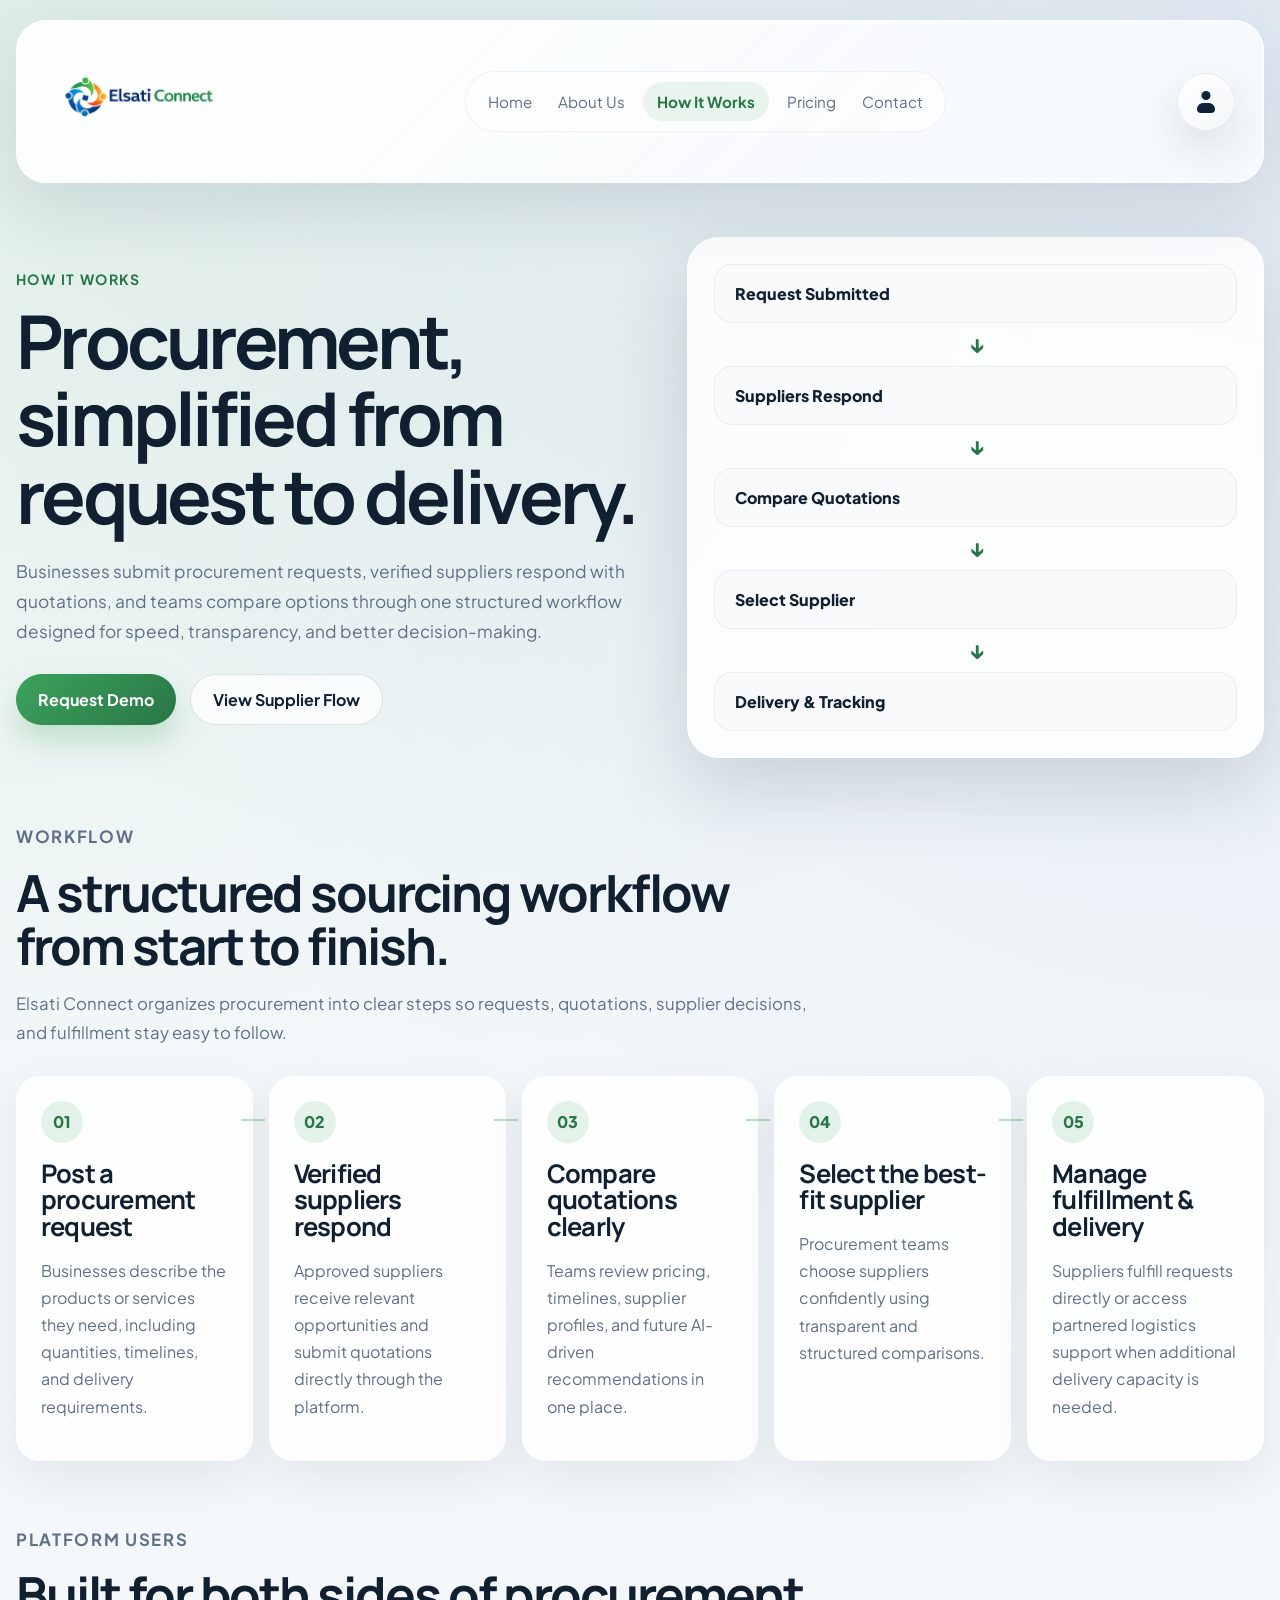
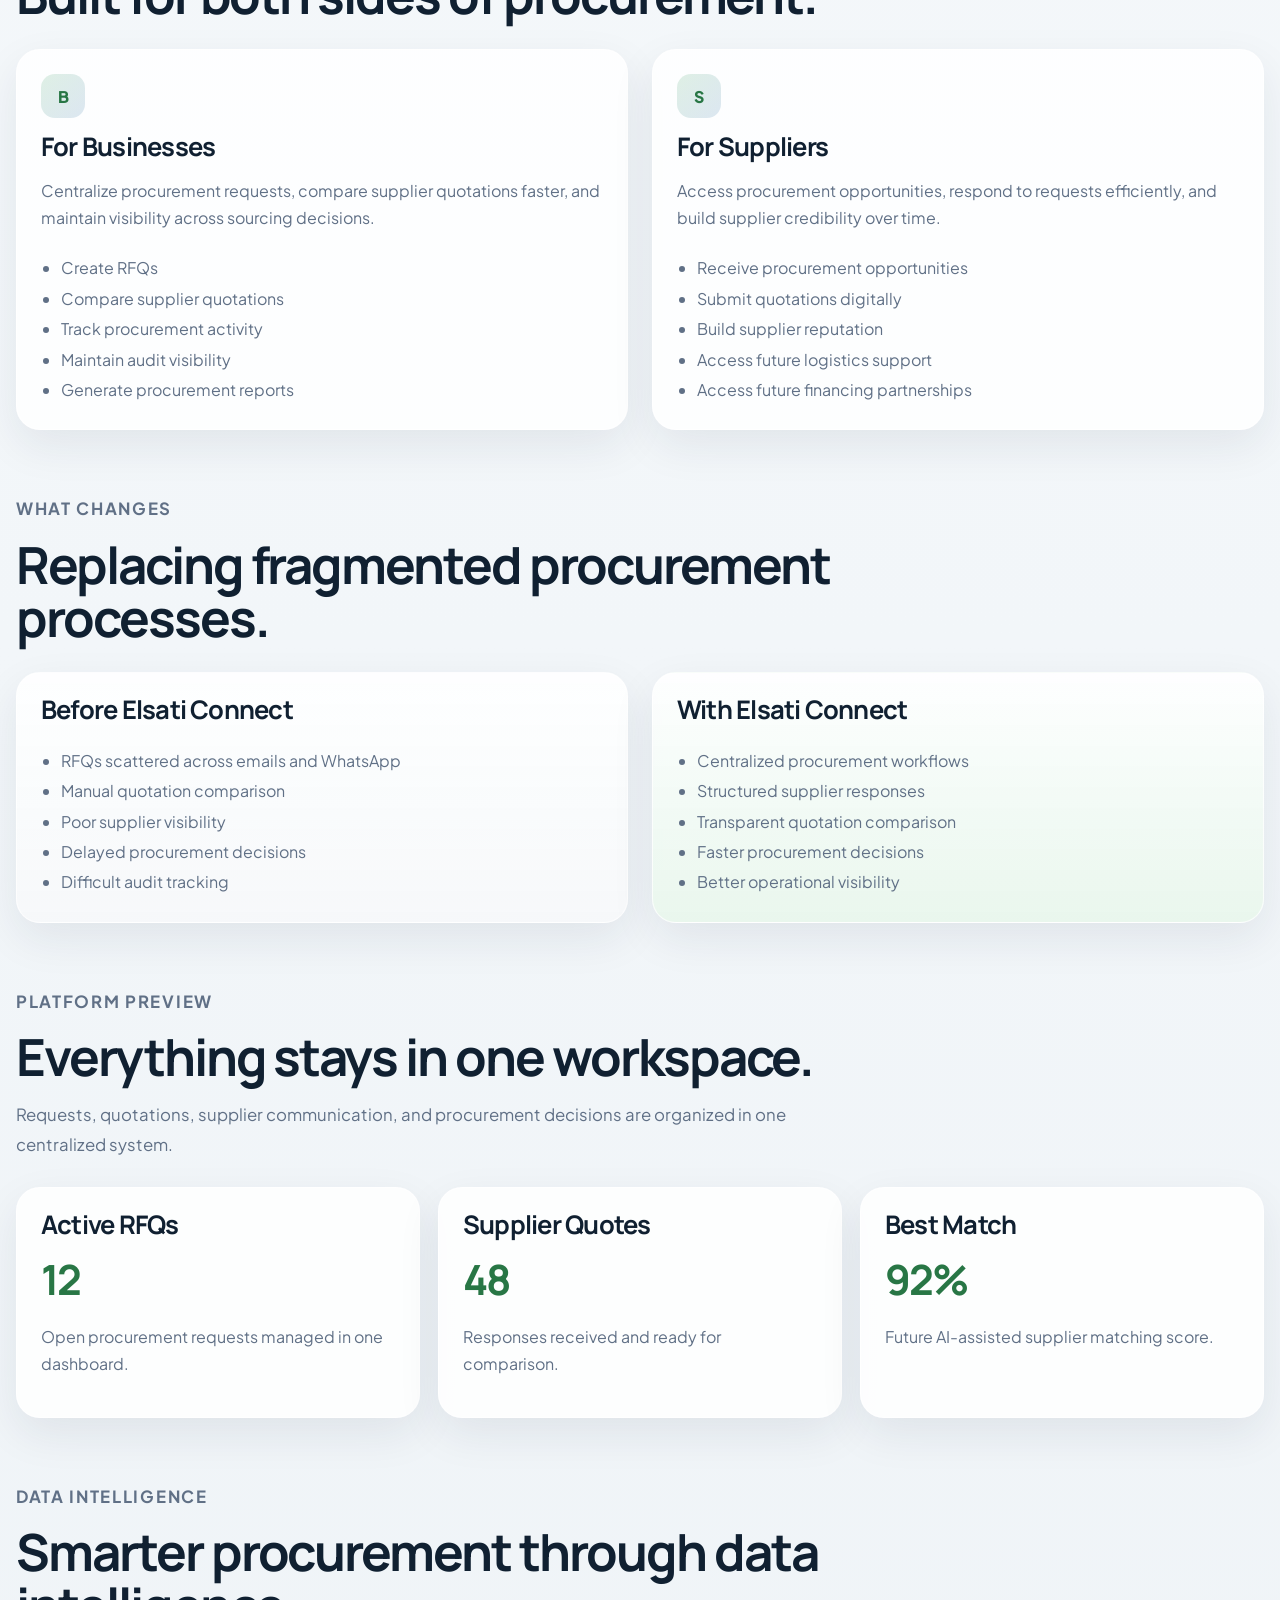
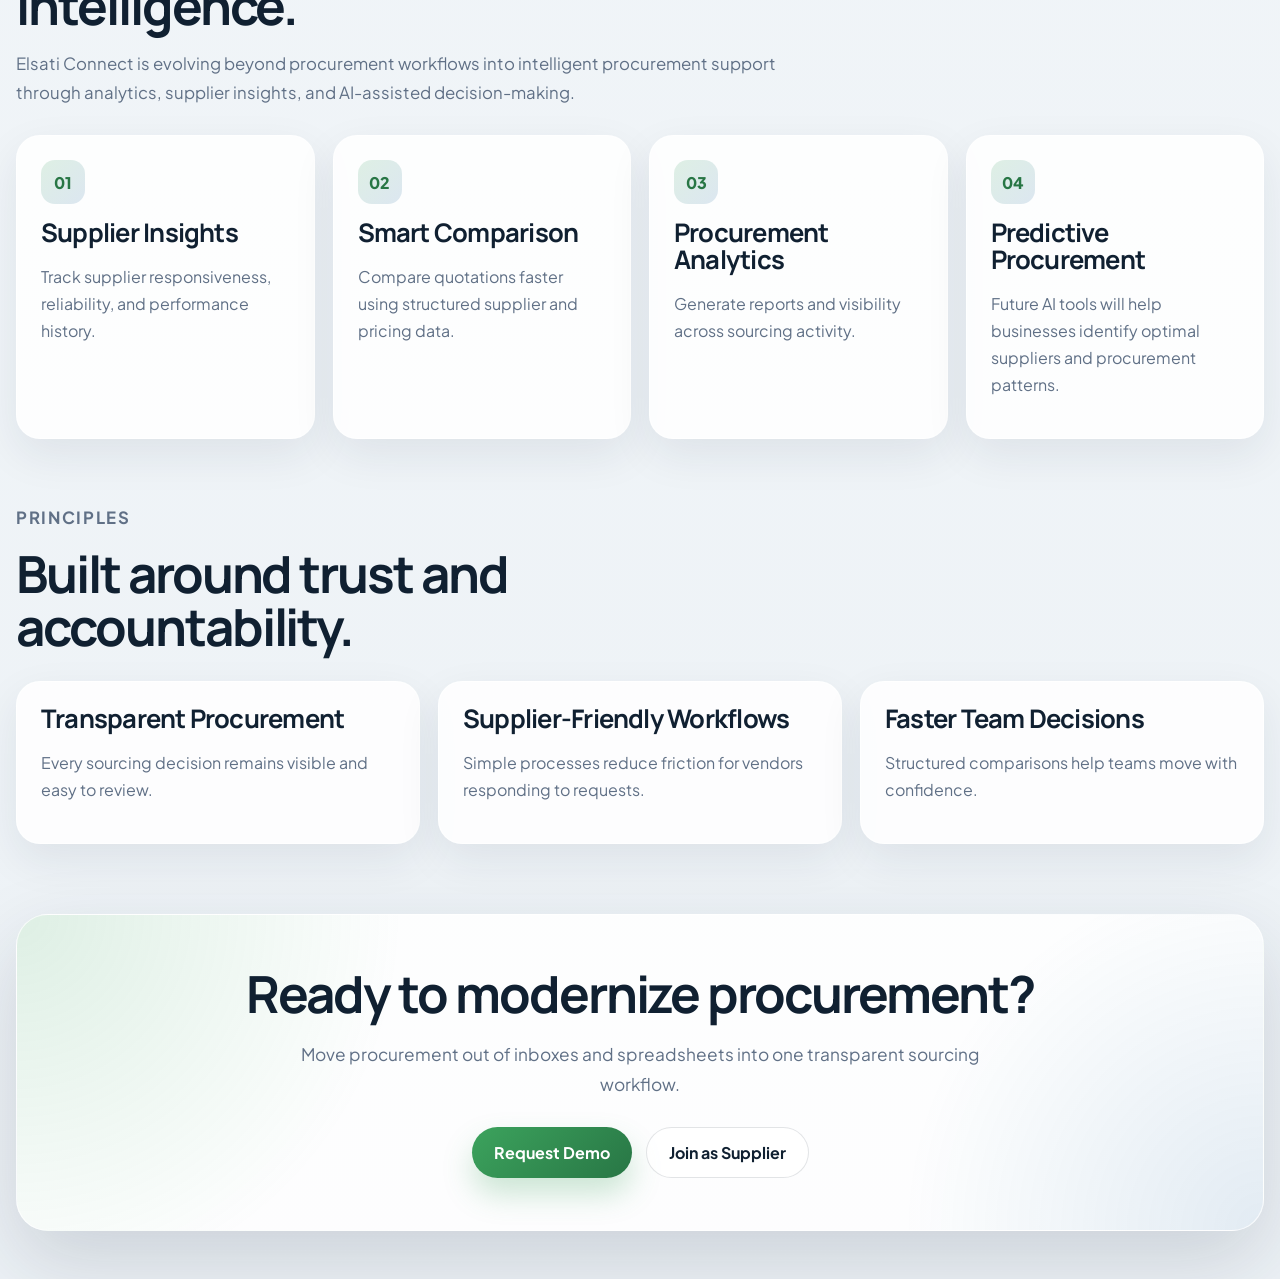
==== how-it-works.html @ 732a5ab2 "Add files via upload" ====
<!DOCTYPE html>
<html lang="en">
<head>
  <meta charset="UTF-8" />
  <meta name="viewport" content="width=device-width, initial-scale=1.0" />

  <title>How It Works | Elsati Connect</title>

  <meta
    name="description"
    content="See how Elsati Connect simplifies procurement through supplier verification, quotation workflows, procurement intelligence, and digital sourcing tools."
  />

  <link rel="preconnect" href="https://fonts.googleapis.com" />
  <link rel="preconnect" href="https://fonts.gstatic.com" crossorigin />

  <link
    href="https://fonts.googleapis.com/css2?family=Manrope:wght@400;500;600;700;800&family=Plus+Jakarta+Sans:wght@400;500;600;700&display=swap"
    rel="stylesheet"
  />

  <link rel="stylesheet" href="styles.css" />
</head>

<body>
  <div class="site-shell">

    <!-- NAVBAR -->
    <header class="topbar">
      <a class="brand brand-image" href="index.html" aria-label="Elsati Connect home">
        <img src="elsati.png" alt="Elsati Connect logo" />
      </a>

      <nav class="nav">
        <a href="index.html">Home</a>
        <a href="about.html">About Us</a>
        <a class="active" href="how-it-works.html">How It Works</a>
        <a href="pricing.html">Pricing</a>
        <a href="contact.html">Contact</a>
      </nav>

      <div class="topbar-actions topbar-actions-compact">
        <a class="login-icon-link" href="signin.html" aria-label="Log in">
          <span class="login-icon"></span>
        </a>
      </div>
    </header>

    <!-- MAIN -->
    <main>

      <!-- HERO -->
      <section class="how-hero reveal">

        <div class="how-hero-copy">
          <p class="eyebrow">How It Works</p>

          <h1>
            Procurement, simplified from request to delivery.
          </h1>

          <p>
            Businesses submit procurement requests, verified suppliers respond
            with quotations, and teams compare options through one structured
            workflow designed for speed, transparency, and better decision-making.
          </p>

          <div class="hero-actions">
            <a href="contact.html" class="button button-primary">
              Request Demo
            </a>

            <a href="#supplier-flow" class="button button-secondary">
              View Supplier Flow
            </a>
          </div>
        </div>

        <div class="how-workflow-visual">

          <div class="workflow-mini-step">
            Request Submitted
          </div>

          <div class="workflow-arrow">↓</div>

          <div class="workflow-mini-step">
            Suppliers Respond
          </div>

          <div class="workflow-arrow">↓</div>

          <div class="workflow-mini-step">
            Compare Quotations
          </div>

          <div class="workflow-arrow">↓</div>

          <div class="workflow-mini-step">
            Select Supplier
          </div>

          <div class="workflow-arrow">↓</div>

          <div class="workflow-mini-step">
            Delivery & Tracking
          </div>

        </div>

      </section>

      <!-- MAIN PROCESS -->
      <section class="how-section reveal">

        <div class="how-section-head">
          <p class="eyebrow">Workflow</p>

          <h2>
            A structured sourcing workflow from start to finish.
          </h2>

          <p>
            Elsati Connect organizes procurement into clear steps so requests,
            quotations, supplier decisions, and fulfillment stay easy to follow.
          </p>
        </div>

        <div class="how-process-grid">

          <article class="how-process-card">
            <span class="how-step-number">01</span>

            <h3>Post a procurement request</h3>

            <p>
              Businesses describe the products or services they need,
              including quantities, timelines, and delivery requirements.
            </p>
          </article>

          <article class="how-process-card">
            <span class="how-step-number">02</span>

            <h3>Verified suppliers respond</h3>

            <p>
              Approved suppliers receive relevant opportunities and submit
              quotations directly through the platform.
            </p>
          </article>

          <article class="how-process-card">
            <span class="how-step-number">03</span>

            <h3>Compare quotations clearly</h3>

            <p>
              Teams review pricing, timelines, supplier profiles, and future
              AI-driven recommendations in one place.
            </p>
          </article>

          <article class="how-process-card">
            <span class="how-step-number">04</span>

            <h3>Select the best-fit supplier</h3>

            <p>
              Procurement teams choose suppliers confidently using transparent
              and structured comparisons.
            </p>
          </article>

          <article class="how-process-card">
            <span class="how-step-number">05</span>

            <h3>Manage fulfillment & delivery</h3>

            <p>
              Suppliers fulfill requests directly or access partnered logistics
              support when additional delivery capacity is needed.
            </p>
          </article>

        </div>

      </section>

      <!-- BUSINESS & SUPPLIERS -->
      <section class="how-section reveal" id="supplier-flow">

        <div class="how-section-head">
          <p class="eyebrow">Platform Users</p>

          <h2>
            Built for both sides of procurement.
          </h2>
        </div>

        <div class="how-two-grid">

          <!-- BUSINESS -->
          <article class="how-side-card">

            <span class="how-icon">B</span>

            <h3>For Businesses</h3>

            <p>
              Centralize procurement requests, compare supplier quotations
              faster, and maintain visibility across sourcing decisions.
            </p>

            <ul>
              <li>Create RFQs</li>
              <li>Compare supplier quotations</li>
              <li>Track procurement activity</li>
              <li>Maintain audit visibility</li>
              <li>Generate procurement reports</li>
            </ul>

          </article>

          <!-- SUPPLIERS -->
          <article class="how-side-card">

            <span class="how-icon">S</span>

            <h3>For Suppliers</h3>

            <p>
              Access procurement opportunities, respond to requests efficiently,
              and build supplier credibility over time.
            </p>

            <ul>
              <li>Receive procurement opportunities</li>
              <li>Submit quotations digitally</li>
              <li>Build supplier reputation</li>
              <li>Access future logistics support</li>
              <li>Access future financing partnerships</li>
            </ul>

          </article>

        </div>

      </section>

      <!-- BEFORE VS AFTER -->
      <section class="how-section reveal">

        <div class="how-section-head">
          <p class="eyebrow">What Changes</p>

          <h2>
            Replacing fragmented procurement processes.
          </h2>
        </div>

        <div class="how-before-after-grid">

          <article class="how-change-card before">

            <h3>Before Elsati Connect</h3>

            <ul>
              <li>RFQs scattered across emails and WhatsApp</li>
              <li>Manual quotation comparison</li>
              <li>Poor supplier visibility</li>
              <li>Delayed procurement decisions</li>
              <li>Difficult audit tracking</li>
            </ul>

          </article>

          <article class="how-change-card after">

            <h3>With Elsati Connect</h3>

            <ul>
              <li>Centralized procurement workflows</li>
              <li>Structured supplier responses</li>
              <li>Transparent quotation comparison</li>
              <li>Faster procurement decisions</li>
              <li>Better operational visibility</li>
            </ul>

          </article>

        </div>

      </section>

      <!-- PREVIEW -->
      <section class="how-section reveal">

        <div class="how-section-head">

          <p class="eyebrow">Platform Preview</p>

          <h2>
            Everything stays in one workspace.
          </h2>

          <p>
            Requests, quotations, supplier communication, and procurement
            decisions are organized in one centralized system.
          </p>

        </div>

        <div class="how-preview-grid">

          <article class="how-preview-card">
            <h3>Active RFQs</h3>
            <strong>12</strong>
            <p>Open procurement requests managed in one dashboard.</p>
          </article>

          <article class="how-preview-card">
            <h3>Supplier Quotes</h3>
            <strong>48</strong>
            <p>Responses received and ready for comparison.</p>
          </article>

          <article class="how-preview-card">
            <h3>Best Match</h3>
            <strong>92%</strong>
            <p>Future AI-assisted supplier matching score.</p>
          </article>

        </div>

      </section>

      <!-- AI -->
      <section class="how-section reveal">

        <div class="how-section-head">

          <p class="eyebrow">Data Intelligence</p>

          <h2>
            Smarter procurement through data intelligence.
          </h2>

          <p>
            Elsati Connect is evolving beyond procurement workflows into
            intelligent procurement support through analytics, supplier
            insights, and AI-assisted decision-making.
          </p>

        </div>

        <div class="how-ai-grid">

          <article class="how-ai-card">
            <span class="how-icon">01</span>
            <h3>Supplier Insights</h3>
            <p>
              Track supplier responsiveness, reliability,
              and performance history.
            </p>
          </article>

          <article class="how-ai-card">
            <span class="how-icon">02</span>
            <h3>Smart Comparison</h3>
            <p>
              Compare quotations faster using structured
              supplier and pricing data.
            </p>
          </article>

          <article class="how-ai-card">
            <span class="how-icon">03</span>
            <h3>Procurement Analytics</h3>
            <p>
              Generate reports and visibility across
              sourcing activity.
            </p>
          </article>

          <article class="how-ai-card">
            <span class="how-icon">04</span>
            <h3>Predictive Procurement</h3>
            <p>
              Future AI tools will help businesses identify
              optimal suppliers and procurement patterns.
            </p>
          </article>

        </div>

      </section>

      <!-- PRINCIPLES -->
      <section class="how-section reveal">

        <div class="how-section-head">
          <p class="eyebrow">Principles</p>

          <h2>
            Built around trust and accountability.
          </h2>
        </div>

        <div class="how-principles-grid">

          <article class="how-principle-card">
            <h3>Transparent Procurement</h3>
            <p>
              Every sourcing decision remains visible and easy to review.
            </p>
          </article>

          <article class="how-principle-card">
            <h3>Supplier-Friendly Workflows</h3>
            <p>
              Simple processes reduce friction for vendors responding to requests.
            </p>
          </article>

          <article class="how-principle-card">
            <h3>Faster Team Decisions</h3>
            <p>
              Structured comparisons help teams move with confidence.
            </p>
          </article>

        </div>

      </section>

      <!-- FINAL CTA -->
      <section class="how-final-cta reveal">

        <h2>
          Ready to modernize procurement?
        </h2>

        <p>
          Move procurement out of inboxes and spreadsheets into one transparent
          sourcing workflow.
        </p>

        <div class="hero-actions">

          <a href="contact.html" class="button button-primary">
            Request Demo
          </a>

          <a href="contact.html" class="button button-secondary">
            Join as Supplier
          </a>

        </div>

      </section>

    </main>

  </div>

  <script src="script.js"></script>
</body>
</html>
---- styles.css ----
:root {
  --bg: #edf2f6;
  --surface: rgba(255, 255, 255, 0.88);
  --surface-solid: #ffffff;
  --ink: #102031;
  --muted: #607086;
  --line: rgba(16, 32, 49, 0.08);
  --green: #3ca35d;
  --green-deep: #287645;
  --blue: #2f6daa;
  --gold: #efb23e;
  --navy: #13253c;
  --navy-deep: #0e1b2d;
  --shadow: 0 30px 80px rgba(22, 40, 62, 0.16);
  --radius-xl: 32px;
  --radius-lg: 24px;
  --radius-md: 18px;
  --max: 1280px;
}

* {
  box-sizing: border-box;
}

html {
  scroll-behavior: smooth;
}

body {
  margin: 0;
  font-family: "Plus Jakarta Sans", "Segoe UI", sans-serif;
  color: var(--ink);
  background:
    radial-gradient(circle at top left, rgba(60, 163, 93, 0.12), transparent 26%),
    radial-gradient(circle at top right, rgba(47, 109, 170, 0.12), transparent 30%),
    linear-gradient(180deg, #f7fafc 0%, var(--bg) 100%);
}

a {
  color: inherit;
  text-decoration: none;
}

.site-shell {
  width: min(calc(100% - 32px), var(--max));
  margin: 20px auto 48px;
}

.auth-shell {
  width: min(calc(100% - 24px), 1380px);
}

.topbar {
  position: sticky;
  top: 14px;
  z-index: 20;
  display: flex;
  align-items: center;
  justify-content: space-between;
  gap: 24px;
  padding: 16px 22px;
  border: 1px solid rgba(255, 255, 255, 0.72);
  border-radius: 24px;
  background: rgba(255, 255, 255, 0.82);
  backdrop-filter: blur(18px);
  box-shadow: 0 18px 60px rgba(22, 40, 62, 0.1);
}

.auth-topbar {
  position: relative;
}

.brand {
  display: inline-flex;
  align-items: center;
  gap: 12px;
  font-family: "Manrope", "Segoe UI", sans-serif;
  font-size: 1.2rem;
  font-weight: 700;
}

.brand-mark {
  position: relative;
  width: 28px;
  height: 28px;
  border-radius: 10px;
  background: linear-gradient(145deg, #f8fbfd, #dfe8ef);
  box-shadow: inset 0 0 0 1px rgba(16, 32, 49, 0.08);
}

.brand-dot {
  position: absolute;
  width: 10px;
  height: 10px;
  border-radius: 50%;
}

.brand-dot-blue {
  left: 4px;
  top: 4px;
  background: var(--blue);
}

.brand-dot-gold {
  right: 4px;
  top: 8px;
  background: var(--gold);
}

.brand-dot-green {
  left: 9px;
  bottom: 4px;
  background: var(--green);
}

.brand strong {
  color: var(--green-deep);
}

.nav,
.topbar-actions {
  display: flex;
  align-items: center;
  gap: 20px;
}

.topbar-actions-compact {
  gap: 10px;
}

.nav a,
.login-link {
  color: var(--muted);
  font-size: 0.95rem;
}

.nav a.active,
.login-link.active {
  color: var(--green-deep);
  font-weight: 700;
}

.login-icon-link {
  display: inline-flex;
  align-items: center;
  justify-content: center;
  width: 44px;
  height: 44px;
  border-radius: 50%;
  border: 1px solid rgba(16, 32, 49, 0.12);
  background: rgba(255, 255, 255, 0.86);
}

.login-icon {
  position: relative;
  width: 18px;
  height: 18px;
}

.login-icon::before,
.login-icon::after {
  content: "";
  position: absolute;
  left: 50%;
  transform: translateX(-50%);
}

.login-icon::before {
  top: 0;
  width: 8px;
  height: 8px;
  border-radius: 50%;
  background: var(--navy);
}

.login-icon::after {
  bottom: 0;
  width: 16px;
  height: 9px;
  border-radius: 10px 10px 6px 6px;
  background: var(--navy);
}

.button {
  display: inline-flex;
  align-items: center;
  justify-content: center;
  padding: 14px 22px;
  border-radius: 999px;
  font-weight: 700;
  border: 0;
  cursor: pointer;
  transition: transform 0.25s ease, box-shadow 0.25s ease, background 0.25s ease;
}

.button:hover {
  transform: translateY(-2px);
}

.button-small {
  padding: 11px 18px;
  font-size: 0.92rem;
}

.button-primary {
  color: #fff;
  background: linear-gradient(135deg, var(--green) 0%, var(--green-deep) 100%);
  box-shadow: 0 16px 30px rgba(60, 163, 93, 0.26);
}

.button-secondary {
  color: var(--ink);
  background: rgba(255, 255, 255, 0.72);
  border: 1px solid rgba(16, 32, 49, 0.12);
}

h1,
h2,
h3 {
  margin: 0;
  font-family: "Manrope", "Segoe UI", sans-serif;
  line-height: 1.04;
}

h1 {
  font-size: clamp(2.9rem, 5.8vw, 5.2rem);
  letter-spacing: -0.05em;
}

h2 {
  font-size: clamp(2.1rem, 4vw, 3.25rem);
  letter-spacing: -0.04em;
}

h3 {
  font-size: clamp(1.25rem, 2vw, 1.7rem);
  letter-spacing: -0.03em;
}

.eyebrow {
  margin: 0 0 14px;
  color: var(--green-deep);
  font-size: 0.88rem;
  font-weight: 700;
  letter-spacing: 0.1em;
  text-transform: uppercase;
}

.hero-text,
.section-copy p,
.final-cta p,
.price-panel p,
.proof-grid span,
.page-hero-copy p,
.page-card p,
.site-footer p,
.auth-copy,
.auth-note,
.journey-copy p,
.capability-card p,
.rfq-ui p {
  color: var(--muted);
  line-height: 1.75;
  font-size: 1.03rem;
}

.hero-actions {
  display: flex;
  flex-wrap: wrap;
  gap: 14px;
  margin-top: 28px;
}

.hero-points {
  display: flex;
  flex-wrap: wrap;
  gap: 10px 18px;
  margin: 26px 0 0;
  padding: 0;
  list-style: none;
  color: var(--muted);
  font-weight: 600;
}

.hero-points li::before {
  content: "";
  display: inline-block;
  width: 8px;
  height: 8px;
  margin-right: 10px;
  border-radius: 50%;
  background: var(--green);
  box-shadow: 0 0 0 5px rgba(60, 163, 93, 0.14);
}

.page-hero,
.contact-layout,
.auth-layout,
.journey-section,
.capability-section {
  display: grid;
  grid-template-columns: 1fr 1fr;
  gap: 32px;
  align-items: center;
}

.journey-section,
.page-hero,
.proof,
.capability-section,
.site-footer,
.signin-choice-grid,
.auth-layout,
.flow-section,
.solution-steps,
.tagline-call {
  margin-top: 54px;
}

.journey-section {
  min-height: calc(100svh - 112px);
}

.journey-section-alt {
  min-height: auto;
}

.journey-copy,
.section-copy,
.page-hero-copy {
  max-width: 580px;
}

.stack-visual {
  position: relative;
  min-height: 620px;
}

.floating-screen,
.page-card,
.feature-item,
.price-panel,
.process-board,
.timeline-item,
.contact-card,
.link-panel,
.step-card,
.signin-choice,
.auth-panel,
.dashboard-preview,
.capability-card,
.proof-card,
.tagline-link {
  border: 1px solid rgba(255, 255, 255, 0.72);
  border-radius: var(--radius-lg);
  background: rgba(255, 255, 255, 0.82);
  box-shadow: 0 16px 44px rgba(22, 40, 62, 0.08);
}

.floating-screen {
  position: absolute;
  overflow: hidden;
  backdrop-filter: blur(14px);
}

.floating-topbar {
  display: flex;
  align-items: center;
  gap: 10px;
  padding: 12px 14px;
  border-bottom: 1px solid rgba(16, 32, 49, 0.08);
  background: rgba(248, 250, 252, 0.9);
}

.window-controls {
  position: relative;
  display: inline-flex;
  width: 38px;
  height: 8px;
}

.window-controls::before,
.window-controls::after {
  content: "";
  position: absolute;
  top: 0;
  width: 8px;
  height: 8px;
  border-radius: 50%;
  background: rgba(95, 113, 134, 0.45);
}

.window-controls::before {
  left: 0;
}

.window-controls::after {
  left: 12px;
}

.device-brand {
  font-weight: 800;
  color: var(--ink);
}

.business-stack .screen-dashboard {
  left: 90px;
  top: 44px;
  width: min(100%, 520px);
  z-index: 2;
}

.business-stack .screen-ai {
  left: 0;
  bottom: 50px;
  width: 280px;
  z-index: 3;
}

.business-stack .screen-reports {
  right: 0;
  bottom: 16px;
  width: 330px;
  z-index: 4;
}

.supplier-stack .screen-supplier-dash {
  left: 0;
  top: 30px;
  width: 320px;
}

.supplier-stack .screen-client-rfq {
  left: 160px;
  top: 120px;
  width: min(100%, 420px);
  z-index: 2;
}

.supplier-stack .screen-quote-track {
  right: 0;
  bottom: 22px;
  width: 270px;
  z-index: 3;
}

.chat-ui,
.dashboard-surface,
.report-ui,
.rfq-ui,
.tracker-ui {
  padding: 18px;
}

.chat-bubble {
  margin-bottom: 12px;
  padding: 14px 16px;
  border-radius: 18px;
  line-height: 1.6;
  font-size: 0.95rem;
}

.chat-bubble-light {
  background: rgba(16, 32, 49, 0.06);
}

.chat-bubble-green {
  background: rgba(60, 163, 93, 0.14);
}

.chat-tags {
  display: flex;
  flex-wrap: wrap;
  gap: 8px;
}

.chat-tags span,
.rfq-status {
  display: inline-flex;
  padding: 8px 10px;
  border-radius: 999px;
  background: rgba(60, 163, 93, 0.13);
  color: var(--green-deep);
  font-size: 0.8rem;
  font-weight: 700;
}

.surface-stats {
  display: grid;
  grid-template-columns: repeat(3, 1fr);
  gap: 12px;
}

.surface-stats article,
.preview-stat-row article,
.chart-card,
.list-card,
.quotes-card {
  padding: 16px;
  border-radius: 18px;
  background: rgba(255,255,255,0.9);
  box-shadow: inset 0 0 0 1px rgba(16, 32, 49, 0.05);
}

.surface-stats small,
.preview-stat-row small {
  display: block;
  color: #7c8a9c;
  font-size: 0.76rem;
  margin-bottom: 10px;
}

.surface-stats strong,
.preview-stat-row strong,
.metric {
  font-family: "Manrope", "Segoe UI", sans-serif;
  font-size: clamp(1.8rem, 3vw, 2.8rem);
  letter-spacing: -0.04em;
}

.surface-chart,
.bar-chart {
  display: grid;
  align-items: end;
  gap: 10px;
  height: 145px;
  margin-top: 16px;
}

.bars-eight,
.bar-chart {
  grid-template-columns: repeat(8, 1fr);
}

.surface-chart i,
.bar-chart i {
  display: block;
  height: var(--h);
  border-radius: 10px 10px 0 0;
  background: linear-gradient(180deg, rgba(60,163,93,0.88), rgba(47,109,170,0.74));
}

.report-head,
.chart-head,
.list-head {
  display: flex;
  align-items: center;
  justify-content: space-between;
  gap: 12px;
  margin-bottom: 16px;
}

.report-row,
.list-row,
.quote-line {
  display: grid;
  grid-template-columns: 1.2fr 0.7fr 0.5fr;
  gap: 10px;
  align-items: center;
  padding: 12px 0;
  border-top: 1px solid rgba(16, 32, 49, 0.07);
}

.report-row:first-of-type,
.list-row:first-of-type,
.quote-line:first-of-type {
  border-top: 0;
}

.report-row span,
.report-row em,
.list-row span,
.quote-line span,
.quote-line em {
  color: #55667c;
  font-size: 0.9rem;
  font-style: normal;
  justify-self: end;
}

.rfq-ui strong {
  display: block;
  margin-bottom: 12px;
  font-size: 1.05rem;
}

.rfq-ui p {
  margin: 0 0 10px;
  font-size: 0.92rem;
}

.tracker-ui {
  display: grid;
  gap: 12px;
}

.tracker-step {
  padding: 14px 16px;
  border-radius: 14px;
  background: rgba(16, 32, 49, 0.06);
  color: #516172;
  font-weight: 600;
}

.tracker-step.done,
.tracker-step.current {
  color: var(--green-deep);
}

.tracker-step.current {
  background: rgba(60, 163, 93, 0.13);
}

.proof {
  display: grid;
  gap: 24px;
  padding: 28px;
  border-radius: var(--radius-xl);
  background: rgba(255, 255, 255, 0.72);
  box-shadow: 0 18px 50px rgba(22, 40, 62, 0.08);
}

.proof-grid {
  display: grid;
  gap: 16px;
}

.proof-grid-four {
  grid-template-columns: repeat(4, 1fr);
}

.proof-card {
  padding: 20px;
}

.proof-icon {
  display: inline-flex;
  align-items: center;
  justify-content: center;
  width: 42px;
  height: 42px;
  margin-bottom: 14px;
  border-radius: 12px;
  background: linear-gradient(135deg, rgba(60,163,93,0.16), rgba(47,109,170,0.16));
  color: var(--green-deep);
  font-weight: 800;
}

.capability-grid,
.workflow-page,
.signin-choice-grid,
.content-grid,
.pricing-layout,
.section-links {
  display: grid;
  gap: 18px;
}

.capability-grid,
.workflow-page,
.signin-choice-grid,
.content-grid,
.section-links {
  grid-template-columns: repeat(2, 1fr);
}

.pricing-layout {
  grid-template-columns: repeat(3, 1fr);
  margin-top: 28px;
}

.capability-card,
.step-card,
.page-card,
.feature-item,
.price-panel,
.timeline-item,
.contact-card,
.link-panel,
.signin-choice,
.auth-panel {
  padding: 24px;
}

.step-number,
.plan-label {
  display: inline-flex;
  margin-bottom: 16px;
  padding: 8px 12px;
  border-radius: 999px;
  background: rgba(60, 163, 93, 0.12);
  color: var(--green-deep);
  font-size: 0.85rem;
  font-weight: 700;
}

.step-number {
  letter-spacing: 0.12em;
}

.flow-section,
.solution-steps {
  display: grid;
  gap: 24px;
}

.tagline-call {
  padding-bottom: 10px;
}

.tagline-link {
  display: block;
  padding: 34px 30px;
  text-align: center;
  background:
    radial-gradient(circle at top left, rgba(60, 163, 93, 0.14), transparent 30%),
    radial-gradient(circle at bottom right, rgba(47, 109, 170, 0.12), transparent 28%),
    rgba(255, 255, 255, 0.82);
}

.tagline-link span,
.link-panel span,
.contact-card a,
.signin-choice span,
.auth-note a,
.auth-options a {
  font-weight: 700;
  color: var(--green-deep);
}

.site-footer {
  display: flex;
  align-items: flex-start;
  justify-content: space-between;
  gap: 20px;
  padding: 28px 8px 10px;
}

.footer-links {
  display: flex;
  flex-wrap: wrap;
  gap: 16px;
  color: var(--muted);
}

.contact-form {
  display: grid;
  gap: 16px;
}

.contact-form label,
.checkbox-row {
  display: grid;
  gap: 8px;
  font-weight: 600;
  color: var(--ink);
}

.contact-form input,
.contact-form textarea {
  width: 100%;
  padding: 14px 16px;
  border: 1px solid rgba(16, 32, 49, 0.12);
  border-radius: 16px;
  background: rgba(255, 255, 255, 0.92);
  font: inherit;
  color: var(--ink);
}

.contact-form textarea {
  resize: vertical;
  min-height: 140px;
}

.signin-choice {
  min-height: 260px;
  background:
    linear-gradient(180deg, rgba(255,255,255,0.92), rgba(241,246,250,0.96)),
    linear-gradient(135deg, rgba(60,163,93,0.09), transparent 65%);
}

.customer-choice,
.supplier-choice {
  position: relative;
}

.customer-choice::after,
.supplier-choice::after {
  content: "";
  position: absolute;
  right: 24px;
  bottom: 24px;
  width: 120px;
  height: 90px;
  border-radius: 18px;
  background: linear-gradient(135deg, rgba(19,37,60,0.94), rgba(41,72,107,0.9));
  box-shadow: inset 0 0 0 1px rgba(255,255,255,0.08);
}

.customer-choice::before,
.supplier-choice::before {
  content: "";
  position: absolute;
  right: 42px;
  bottom: 44px;
  width: 84px;
  height: 10px;
  border-radius: 999px;
  background: rgba(255,255,255,0.22);
  box-shadow: 0 18px 0 rgba(60,163,93,0.78), 0 36px 0 rgba(255,255,255,0.16);
  z-index: 1;
}

.auth-layout {
  align-items: stretch;
}

.auth-panel {
  background: rgba(255, 255, 255, 0.9);
}

.auth-form {
  margin-top: 26px;
}

.auth-options {
  display: flex;
  align-items: center;
  justify-content: space-between;
  gap: 14px;
  color: var(--muted);
  font-size: 0.92rem;
}

.checkbox-row {
  grid-auto-flow: column;
  align-items: center;
  gap: 10px;
}

.checkbox-row input {
  width: 16px;
  height: 16px;
}

.auth-note {
  margin: 22px 0 0;
}

.dashboard-preview {
  overflow: hidden;
  min-height: 720px;
  padding: 0;
  background: linear-gradient(180deg, #fbfdff 0%, #edf3f7 100%);
}

.preview-topbar {
  display: grid;
  grid-template-columns: auto 1fr auto;
  align-items: center;
  gap: 20px;
  padding: 18px 22px;
  border-bottom: 1px solid rgba(16, 32, 49, 0.08);
  background: rgba(255,255,255,0.94);
}

.preview-brand {
  font-family: "Manrope", "Segoe UI", sans-serif;
  font-size: 1.35rem;
  font-weight: 800;
  color: var(--navy);
}

.preview-topbar nav {
  display: flex;
  flex-wrap: wrap;
  gap: 18px;
  color: #5f7186;
  font-size: 0.9rem;
}

.mini-cta,
.list-head button {
  padding: 10px 14px;
  border: 0;
  border-radius: 10px;
  background: linear-gradient(135deg, var(--green), var(--green-deep));
  color: #fff;
  font-weight: 700;
}

.list-head button {
  padding: 8px 12px;
  font-size: 0.82rem;
}

.preview-body {
  display: grid;
  grid-template-columns: 120px 1fr;
  min-height: 660px;
}

.preview-sidebar {
  display: flex;
  flex-direction: column;
  gap: 8px;
  padding: 18px 12px;
  background: linear-gradient(180deg, var(--navy) 0%, var(--navy-deep) 100%);
}

.preview-sidebar span {
  padding: 12px 14px;
  border-radius: 12px;
  color: rgba(255,255,255,0.74);
  font-size: 0.85rem;
  font-weight: 600;
}

.preview-sidebar span.active {
  color: #fff;
  background: linear-gradient(135deg, rgba(60,163,93,0.96), rgba(40,118,69,0.96));
}

.preview-main {
  padding: 18px;
}

.preview-stat-row {
  display: grid;
  grid-template-columns: repeat(4, 1fr);
  gap: 14px;
}

.preview-grid {
  display: grid;
  grid-template-columns: 1.2fr 0.8fr;
  gap: 16px;
  margin-top: 16px;
}

.chart-card {
  min-height: 220px;
}

.chart-head span,
.list-head span {
  color: var(--navy);
  font-weight: 700;
}

.chart-head strong {
  font-family: "Manrope", "Segoe UI", sans-serif;
  font-size: 1.7rem;
}

.compact-chart {
  grid-template-columns: repeat(5, 1fr);
  height: 120px;
}

.quotes-card {
  grid-column: 2;
  grid-row: 1 / span 2;
}

.wide-card {
  grid-column: 1;
}

.supplier-grid {
  grid-template-columns: 1.3fr 0.7fr;
}

.reveal {
  opacity: 0;
  transform: translateY(28px);
  transition: opacity 0.8s ease, transform 0.8s ease;
}

.reveal.is-visible {
  opacity: 1;
  transform: translateY(0);
}

.float-slow {
  animation: drift 9s ease-in-out infinite;
}

.float-medium {
  animation: drift 7s ease-in-out infinite reverse;
}

.float-fast {
  animation: drift 6s ease-in-out infinite;
}

@keyframes drift {
  0%, 100% {
    transform: translateY(0px);
  }
  50% {
    transform: translateY(-10px);
  }
}

@media (max-width: 1120px) {
  .topbar {
    flex-wrap: wrap;
    justify-content: center;
  }

  .page-hero,
  .contact-layout,
  .auth-layout,
  .journey-section,
  .capability-section,
  .capability-grid,
  .workflow-page,
  .signin-choice-grid,
  .content-grid,
  .section-links,
  .pricing-layout,
  .proof-grid-four {
    grid-template-columns: 1fr;
  }

  .journey-section {
    min-height: auto;
  }

  .stack-visual {
    min-height: 700px;
  }

  .business-stack .screen-dashboard,
  .supplier-stack .screen-client-rfq {
    left: 50%;
    transform: translateX(-50%);
  }

  .business-stack .screen-ai,
  .supplier-stack .screen-supplier-dash {
    left: 0;
  }

  .business-stack .screen-reports,
  .supplier-stack .screen-quote-track {
    right: 0;
  }

  .preview-grid,
  .supplier-grid {
    grid-template-columns: 1fr;
  }

  .quotes-card,
  .wide-card {
    grid-column: auto;
    grid-row: auto;
  }
}

@media (max-width: 900px) {
  .nav {
    display: none;
  }

  .preview-stat-row {
    grid-template-columns: 1fr;
  }

  .preview-topbar,
  .preview-body {
    grid-template-columns: 1fr;
  }

  .preview-topbar nav {
    justify-content: flex-start;
  }

  .preview-sidebar {
    flex-direction: row;
    flex-wrap: wrap;
  }

  .surface-stats {
    grid-template-columns: 1fr;
  }
}

@media (max-width: 640px) {
  .site-shell {
    width: min(calc(100% - 18px), var(--max));
    margin-top: 10px;
  }

  .topbar {
    gap: 14px;
    padding: 14px 16px;
    border-radius: 20px;
  }

  .topbar-actions {
    width: 100%;
    justify-content: flex-end;
  }

  h1 {
    font-size: 2.7rem;
  }

  .stack-visual {
    min-height: 820px;
  }

  .business-stack .screen-dashboard,
  .business-stack .screen-ai,
  .business-stack .screen-reports,
  .supplier-stack .screen-supplier-dash,
  .supplier-stack .screen-client-rfq,
  .supplier-stack .screen-quote-track {
    position: relative;
    left: auto;
    right: auto;
    top: auto;
    bottom: auto;
    width: 100%;
    margin-bottom: 16px;
    transform: none;
  }

  .proof,
  .page-card,
  .capability-card,
  .step-card,
  .proof-card,
  .auth-panel,
  .dashboard-preview,
  .tagline-link {
    border-radius: 24px;
  }

  .report-row,
  .list-row,
  .quote-line {
    grid-template-columns: 1fr;
    justify-items: start;
  }

  .site-footer {
    flex-direction: column;
  }

  .auth-panel {
    padding: 24px;
  }

  .dashboard-preview {
    min-height: auto;
  }
}

.glass-accent {
  background: linear-gradient(180deg, rgba(255,255,255,0.94), rgba(233,248,239,0.94));
}

.glass-accent-alt {
  background: linear-gradient(180deg, rgba(255,255,255,0.94), rgba(234,242,249,0.96));
}

.hero-highlight {
  box-shadow: 0 30px 80px rgba(17, 39, 63, 0.18), 0 0 0 1px rgba(255,255,255,0.55) inset;
}

.form-feedback {
  min-height: 22px;
  margin: 14px 0 0;
  font-size: 0.95rem;
  font-weight: 600;
}

.form-feedback.ok {
  color: var(--green-deep);
}

.form-feedback.error {
  color: #b94a48;
}

.demo-note {
  margin: 14px 0 0;
  padding: 12px 14px;
  border-radius: 14px;
  background: rgba(16, 32, 49, 0.05);
  color: var(--muted);
  font-size: 0.92rem;
}

.register-preview {
  min-height: 620px;
}

.register-body {
  display: block;
  min-height: auto;
  padding: 20px;
}

.register-highlight-grid {
  display: grid;
  grid-template-columns: repeat(2, 1fr);
  gap: 16px;
}

.register-highlight-grid article {
  padding: 18px;
  border-radius: 18px;
  background: rgba(255,255,255,0.9);
  box-shadow: inset 0 0 0 1px rgba(16, 32, 49, 0.05);
}

.register-highlight-grid strong {
  display: block;
  margin-bottom: 10px;
  font-family: "Manrope", "Segoe UI", sans-serif;
}

.dashboard-page {
  display: grid;
  gap: 24px;
  margin-top: 42px;
}

.dashboard-intro {
  max-width: 760px;
}

.standalone-dashboard {
  min-height: 760px;
}

.icon-briefcase,
.icon-chart,
.icon-shield,
.icon-network {
  position: relative;
}

.icon-briefcase i,
.icon-chart i,
.icon-shield i,
.icon-network i {
  position: relative;
  display: block;
  width: 18px;
  height: 18px;
}

.icon-briefcase i::before,
.icon-briefcase i::after,
.icon-chart i::before,
.icon-chart i::after,
.icon-shield i::before,
.icon-shield i::after,
.icon-network i::before,
.icon-network i::after {
  content: "";
  position: absolute;
}

.icon-briefcase i::before {
  inset: 5px 1px 1px 1px;
  border: 2px solid var(--green-deep);
  border-radius: 4px;
}

.icon-briefcase i::after {
  top: 0;
  left: 5px;
  right: 5px;
  height: 6px;
  border: 2px solid var(--green-deep);
  border-bottom: 0;
  border-radius: 4px 4px 0 0;
}

.icon-chart i::before {
  bottom: 1px;
  left: 1px;
  width: 4px;
  height: 8px;
  background: var(--green-deep);
  box-shadow: 6px -4px 0 var(--green-deep), 12px -9px 0 var(--green-deep);
}

.icon-chart i::after {
  left: 0;
  right: 0;
  bottom: 0;
  height: 2px;
  background: var(--green-deep);
}

.icon-shield i::before {
  left: 3px;
  right: 3px;
  top: 1px;
  bottom: 2px;
  border: 2px solid var(--green-deep);
  border-radius: 8px 8px 10px 10px;
  clip-path: polygon(50% 0%, 100% 14%, 100% 58%, 50% 100%, 0% 58%, 0% 14%);
}

.icon-shield i::after {
  top: 7px;
  left: 7px;
  width: 5px;
  height: 3px;
  border-left: 2px solid var(--green-deep);
  border-bottom: 2px solid var(--green-deep);
  transform: rotate(-45deg);
}

.icon-network i::before {
  top: 1px;
  left: 7px;
  width: 4px;
  height: 4px;
  border-radius: 50%;
  background: var(--green-deep);
  box-shadow: -6px 10px 0 var(--green-deep), 6px 10px 0 var(--green-deep);
}

.icon-network i::after {
  top: 5px;
  left: 4px;
  width: 10px;
  height: 10px;
  border-left: 2px solid var(--green-deep);
  border-right: 2px solid var(--green-deep);
  transform: rotate(45deg);
}

@media (max-width: 640px) {
  .register-highlight-grid {
    grid-template-columns: 1fr;
  }
}

.signin-shell {
  width: min(calc(100% - 20px), 1380px);
}

.signin-topbar {
  position: relative;
  background: rgba(255, 255, 255, 0.92);
}

.signin-stage {
  position: relative;
  padding: 18px 0 24px;
}

.signin-backdrop {
  position: absolute;
  inset: 0;
  border-radius: 40px;
  background:
    linear-gradient(180deg, rgba(255,255,255,0.45), rgba(228,233,237,0.72)),
    radial-gradient(circle at 22% 26%, rgba(255,255,255,0.78), transparent 28%),
    radial-gradient(circle at 74% 20%, rgba(210,229,217,0.45), transparent 22%),
    linear-gradient(180deg, #eef2f4 0%, #dfe4e8 100%);
  box-shadow: inset 0 1px 0 rgba(255,255,255,0.8), 0 30px 70px rgba(22, 40, 62, 0.12);
}

.signin-leaf {
  position: absolute;
  width: 86px;
  height: 160px;
  opacity: 0.32;
  filter: blur(0.2px);
}

.signin-leaf::before,
.signin-leaf::after {
  content: "";
  position: absolute;
  background: linear-gradient(180deg, #9cc2a5, #6d9c79);
  border-radius: 80% 20% 80% 20%;
  transform-origin: bottom center;
}

.signin-leaf::before {
  width: 32px;
  height: 90px;
  left: 8px;
  top: 28px;
  transform: rotate(-24deg);
}

.signin-leaf::after {
  width: 28px;
  height: 82px;
  left: 36px;
  top: 10px;
  transform: rotate(18deg);
}

.leaf-left {
  left: -6px;
  bottom: 52px;
}

.leaf-right {
  right: 8px;
  bottom: 100px;
}

.signin-poster {
  position: relative;
  z-index: 1;
  display: grid;
  grid-template-columns: 0.95fr 1.25fr;
  gap: 28px;
  align-items: center;
  min-height: 720px;
  padding: 54px 42px 34px;
}

.poster-copy {
  max-width: 440px;
}

.poster-copy h1 {
  font-size: clamp(2.8rem, 5vw, 4.5rem);
}

.poster-actions {
  display: flex;
  flex-wrap: wrap;
  gap: 12px;
  margin-top: 28px;
}

.poster-collage {
  position: relative;
  min-height: 620px;
}

.poster-device {
  position: absolute;
  overflow: hidden;
  border: 1px solid rgba(255,255,255,0.8);
  background: rgba(255,255,255,0.92);
  box-shadow: 0 28px 70px rgba(24, 38, 58, 0.18);
}

.poster-device-top {
  padding: 9px 12px;
  font-size: 0.74rem;
}

.poster-monitor {
  top: 0;
  right: 18px;
  width: min(100%, 560px);
  border-radius: 22px;
}

.poster-monitor::after {
  content: "";
  position: absolute;
  left: 50%;
  bottom: -58px;
  width: 200px;
  height: 58px;
  transform: translateX(-50%);
  border-radius: 0 0 120px 120px;
  background: linear-gradient(180deg, #848d95, #636a71);
  box-shadow: 0 20px 32px rgba(0,0,0,0.08);
}

.poster-monitor::before {
  content: "";
  position: absolute;
  left: 50%;
  bottom: -84px;
  width: 300px;
  height: 18px;
  transform: translateX(-50%);
  border-radius: 999px;
  background: linear-gradient(180deg, #c3c9cf, #9ea6ad);
}

.monitor-surface {
  display: grid;
  grid-template-columns: 120px 1fr;
  min-height: 292px;
  background:
    linear-gradient(180deg, rgba(252,253,254,0.94), rgba(241,245,249,0.96)),
    linear-gradient(135deg, rgba(60,163,93,0.06), transparent 58%);
}

.monitor-sidebar {
  display: grid;
  gap: 8px;
  padding: 16px 12px;
  background: linear-gradient(180deg, #13263d 0%, #173150 100%);
}

.monitor-sidebar span {
  padding: 10px 12px;
  border-radius: 12px;
  color: rgba(255,255,255,0.74);
  font-size: 0.78rem;
  font-weight: 600;
}

.monitor-sidebar span.active {
  background: linear-gradient(135deg, rgba(60,163,93,0.96), rgba(40,118,69,0.96));
  color: #fff;
}

.monitor-main {
  padding: 16px;
}

.monitor-top-row {
  display: grid;
  grid-template-columns: repeat(3, 1fr);
  gap: 10px;
}

.monitor-top-row article {
  padding: 12px 14px;
  border-radius: 14px;
  background: rgba(255,255,255,0.86);
  box-shadow: inset 0 0 0 1px rgba(16, 32, 49, 0.05);
}

.monitor-top-row small {
  display: block;
  margin-bottom: 8px;
  color: #8090a2;
  font-size: 0.72rem;
}

.monitor-top-row strong {
  font-family: "Manrope", "Segoe UI", sans-serif;
  font-size: 1.6rem;
}

.monitor-quote-card {
  margin-top: 12px;
  padding: 16px;
  border-radius: 18px;
  background: rgba(255,255,255,0.92);
  box-shadow: inset 0 0 0 1px rgba(16, 32, 49, 0.05);
}

.poster-laptop {
  left: 0;
  bottom: 34px;
  width: 310px;
  border-radius: 18px 18px 14px 14px;
}

.poster-laptop::after {
  content: "";
  position: absolute;
  left: -10px;
  right: -10px;
  bottom: -16px;
  height: 18px;
  border-radius: 0 0 30px 30px;
  background: linear-gradient(180deg, #969ea6, #bcc2c8);
}

.laptop-surface {
  padding: 16px;
  background: linear-gradient(180deg, rgba(251,253,254,0.94), rgba(238,244,248,0.98));
}

.poster-mini-hero {
  min-height: 160px;
}

.poster-mini-hero h3 {
  font-size: 1.22rem;
}

.poster-mini-features div {
  font-size: 0.72rem;
}

.poster-tablet {
  right: 12px;
  bottom: 8px;
  width: 360px;
  border-radius: 22px;
}

.tablet-surface {
  display: grid;
  grid-template-columns: 1.05fr 0.95fr;
  gap: 16px;
  padding: 18px;
  background: linear-gradient(180deg, rgba(251,253,254,0.95), rgba(238,244,248,0.98));
}

.poster-tablet-copy h3 {
  font-size: 1.42rem;
}

.poster-tablet-copy p {
  margin-top: 10px;
}

.tablet-analytics {
  display: grid;
  align-content: center;
  gap: 12px;
}

.tablet-analytics span {
  display: block;
  height: 14px;
  border-radius: 999px;
  background: rgba(16, 32, 49, 0.08);
}

.tablet-analytics .mid {
  width: 72%;
}

.poster-chat {
  left: 244px;
  bottom: -2px;
  width: 150px;
  border-radius: 20px;
}

.poster-chat-ui {
  min-height: 170px;
}

.poster-chat .chat-bubble {
  font-size: 0.8rem;
  padding: 12px;
}

.poster-choice-grid {
  position: relative;
  z-index: 1;
  width: min(calc(100% - 56px), 980px);
  margin: -18px auto 0;
}

.poster-choice {
  background: rgba(255,255,255,0.88);
  box-shadow: 0 20px 48px rgba(23, 38, 57, 0.12);
}

@media (max-width: 1120px) {
  .signin-poster {
    grid-template-columns: 1fr;
    min-height: auto;
    padding: 42px 26px 28px;
  }

  .poster-copy {
    max-width: 100%;
  }

  .poster-collage {
    min-height: 680px;
  }
}

@media (max-width: 900px) {
  .poster-monitor {
    width: 100%;
    right: 0;
  }

  .poster-tablet {
    width: 300px;
  }

  .poster-chat {
    left: 210px;
  }

  .poster-choice-grid {
    width: min(calc(100% - 26px), 980px);
  }
}

@media (max-width: 640px) {
  .signin-stage {
    padding-top: 8px;
  }

  .signin-backdrop {
    border-radius: 28px;
  }

  .signin-poster {
    padding: 28px 18px 20px;
  }

  .poster-collage {
    min-height: auto;
  }

  .poster-monitor,
  .poster-laptop,
  .poster-tablet,
  .poster-chat {
    position: relative;
    width: 100%;
    left: auto;
    right: auto;
    top: auto;
    bottom: auto;
    margin-bottom: 16px;
  }

  .poster-monitor::before,
  .poster-monitor::after,
  .poster-laptop::after {
    display: none;
  }

  .monitor-surface,
  .tablet-surface {
    grid-template-columns: 1fr;
  }

  .monitor-top-row {
    grid-template-columns: 1fr;
  }

  .monitor-sidebar {
    display: none;
  }

  .poster-choice-grid {
    width: min(calc(100% - 12px), 980px);
    margin-top: 4px;
  }
}

.brand-image img {
  display: block;
  width: 188px;
  height: auto;
}

.footer-logo img {
  width: 176px;
}

.app-grid {
  display: grid;
  gap: 18px;
}

.business-app-grid,
.supplier-app-grid {
  grid-template-columns: 0.95fr 1.05fr;
}

.app-panel {
  padding: 24px;
  border: 1px solid rgba(255,255,255,0.72);
  border-radius: 24px;
  background: rgba(255,255,255,0.86);
  box-shadow: 0 16px 44px rgba(22, 40, 62, 0.08);
}

.panel-head {
  display: flex;
  align-items: flex-start;
  justify-content: space-between;
  gap: 16px;
  margin-bottom: 18px;
}

.panel-head h2 {
  font-size: 1.6rem;
}

.panel-head span {
  color: var(--muted);
  font-size: 0.92rem;
  max-width: 220px;
  text-align: right;
}

.compact-form textarea {
  min-height: 120px;
}

.request-list {
  display: grid;
  gap: 12px;
}

.request-card {
  display: grid;
  gap: 6px;
  width: 100%;
  padding: 16px 18px;
  border: 1px solid rgba(16,32,49,0.08);
  border-radius: 18px;
  background: rgba(248,250,252,0.92);
  text-align: left;
  cursor: pointer;
}

.request-card strong {
  font-family: "Manrope", "Segoe UI", sans-serif;
}

.request-card span,
.request-card small {
  color: var(--muted);
}

.request-card-active {
  border-color: rgba(60,163,93,0.4);
  background: rgba(232,246,236,0.92);
}

.data-table {
  display: grid;
  gap: 10px;
}

.table-head,
.table-row {
  display: grid;
  grid-template-columns: 1.3fr 0.7fr 0.6fr 0.8fr;
  gap: 12px;
  align-items: center;
}

.table-head {
  padding: 0 4px 8px;
  border-bottom: 1px solid rgba(16,32,49,0.08);
  color: var(--muted);
  font-size: 0.82rem;
  font-weight: 700;
  text-transform: uppercase;
  letter-spacing: 0.08em;
}

.table-row {
  padding: 14px 16px;
  border-radius: 16px;
  background: rgba(248,250,252,0.92);
}

.table-row strong {
  display: block;
  margin-bottom: 5px;
}

.table-row small {
  color: var(--muted);
}

.table-action {
  padding: 10px 12px;
  border: 0;
  border-radius: 10px;
  background: rgba(16,32,49,0.08);
  color: var(--ink);
  font-weight: 700;
  cursor: pointer;
}

.table-action.selected {
  background: linear-gradient(135deg, var(--green), var(--green-deep));
  color: #fff;
}

.report-summary {
  display: grid;
  gap: 14px;
}

.report-card {
  padding: 18px;
  border-radius: 16px;
  background: rgba(248,250,252,0.94);
  box-shadow: inset 0 0 0 1px rgba(16,32,49,0.05);
}

.report-card strong {
  display: block;
  margin-bottom: 10px;
  font-family: "Manrope", "Segoe UI", sans-serif;
}

.report-card p {
  margin: 0 0 8px;
  color: var(--muted);
}

.empty-state {
  margin: 0;
  padding: 18px;
  border-radius: 16px;
  background: rgba(248,250,252,0.94);
  color: var(--muted);
}

@media (max-width: 1120px) {
  .business-app-grid,
  .supplier-app-grid {
    grid-template-columns: 1fr;
  }
}

@media (max-width: 640px) {
  .table-head,
  .table-row {
    grid-template-columns: 1fr;
  }

  .panel-head {
    flex-direction: column;
  }

  .panel-head span {
    text-align: left;
    max-width: none;
  }
}


.signin-split-grid {
  display: grid;
  grid-template-columns: 1fr 1fr;
  gap: 24px;
  margin-top: 30px;
}

.section-mini-head {
  margin-bottom: 18px;
}

.section-mini-head h2 {
  font-size: clamp(1.5rem, 2.4vw, 2.1rem);
}

.onboarding-panel {
  min-height: 420px;
  display: flex;
  flex-direction: column;
  justify-content: center;
}

.monitor-grid {
  display: grid;
  grid-template-columns: repeat(4, 1fr);
  gap: 18px;
}

.monitor-stat-card {
  padding: 20px;
}

.monitor-stat-card small {
  display: block;
  margin-bottom: 10px;
  color: var(--muted);
}

.monitor-stat-card strong {
  font-family: "Manrope", "Segoe UI", sans-serif;
  font-size: 2.4rem;
  letter-spacing: -0.04em;
}

.monitor-list {
  display: grid;
  gap: 12px;
}

.monitor-row {
  display: grid;
  gap: 6px;
  padding: 14px 16px;
  border-radius: 14px;
  background: rgba(248,250,252,0.94);
}

.monitor-row strong {
  font-size: 0.96rem;
}

.monitor-row span {
  color: var(--muted);
  font-size: 0.9rem;
}

@media (max-width: 1120px) {
  .signin-split-grid,
  .monitor-grid {
    grid-template-columns: 1fr;
  }
}

/* =========================================================
   HOMEPAGE VISUAL + MOTION UPGRADES
   Added for Elsati Connect homepage improvements
   ========================================================= */

.trust-strip,
.workflow-strip,
.live-activity-section {
  margin-top: 54px;
  padding: 28px;
  border-radius: var(--radius-xl);
  background: rgba(255, 255, 255, 0.78);
  box-shadow: 0 18px 50px rgba(22, 40, 62, 0.08);
  border: 1px solid rgba(255, 255, 255, 0.72);
}

.trust-grid {
  display: grid;
  grid-template-columns: repeat(4, 1fr);
  gap: 16px;
  margin-top: 22px;
}

.trust-badge {
  padding: 18px;
  border-radius: 20px;
  background: rgba(248, 250, 252, 0.94);
  font-weight: 800;
  color: var(--navy);
  transition: transform 0.25s ease, box-shadow 0.25s ease, border-color 0.25s ease;
  border: 1px solid rgba(16, 32, 49, 0.06);
}

.trust-badge:hover,
.proof-card:hover,
.capability-card:hover,
.floating-screen:hover,
.workflow-step:hover {
  transform: translateY(-6px);
  box-shadow: 0 26px 70px rgba(22, 40, 62, 0.14);
  border-color: rgba(60, 163, 93, 0.22);
}

.trust-badge span {
  display: block;
  margin-top: 8px;
  color: var(--muted);
  font-size: 0.92rem;
  font-weight: 600;
  line-height: 1.55;
}

.workflow-strip h2,
.live-activity-section h2 {
  max-width: 880px;
}

.workflow-steps {
  display: grid;
  grid-template-columns: repeat(5, 1fr);
  gap: 14px;
  margin-top: 22px;
}

.workflow-step {
  position: relative;
  padding: 20px;
  border-radius: 20px;
  background: rgba(248, 250, 252, 0.94);
  border: 1px solid rgba(16, 32, 49, 0.06);
  transition: transform 0.25s ease, box-shadow 0.25s ease, border-color 0.25s ease;
}

.workflow-step strong {
  display: block;
  margin-bottom: 8px;
  font-family: "Manrope", "Segoe UI", sans-serif;
  color: var(--ink);
}

.workflow-step span {
  color: var(--muted);
  font-size: 0.92rem;
  line-height: 1.6;
}

.live-activity-box {
  display: grid;
  grid-template-columns: 0.8fr 1.2fr;
  gap: 24px;
  align-items: center;
}

.activity-ticker {
  display: grid;
  gap: 12px;
  padding: 0;
  margin: 0;
  list-style: none;
}

.activity-ticker li {
  opacity: 0.45;
  padding: 16px;
  border-radius: 18px;
  background: rgba(248, 250, 252, 0.95);
  color: var(--muted);
  font-weight: 700;
  transition: opacity 0.3s ease, transform 0.3s ease, color 0.3s ease, box-shadow 0.3s ease;
  border: 1px solid rgba(16, 32, 49, 0.05);
}

.activity-ticker li.active {
  opacity: 1;
  transform: translateX(8px);
  color: var(--ink);
  box-shadow: 0 14px 35px rgba(22, 40, 62, 0.08);
  border-color: rgba(60, 163, 93, 0.2);
}

.hero-journey {
  position: relative;
}

.glow-orb {
  position: absolute;
  width: 260px;
  height: 260px;
  border-radius: 50%;
  background: radial-gradient(circle, rgba(60, 163, 93, 0.22), transparent 65%);
  filter: blur(10px);
  pointer-events: none;
  animation: pulseOrb 6s ease-in-out infinite;
  z-index: -1;
}

.hero-journey .glow-orb {
  right: 5%;
  top: 18%;
}

@keyframes pulseOrb {
  0%, 100% {
    transform: scale(1);
    opacity: 0.7;
  }

  50% {
    transform: scale(1.14);
    opacity: 1;
  }
}

.stagger-item {
  opacity: 0;
  transform: translateY(24px);
  transition: opacity 0.7s ease, transform 0.7s ease;
}

.stagger-item.is-visible {
  opacity: 1;
  transform: translateY(0);
}

.stagger-item:nth-child(2) {
  transition-delay: 0.08s;
}

.stagger-item:nth-child(3) {
  transition-delay: 0.16s;
}

.stagger-item:nth-child(4) {
  transition-delay: 0.24s;
}

.stagger-item:nth-child(5) {
  transition-delay: 0.32s;
}

/* Extra homepage polish */
.proof-card,
.capability-card,
.tagline-link,
.floating-screen,
.button,
.login-icon-link,
.trust-badge,
.workflow-step {
  will-change: transform;
}

.login-icon-link,
.notification-btn,
.mini-cta,
.list-head button {
  transition: transform 0.25s ease, box-shadow 0.25s ease;
}

.login-icon-link:hover,
.notification-btn:hover,
.mini-cta:hover,
.list-head button:hover {
  transform: translateY(-2px);
  box-shadow: 0 14px 32px rgba(22, 40, 62, 0.12);
}

.surface-chart i,
.bar-chart i {
  transform-origin: bottom;
  animation: growBar 1.1s ease both;
}

.surface-chart i:nth-child(2),
.bar-chart i:nth-child(2) {
  animation-delay: 0.08s;
}

.surface-chart i:nth-child(3),
.bar-chart i:nth-child(3) {
  animation-delay: 0.16s;
}

.surface-chart i:nth-child(4),
.bar-chart i:nth-child(4) {
  animation-delay: 0.24s;
}

.surface-chart i:nth-child(5),
.bar-chart i:nth-child(5) {
  animation-delay: 0.32s;
}

.surface-chart i:nth-child(6),
.bar-chart i:nth-child(6) {
  animation-delay: 0.4s;
}

.surface-chart i:nth-child(7),
.bar-chart i:nth-child(7) {
  animation-delay: 0.48s;
}

.surface-chart i:nth-child(8),
.bar-chart i:nth-child(8) {
  animation-delay: 0.56s;
}

@keyframes growBar {
  from {
    transform: scaleY(0.18);
    opacity: 0.55;
  }

  to {
    transform: scaleY(1);
    opacity: 1;
  }
}

@media (max-width: 900px) {
  .trust-grid,
  .workflow-steps,
  .live-activity-box {
    grid-template-columns: 1fr;
  }

  .activity-ticker li.active {
    transform: translateY(-2px);
  }
}

@media (max-width: 640px) {
  .trust-strip,
  .workflow-strip,
  .live-activity-section {
    padding: 22px;
    border-radius: 24px;
  }

  .glow-orb {
    display: none;
  }
}

/* =========================================================
   LIVE QUOTE COMPARISON + AWARD SUPPLIER UI
   ========================================================= */

.comparison-table { display: grid; gap: 14px; }
.comparison-row { display: grid; grid-template-columns: 1.4fr 0.7fr 0.7fr 0.7fr 0.8fr; gap: 14px; align-items: center; padding: 16px; border-radius: 18px; background: rgba(248, 250, 252, 0.94); border: 1px solid rgba(16, 32, 49, 0.06); }
.comparison-head { background: transparent; border: 0; padding: 0 4px 8px; color: var(--muted); font-size: 0.82rem; text-transform: uppercase; letter-spacing: 0.08em; }
.quote-status { display: inline-flex; justify-content: center; align-items: center; padding: 8px 12px; border-radius: 999px; background: #eef4ff; color: #3563e9; font-size: 0.86rem; font-weight: 800; }
.quote-status.awarded { background: #dcfce7; color: #166534; }
.award-btn { width: 100%; border: 0; border-radius: 14px; padding: 12px 14px; background: linear-gradient(135deg, var(--green), var(--green-deep)); color: #ffffff; font-weight: 800; cursor: pointer; box-shadow: 0 14px 30px rgba(60, 163, 93, 0.2); }
.award-btn:hover { transform: translateY(-1px); opacity: 0.94; }
.award-btn.awarded-btn, .award-btn:disabled { background: #166534; cursor: default; opacity: 0.92; }
.report-summary article { padding: 18px; border-radius: 16px; background: rgba(248, 250, 252, 0.94); box-shadow: inset 0 0 0 1px rgba(16, 32, 49, 0.05); }
.report-summary article h3 { margin-bottom: 12px; }
.report-summary article p { margin: 8px 0; color: var(--muted); }
@media (max-width: 760px) { .comparison-row, .comparison-head { grid-template-columns: 1fr; } .comparison-head { display: none; } }
/* =========================================================
   HOW IT WORKS PAGE UPGRADE
   ========================================================= */

.how-hero {
  display: grid;
  grid-template-columns: 1.05fr 0.95fr;
  gap: 34px;
  align-items: center;
  margin-top: 54px;
}

.how-hero-copy {
  max-width: 680px;
}

.how-hero-copy p:not(.eyebrow) {
  color: var(--muted);
  font-size: 1.08rem;
  line-height: 1.75;
  margin-top: 22px;
}

.how-workflow-visual {
  padding: 26px;
  border-radius: var(--radius-xl);
  background: rgba(255, 255, 255, 0.84);
  border: 1px solid rgba(255,255,255,0.72);
  box-shadow: var(--shadow);
}

.workflow-mini-step {
  padding: 18px 20px;
  border-radius: 18px;
  background: rgba(248,250,252,0.94);
  border: 1px solid rgba(16,32,49,0.06);
  font-weight: 800;
  color: var(--ink);
}

.workflow-arrow {
  text-align: center;
  color: var(--green-deep);
  font-weight: 900;
  font-size: 1.35rem;
  margin: 8px 0;
}

.how-section {
  margin-top: 64px;
}

.how-section-head {
  max-width: 820px;
  margin-bottom: 28px;
}

.how-section-head p {
  color: var(--muted);
  font-size: 1.05rem;
  line-height: 1.75;
}

.how-process-grid {
  display: grid;
  grid-template-columns: repeat(5, 1fr);
  gap: 16px;
}

.how-process-card,
.how-side-card,
.how-change-card,
.how-preview-card,
.how-ai-card,
.how-principle-card,
.how-trust-card {
  padding: 24px;
  border-radius: var(--radius-lg);
  background: rgba(255,255,255,0.84);
  border: 1px solid rgba(255,255,255,0.72);
  box-shadow: 0 16px 44px rgba(22,40,62,0.08);
}

.how-process-card {
  position: relative;
}

.how-process-card::after {
  content: "";
  position: absolute;
  top: 42px;
  right: -13px;
  width: 24px;
  height: 2px;
  background: rgba(60,163,93,0.35);
}

.how-process-card:last-child::after {
  display: none;
}

.how-step-number {
  display: inline-flex;
  width: 42px;
  height: 42px;
  align-items: center;
  justify-content: center;
  margin-bottom: 18px;
  border-radius: 50%;
  background: rgba(60,163,93,0.13);
  color: var(--green-deep);
  font-weight: 900;
}

.how-process-card p,
.how-side-card p,
.how-change-card p,
.how-preview-card p,
.how-ai-card p,
.how-principle-card p,
.how-trust-card p {
  color: var(--muted);
  line-height: 1.7;
}

.how-two-grid,
.how-before-after-grid {
  display: grid;
  grid-template-columns: repeat(2, 1fr);
  gap: 24px;
}

.how-side-card ul,
.how-change-card ul {
  margin: 22px 0 0;
  padding-left: 20px;
  color: var(--muted);
  line-height: 1.9;
}

.how-change-card.before {
  background: linear-gradient(180deg, rgba(255,255,255,0.9), rgba(246,248,250,0.95));
}

.how-change-card.after {
  background: linear-gradient(180deg, rgba(255,255,255,0.9), rgba(232,246,236,0.95));
}

.how-preview-grid {
  display: grid;
  grid-template-columns: repeat(3, 1fr);
  gap: 18px;
  margin-top: 28px;
}

.how-preview-card strong {
  display: block;
  margin: 12px 0 8px;
  font-family: "Manrope", "Segoe UI", sans-serif;
  font-size: 2.6rem;
  letter-spacing: -0.05em;
  color: var(--green-deep);
}

.how-ai-grid {
  display: grid;
  grid-template-columns: repeat(4, 1fr);
  gap: 18px;
  margin-top: 28px;
}

.how-principles-grid,
.how-trust-grid {
  display: grid;
  grid-template-columns: repeat(3, 1fr);
  gap: 18px;
}

.how-icon {
  display: inline-flex;
  width: 44px;
  height: 44px;
  align-items: center;
  justify-content: center;
  margin-bottom: 16px;
  border-radius: 14px;
  background: linear-gradient(135deg, rgba(60,163,93,0.16), rgba(47,109,170,0.16));
  color: var(--green-deep);
  font-weight: 900;
}

.how-final-cta {
  margin-top: 70px;
  padding: 52px 34px;
  text-align: center;
  border-radius: var(--radius-xl);
  background:
    radial-gradient(circle at top left, rgba(60,163,93,0.16), transparent 30%),
    radial-gradient(circle at bottom right, rgba(47,109,170,0.13), transparent 28%),
    rgba(255,255,255,0.86);
  border: 1px solid rgba(255,255,255,0.72);
  box-shadow: var(--shadow);
}

.how-final-cta p {
  max-width: 680px;
  margin: 18px auto 0;
  color: var(--muted);
  font-size: 1.08rem;
  line-height: 1.75;
}

.how-final-cta .hero-actions {
  justify-content: center;
}

/* Hover polish */
.how-process-card,
.how-side-card,
.how-change-card,
.how-preview-card,
.how-ai-card,
.how-principle-card,
.how-trust-card,
.workflow-mini-step {
  transition: transform 0.25s ease, box-shadow 0.25s ease, border-color 0.25s ease;
}

.how-process-card:hover,
.how-side-card:hover,
.how-change-card:hover,
.how-preview-card:hover,
.how-ai-card:hover,
.how-principle-card:hover,
.how-trust-card:hover,
.workflow-mini-step:hover {
  transform: translateY(-5px);
  border-color: rgba(60,163,93,0.22);
  box-shadow: 0 24px 64px rgba(22,40,62,0.13);
}

/* Responsive */
@media (max-width: 1120px) {
  .how-hero,
  .how-two-grid,
  .how-before-after-grid {
    grid-template-columns: 1fr;
  }

  .how-process-grid,
  .how-ai-grid {
    grid-template-columns: repeat(2, 1fr);
  }

  .how-process-card::after {
    display: none;
  }
}

@media (max-width: 900px) {
  .how-preview-grid,
  .how-principles-grid,
  .how-trust-grid {
    grid-template-columns: 1fr;
  }
}

@media (max-width: 640px) {
  .how-hero,
  .how-section {
    margin-top: 42px;
  }

  .how-process-grid,
  .how-ai-grid {
    grid-template-columns: 1fr;
  }

  .how-workflow-visual,
  .how-process-card,
  .how-side-card,
  .how-change-card,
  .how-preview-card,
  .how-ai-card,
  .how-principle-card,
  .how-trust-card {
    border-radius: 24px;
    padding: 22px;
  }

  .how-final-cta {
    padding: 38px 22px;
    border-radius: 24px;
  }
}
/* =========================================================
   PREMIUM HOMEPAGE HERO UPGRADE
   ========================================================= */

.premium-hero {
  position: relative;
  overflow: hidden;
  min-height: 86svh;
  padding: 42px;
  border-radius: 40px;
  background:
    radial-gradient(circle at 16% 18%, rgba(60, 163, 93, 0.18), transparent 30%),
    radial-gradient(circle at 82% 22%, rgba(47, 109, 170, 0.16), transparent 28%),
    linear-gradient(135deg, rgba(255,255,255,0.82), rgba(235,242,247,0.86));
  box-shadow: 0 34px 90px rgba(22, 40, 62, 0.12);
  border: 1px solid rgba(255,255,255,0.72);
}

.hero-gradient {
  position: absolute;
  inset: auto -10% -30% auto;
  width: 420px;
  height: 420px;
  border-radius: 50%;
  background: radial-gradient(circle, rgba(60, 163, 93, 0.18), transparent 68%);
  filter: blur(10px);
  pointer-events: none;
}

.hero-grid-lines {
  position: absolute;
  inset: 0;
  opacity: 0.28;
  background-image:
    linear-gradient(rgba(16, 32, 49, 0.04) 1px, transparent 1px),
    linear-gradient(90deg, rgba(16, 32, 49, 0.04) 1px, transparent 1px);
  background-size: 42px 42px;
  pointer-events: none;
}

.premium-copy {
  position: relative;
  z-index: 2;
}

.hero-badge {
  display: inline-flex;
  align-items: center;
  margin-bottom: 20px;
  padding: 10px 14px;
  border-radius: 999px;
  background: rgba(60, 163, 93, 0.12);
  color: var(--green-deep);
  font-size: 0.82rem;
  font-weight: 800;
  letter-spacing: 0.08em;
  text-transform: uppercase;
  border: 1px solid rgba(60, 163, 93, 0.18);
}

.premium-copy h1 {
  max-width: 720px;
  font-size: clamp(3.3rem, 6vw, 5.8rem);
}

.premium-copy .hero-text {
  max-width: 620px;
  font-size: 1.08rem;
}

.hero-mini-trust {
  display: flex;
  flex-wrap: wrap;
  gap: 12px;
  margin-top: 26px;
}

.hero-mini-trust span {
  display: inline-flex;
  align-items: center;
  padding: 10px 13px;
  border-radius: 999px;
  background: rgba(255,255,255,0.72);
  color: var(--muted);
  font-size: 0.9rem;
  font-weight: 700;
  border: 1px solid rgba(16, 32, 49, 0.08);
}

.premium-dashboard {
  position: relative;
  z-index: 2;
}

.dashboard-window {
  overflow: hidden;
  border-radius: 32px;
  background: rgba(255,255,255,0.9);
  border: 1px solid rgba(255,255,255,0.86);
  box-shadow:
    0 42px 110px rgba(22, 40, 62, 0.2),
    inset 0 0 0 1px rgba(255,255,255,0.5);
  backdrop-filter: blur(18px);
  transform: rotate(-1.2deg);
  animation: premiumFloat 8s ease-in-out infinite;
}

.dashboard-topbar {
  display: flex;
  align-items: center;
  gap: 16px;
  padding: 16px 18px;
  background: rgba(248,250,252,0.96);
  border-bottom: 1px solid rgba(16, 32, 49, 0.08);
}

.window-dots {
  display: flex;
  gap: 7px;
}

.window-dots span {
  width: 9px;
  height: 9px;
  border-radius: 50%;
  background: rgba(16, 32, 49, 0.18);
}

.window-dots span:nth-child(2) {
  background: rgba(239, 178, 62, 0.8);
}

.window-dots span:nth-child(3) {
  background: rgba(60, 163, 93, 0.8);
}

.dashboard-label {
  color: var(--navy);
  font-size: 0.9rem;
  font-weight: 900;
}

.dashboard-body {
  display: grid;
  gap: 16px;
  padding: 20px;
}

.dashboard-stats {
  display: grid;
  grid-template-columns: repeat(3, 1fr);
  gap: 14px;
}

.dashboard-stats article,
.dashboard-chart,
.dashboard-activity,
.dashboard-quotes {
  padding: 16px;
  border-radius: 22px;
  background: rgba(248,250,252,0.94);
  border: 1px solid rgba(16, 32, 49, 0.06);
}

.dashboard-stats small {
  display: block;
  margin-bottom: 8px;
  color: #7c8a9c;
  font-size: 0.76rem;
  font-weight: 700;
}

.dashboard-stats strong {
  font-family: "Manrope", "Segoe UI", sans-serif;
  font-size: 2rem;
  letter-spacing: -0.05em;
  color: var(--ink);
}

.chart-bars {
  display: grid;
  grid-template-columns: repeat(7, 1fr);
  gap: 12px;
  align-items: end;
  height: 150px;
}

.chart-bars span {
  display: block;
  height: var(--h);
  border-radius: 999px 999px 8px 8px;
  background: linear-gradient(180deg, var(--green), var(--blue));
  animation: growBar 1.2s ease both;
}

.dashboard-activity {
  display: grid;
  gap: 10px;
}

.activity-item {
  display: flex;
  align-items: center;
  gap: 10px;
  color: var(--muted);
  font-size: 0.92rem;
  font-weight: 700;
}

.activity-dot {
  width: 10px;
  height: 10px;
  border-radius: 50%;
  background: var(--green);
  box-shadow: 0 0 0 6px rgba(60, 163, 93, 0.12);
}

.dashboard-quotes {
  display: grid;
  gap: 10px;
}

.quote-row {
  display: flex;
  align-items: center;
  justify-content: space-between;
  gap: 16px;
  padding: 12px 0;
  border-bottom: 1px solid rgba(16, 32, 49, 0.07);
}

.quote-row:last-child {
  border-bottom: 0;
}

.quote-row strong {
  color: var(--ink);
}

.quote-row span {
  color: var(--green-deep);
  font-weight: 900;
}

@keyframes premiumFloat {
  0%, 100% {
    transform: rotate(-1.2deg) translateY(0);
  }

  50% {
    transform: rotate(-1.2deg) translateY(-12px);
  }
}

/* Homepage cleanup and polish */

.supplier-journey {
  margin-top: 72px;
}

.trust-strip {
  background:
    radial-gradient(circle at top left, rgba(60, 163, 93, 0.12), transparent 30%),
    rgba(255,255,255,0.78);
}

.trust-badge::before {
  content: "✓";
  display: inline-flex;
  align-items: center;
  justify-content: center;
  width: 26px;
  height: 26px;
  margin-right: 8px;
  border-radius: 50%;
  background: rgba(60,163,93,0.13);
  color: var(--green-deep);
  font-weight: 900;
}

.proof {
  background:
    radial-gradient(circle at top right, rgba(47, 109, 170, 0.1), transparent 32%),
    rgba(255, 255, 255, 0.74);
}

.live-activity-section {
  background:
    linear-gradient(135deg, rgba(19,37,60,0.96), rgba(14,27,45,0.96));
  color: #fff;
}

.live-activity-section h2,
.live-activity-section .eyebrow {
  color: #fff;
}

.live-activity-section .hero-text {
  color: rgba(255,255,255,0.74);
}

.live-activity-section .activity-ticker li {
  background: rgba(255,255,255,0.08);
  color: rgba(255,255,255,0.7);
  border-color: rgba(255,255,255,0.08);
}

.live-activity-section .activity-ticker li.active {
  color: #fff;
  background: rgba(255,255,255,0.14);
  border-color: rgba(60, 163, 93, 0.35);
}

/* Responsive premium homepage */

@media (max-width: 1120px) {
  .premium-hero {
    padding: 32px;
  }

  .premium-dashboard {
    width: 100%;
  }

  .dashboard-window {
    transform: none;
    animation: none;
  }

  .premium-copy h1 {
    font-size: clamp(2.8rem, 7vw, 4.4rem);
  }
}

@media (max-width: 760px) {
  .premium-hero {
    padding: 24px;
    border-radius: 28px;
  }

  .dashboard-stats {
    grid-template-columns: 1fr;
  }

  .chart-bars {
    height: 120px;
  }

  .hero-mini-trust {
    gap: 8px;
  }

  .hero-mini-trust span {
    width: 100%;
  }
}
/* =========================================================
   PREMIUM ABOUT PAGE UPGRADE
   ========================================================= */

.about-hero {
  position: relative;
  display: grid;
  grid-template-columns: 1.05fr 0.95fr;
  gap: 36px;
  align-items: center;
  min-height: 78svh;
  margin-top: 54px;
  padding: 42px;
  overflow: hidden;
  border-radius: 40px;
  background:
    radial-gradient(circle at 18% 20%, rgba(60, 163, 93, 0.16), transparent 30%),
    radial-gradient(circle at 82% 22%, rgba(47, 109, 170, 0.14), transparent 28%),
    linear-gradient(135deg, rgba(255,255,255,0.84), rgba(235,242,247,0.88));
  border: 1px solid rgba(255,255,255,0.72);
  box-shadow: 0 34px 90px rgba(22, 40, 62, 0.12);
}

.about-hero::after {
  content: "";
  position: absolute;
  inset: 0;
  opacity: 0.22;
  background-image:
    linear-gradient(rgba(16, 32, 49, 0.04) 1px, transparent 1px),
    linear-gradient(90deg, rgba(16, 32, 49, 0.04) 1px, transparent 1px);
  background-size: 42px 42px;
  pointer-events: none;
}

.about-hero-copy,
.about-mission-panel {
  position: relative;
  z-index: 2;
}

.about-hero-copy {
  max-width: 720px;
}

.about-hero-copy h1 {
  font-size: clamp(3.1rem, 5.8vw, 5.6rem);
}

.about-hero-copy p:not(.eyebrow) {
  max-width: 650px;
  color: var(--muted);
  font-size: 1.08rem;
  line-height: 1.75;
  margin-top: 24px;
}

.about-mission-panel {
  padding: 34px;
  border-radius: 32px;
  background: rgba(255,255,255,0.9);
  border: 1px solid rgba(255,255,255,0.82);
  box-shadow:
    0 34px 90px rgba(22, 40, 62, 0.16),
    inset 0 0 0 1px rgba(255,255,255,0.55);
  backdrop-filter: blur(18px);
}

.about-mission-panel h3 {
  font-size: clamp(1.55rem, 2.8vw, 2.4rem);
}

.about-split {
  display: grid;
  grid-template-columns: repeat(2, 1fr);
  gap: 24px;
  margin-top: 64px;
}

.about-card,
.about-feature-card,
.about-principles-grid article {
  padding: 30px;
  border-radius: var(--radius-lg);
  background: rgba(255,255,255,0.84);
  border: 1px solid rgba(255,255,255,0.72);
  box-shadow: 0 18px 50px rgba(22, 40, 62, 0.08);
}

.about-card h2 {
  font-size: clamp(2rem, 3.6vw, 3.1rem);
}

.about-card p,
.about-feature-card p,
.about-principles-grid p,
.about-dark-section p,
.about-cta p {
  color: var(--muted);
  line-height: 1.75;
  font-size: 1.03rem;
}

.about-section {
  margin-top: 70px;
}

.about-section-head {
  max-width: 880px;
  margin-bottom: 28px;
}

.about-feature-grid {
  display: grid;
  grid-template-columns: repeat(4, 1fr);
  gap: 18px;
}

.about-icon {
  display: inline-flex;
  width: 46px;
  height: 46px;
  align-items: center;
  justify-content: center;
  margin-bottom: 18px;
  border-radius: 15px;
  background: linear-gradient(135deg, rgba(60,163,93,0.16), rgba(47,109,170,0.16));
  color: var(--green-deep);
  font-weight: 900;
}

.about-dark-section {
  display: grid;
  grid-template-columns: 0.95fr 1.05fr;
  gap: 34px;
  align-items: center;
  margin-top: 72px;
  padding: 40px;
  border-radius: 40px;
  background:
    radial-gradient(circle at top left, rgba(60,163,93,0.18), transparent 30%),
    linear-gradient(135deg, rgba(19,37,60,0.96), rgba(14,27,45,0.96));
  color: #ffffff;
  box-shadow: 0 34px 90px rgba(22, 40, 62, 0.16);
}

.about-dark-section .eyebrow,
.about-dark-section h2 {
  color: #ffffff;
}

.about-dark-section p {
  color: rgba(255,255,255,0.74);
}

.about-dark-grid {
  display: grid;
  gap: 16px;
}

.about-dark-grid article {
  padding: 22px;
  border-radius: 22px;
  background: rgba(255,255,255,0.08);
  border: 1px solid rgba(255,255,255,0.1);
}

.about-dark-grid strong {
  display: block;
  margin-bottom: 8px;
  font-family: "Manrope", "Segoe UI", sans-serif;
  font-size: 1.15rem;
}

.about-principles-grid {
  display: grid;
  grid-template-columns: repeat(3, 1fr);
  gap: 18px;
}

.about-cta {
  margin-top: 72px;
  padding: 52px 34px;
  text-align: center;
  border-radius: 40px;
  background:
    radial-gradient(circle at top left, rgba(60,163,93,0.16), transparent 30%),
    radial-gradient(circle at bottom right, rgba(47,109,170,0.13), transparent 28%),
    rgba(255,255,255,0.86);
  border: 1px solid rgba(255,255,255,0.72);
  box-shadow: var(--shadow);
}

.about-cta p {
  max-width: 720px;
  margin: 18px auto 0;
}

.about-cta .hero-actions {
  justify-content: center;
}

.about-card,
.about-feature-card,
.about-principles-grid article,
.about-mission-panel {
  transition: transform 0.25s ease, box-shadow 0.25s ease, border-color 0.25s ease;
}

.about-card:hover,
.about-feature-card:hover,
.about-principles-grid article:hover,
.about-mission-panel:hover {
  transform: translateY(-6px);
  border-color: rgba(60,163,93,0.22);
  box-shadow: 0 26px 70px rgba(22, 40, 62, 0.14);
}

@media (max-width: 1120px) {
  .about-hero,
  .about-split,
  .about-dark-section {
    grid-template-columns: 1fr;
  }

  .about-feature-grid {
    grid-template-columns: repeat(2, 1fr);
  }

  .about-hero {
    min-height: auto;
  }
}

@media (max-width: 900px) {
  .about-principles-grid {
    grid-template-columns: 1fr;
  }
}

@media (max-width: 640px) {
  .about-hero,
  .about-dark-section,
  .about-cta {
    padding: 24px;
    border-radius: 28px;
  }

  .about-feature-grid {
    grid-template-columns: 1fr;
  }

  .about-hero-copy h1 {
    font-size: 2.75rem;
  }
}
/* =========================================================
   PREMIUM ABOUT PAGE - VISUAL VERSION
   ========================================================= */

.about-premium-hero {
  position: relative;
  display: grid;
  grid-template-columns: 1.02fr 0.98fr;
  gap: 44px;
  align-items: center;
  min-height: 78svh;
  margin-top: 54px;
  padding: 46px;
  overflow: hidden;
  border-radius: 40px;
  background:
    radial-gradient(circle at 18% 18%, rgba(60, 163, 93, 0.16), transparent 30%),
    radial-gradient(circle at 84% 22%, rgba(47, 109, 170, 0.14), transparent 28%),
    linear-gradient(135deg, rgba(255,255,255,0.86), rgba(235,242,247,0.9));
  border: 1px solid rgba(255,255,255,0.72);
  box-shadow: 0 34px 90px rgba(22, 40, 62, 0.12);
}

.about-premium-hero::after {
  content: "";
  position: absolute;
  inset: 0;
  opacity: 0.22;
  background-image:
    linear-gradient(rgba(16, 32, 49, 0.04) 1px, transparent 1px),
    linear-gradient(90deg, rgba(16, 32, 49, 0.04) 1px, transparent 1px);
  background-size: 42px 42px;
  pointer-events: none;
}

.about-hero-left,
.about-visual-stack {
  position: relative;
  z-index: 2;
}

.about-hero-left h1 {
  font-size: clamp(3rem, 5.5vw, 5.25rem);
  max-width: 780px;
}

.about-hero-left p:not(.eyebrow) {
  max-width: 650px;
  margin-top: 24px;
  color: var(--muted);
  font-size: 1.08rem;
  line-height: 1.75;
}

.about-visual-stack {
  min-height: 520px;
}

.about-window,
.about-floating-card,
.about-problem-grid article,
.solution-board,
.about-values-grid article {
  border: 1px solid rgba(255,255,255,0.76);
  background: rgba(255,255,255,0.88);
  box-shadow: 0 24px 70px rgba(22, 40, 62, 0.12);
  backdrop-filter: blur(16px);
}

.about-window {
  position: absolute;
  top: 60px;
  right: 0;
  width: min(100%, 520px);
  overflow: hidden;
  border-radius: 30px;
}

.about-window-top {
  display: flex;
  align-items: center;
  gap: 8px;
  padding: 16px 18px;
  border-bottom: 1px solid rgba(16,32,49,0.08);
  background: rgba(248,250,252,0.96);
}

.about-window-top span {
  width: 9px;
  height: 9px;
  border-radius: 50%;
  background: rgba(16,32,49,0.2);
}

.about-window-top strong {
  margin-left: 8px;
  font-family: "Manrope", "Segoe UI", sans-serif;
}

.about-window-body {
  display: grid;
  gap: 16px;
  padding: 20px;
}

.about-mini-stats {
  display: grid;
  grid-template-columns: repeat(2, 1fr);
  gap: 14px;
}

.about-mini-stats article {
  padding: 18px;
  border-radius: 20px;
  background: rgba(248,250,252,0.95);
  border: 1px solid rgba(16,32,49,0.06);
}

.about-mini-stats small {
  display: block;
  margin-bottom: 8px;
  color: var(--muted);
  font-weight: 700;
}

.about-mini-stats strong {
  font-family: "Manrope", "Segoe UI", sans-serif;
  font-size: 2.4rem;
}

.about-progress-list {
  display: grid;
  gap: 12px;
}

.about-progress-list div {
  display: flex;
  align-items: center;
  gap: 10px;
  padding: 16px;
  border-radius: 18px;
  background: rgba(248,250,252,0.95);
  color: var(--muted);
  font-weight: 800;
}

.about-progress-list span {
  width: 10px;
  height: 10px;
  border-radius: 50%;
  background: var(--green);
  box-shadow: 0 0 0 6px rgba(60,163,93,0.12);
}

.about-floating-card {
  position: absolute;
  width: 280px;
  padding: 22px;
  border-radius: 24px;
}

.about-floating-card span {
  display: inline-flex;
  margin-bottom: 12px;
  padding: 8px 12px;
  border-radius: 999px;
  background: rgba(60,163,93,0.12);
  color: var(--green-deep);
  font-weight: 800;
  font-size: 0.82rem;
}

.about-floating-card strong {
  display: block;
  font-family: "Manrope", "Segoe UI", sans-serif;
  font-size: 1.2rem;
  line-height: 1.35;
}

.mission-float {
  left: 0;
  top: 16px;
}

.trust-float {
  left: 42px;
  bottom: 28px;
  background: linear-gradient(180deg, rgba(255,255,255,0.94), rgba(233,248,239,0.94));
}

.about-problem-section,
.about-solution-visual,
.about-values-section,
.about-final-cta,
.about-dark-premium {
  margin-top: 72px;
}

.about-section-title {
  max-width: 880px;
  margin-bottom: 28px;
}

.about-section-title h2 {
  font-size: clamp(2.2rem, 4vw, 3.8rem);
}

.about-problem-grid {
  display: grid;
  grid-template-columns: repeat(3, 1fr);
  gap: 18px;
}

.about-problem-grid article {
  padding: 28px;
  border-radius: 26px;
}

.about-problem-grid article span {
  display: inline-flex;
  margin-bottom: 18px;
  width: 44px;
  height: 44px;
  align-items: center;
  justify-content: center;
  border-radius: 14px;
  background: rgba(60,163,93,0.13);
  color: var(--green-deep);
  font-weight: 900;
}

.about-problem-grid p,
.about-solution-copy p,
.about-values-grid p,
.about-final-cta p,
.about-dark-premium p {
  color: var(--muted);
  line-height: 1.75;
  font-size: 1.03rem;
}

.about-solution-visual {
  display: grid;
  grid-template-columns: 0.95fr 1.05fr;
  gap: 34px;
  align-items: center;
  padding: 38px;
  border-radius: 36px;
  background: rgba(255,255,255,0.74);
  border: 1px solid rgba(255,255,255,0.72);
  box-shadow: 0 20px 60px rgba(22, 40, 62, 0.08);
}

.about-solution-copy {
  max-width: 540px;
}

.solution-board {
  display: grid;
  gap: 14px;
  padding: 22px;
  border-radius: 28px;
}

.solution-row {
  display: flex;
  align-items: center;
  justify-content: space-between;
  gap: 16px;
  padding: 18px;
  border-radius: 18px;
  background: rgba(248,250,252,0.95);
  border: 1px solid rgba(16,32,49,0.06);
}

.solution-row strong {
  font-family: "Manrope", "Segoe UI", sans-serif;
}

.solution-row span {
  color: var(--green-deep);
  font-weight: 900;
}

.solution-row.active {
  background: linear-gradient(135deg, rgba(60,163,93,0.14), rgba(47,109,170,0.1));
  border-color: rgba(60,163,93,0.24);
}

.about-dark-premium {
  display: grid;
  grid-template-columns: 0.95fr 1.05fr;
  gap: 34px;
  align-items: center;
  padding: 42px;
  border-radius: 40px;
  background:
    radial-gradient(circle at top left, rgba(60,163,93,0.18), transparent 30%),
    linear-gradient(135deg, rgba(19,37,60,0.96), rgba(14,27,45,0.96));
  color: #fff;
  box-shadow: 0 34px 90px rgba(22, 40, 62, 0.16);
}

.about-dark-premium h2,
.about-dark-premium .eyebrow {
  color: #fff;
}

.about-dark-premium p {
  color: rgba(255,255,255,0.74);
}

.about-impact-grid {
  display: grid;
  gap: 16px;
}

.about-impact-grid article {
  padding: 22px;
  border-radius: 22px;
  background: rgba(255,255,255,0.08);
  border: 1px solid rgba(255,255,255,0.1);
}

.about-impact-grid strong {
  display: block;
  margin-bottom: 8px;
  font-family: "Manrope", "Segoe UI", sans-serif;
  font-size: 1.15rem;
}

.about-values-grid {
  display: grid;
  grid-template-columns: repeat(3, 1fr);
  gap: 18px;
}

.about-values-grid article {
  padding: 28px;
  border-radius: 26px;
}

.value-icon {
  display: inline-flex;
  align-items: center;
  justify-content: center;
  width: 46px;
  height: 46px;
  margin-bottom: 18px;
  border-radius: 15px;
  background: linear-gradient(135deg, rgba(60,163,93,0.16), rgba(47,109,170,0.16));
  color: var(--green-deep);
  font-weight: 900;
}

.about-final-cta {
  padding: 52px 34px;
  text-align: center;
  border-radius: 40px;
  background:
    radial-gradient(circle at top left, rgba(60,163,93,0.16), transparent 30%),
    radial-gradient(circle at bottom right, rgba(47,109,170,0.13), transparent 28%),
    rgba(255,255,255,0.86);
  border: 1px solid rgba(255,255,255,0.72);
  box-shadow: var(--shadow);
}

.about-final-cta p {
  max-width: 700px;
  margin: 18px auto 0;
}

.about-final-cta .hero-actions {
  justify-content: center;
}

.about-window,
.about-floating-card,
.about-problem-grid article,
.solution-board,
.about-values-grid article {
  transition: transform 0.25s ease, box-shadow 0.25s ease, border-color 0.25s ease;
}

.about-window:hover,
.about-floating-card:hover,
.about-problem-grid article:hover,
.solution-board:hover,
.about-values-grid article:hover {
  transform: translateY(-6px);
  border-color: rgba(60,163,93,0.22);
  box-shadow: 0 28px 80px rgba(22, 40, 62, 0.16);
}

@media (max-width: 1120px) {
  .about-premium-hero,
  .about-solution-visual,
  .about-dark-premium {
    grid-template-columns: 1fr;
  }

  .about-visual-stack {
    min-height: 560px;
  }

  .about-window {
    left: 50%;
    right: auto;
    transform: translateX(-50%);
  }

  .about-problem-grid,
  .about-values-grid {
    grid-template-columns: 1fr;
  }
}

@media (max-width: 720px) {
  .about-premium-hero,
  .about-solution-visual,
  .about-dark-premium,
  .about-final-cta {
    padding: 24px;
    border-radius: 28px;
  }

  .about-hero-left h1 {
    font-size: 2.75rem;
  }

  .about-visual-stack {
    min-height: auto;
  }

  .about-window,
  .about-floating-card {
    position: relative;
    left: auto;
    right: auto;
    top: auto;
    bottom: auto;
    transform: none;
    width: 100%;
    margin-bottom: 16px;
  }

  .about-mini-stats {
    grid-template-columns: 1fr;
  }

  .solution-row {
    align-items: flex-start;
    flex-direction: column;
  }
}
/* =========================================================
   PREMIUM CONTACT PAGE UPGRADE
   ========================================================= */

.contact-premium-hero {
  position: relative;
  display: grid;
  grid-template-columns: 1.05fr 0.95fr;
  gap: 40px;
  align-items: center;
  min-height: 72svh;
  margin-top: 54px;
  padding: 46px;
  overflow: hidden;
  border-radius: 40px;
  background:
    radial-gradient(circle at 16% 18%, rgba(60, 163, 93, 0.16), transparent 30%),
    radial-gradient(circle at 84% 20%, rgba(47, 109, 170, 0.14), transparent 28%),
    linear-gradient(135deg, rgba(255,255,255,0.86), rgba(235,242,247,0.9));
  border: 1px solid rgba(255,255,255,0.72);
  box-shadow: 0 34px 90px rgba(22, 40, 62, 0.12);
}

.contact-premium-hero::after {
  content: "";
  position: absolute;
  inset: 0;
  opacity: 0.22;
  background-image:
    linear-gradient(rgba(16, 32, 49, 0.04) 1px, transparent 1px),
    linear-gradient(90deg, rgba(16, 32, 49, 0.04) 1px, transparent 1px);
  background-size: 42px 42px;
  pointer-events: none;
}

.contact-hero-copy,
.contact-info-panel {
  position: relative;
  z-index: 2;
}

.contact-hero-copy h1 {
  max-width: 720px;
  font-size: clamp(3rem, 5.6vw, 5.4rem);
}

.contact-hero-copy p:not(.eyebrow) {
  max-width: 620px;
  margin-top: 24px;
  color: var(--muted);
  font-size: 1.08rem;
  line-height: 1.75;
}

.contact-info-panel {
  padding: 34px;
  border-radius: 32px;
  background: rgba(255,255,255,0.9);
  border: 1px solid rgba(255,255,255,0.82);
  box-shadow: 0 34px 90px rgba(22, 40, 62, 0.16);
  backdrop-filter: blur(18px);
}

.contact-info-panel h3 {
  word-break: break-word;
  font-size: clamp(1.45rem, 2.8vw, 2.2rem);
}

.contact-info-panel p {
  color: var(--muted);
  line-height: 1.7;
}

.contact-mini-list {
  display: flex;
  flex-wrap: wrap;
  gap: 10px;
  margin-top: 24px;
}

.contact-mini-list span {
  display: inline-flex;
  padding: 10px 12px;
  border-radius: 999px;
  background: rgba(60,163,93,0.12);
  color: var(--green-deep);
  font-weight: 800;
  font-size: 0.85rem;
}

.contact-path-section,
.contact-main-layout,
.contact-dark-cta {
  margin-top: 72px;
}

.contact-section-head {
  max-width: 820px;
  margin-bottom: 28px;
}

.contact-path-grid {
  display: grid;
  grid-template-columns: repeat(3, 1fr);
  gap: 18px;
}

.contact-path-grid article,
.contact-support-card,
.contact-form-card {
  padding: 30px;
  border-radius: 28px;
  background: rgba(255,255,255,0.86);
  border: 1px solid rgba(255,255,255,0.72);
  box-shadow: 0 18px 50px rgba(22, 40, 62, 0.08);
}

.contact-path-grid article span {
  display: inline-flex;
  width: 44px;
  height: 44px;
  align-items: center;
  justify-content: center;
  margin-bottom: 18px;
  border-radius: 14px;
  background: rgba(60,163,93,0.13);
  color: var(--green-deep);
  font-weight: 900;
}

.contact-path-grid p,
.contact-support-card p,
.contact-form-card p,
.contact-dark-cta p,
.support-list span {
  color: var(--muted);
  line-height: 1.75;
  font-size: 1.03rem;
}

.contact-main-layout {
  display: grid;
  grid-template-columns: 0.85fr 1.15fr;
  gap: 28px;
  align-items: start;
}

.support-list {
  display: grid;
  gap: 16px;
  margin-top: 28px;
}

.support-list div {
  padding: 18px;
  border-radius: 18px;
  background: rgba(248,250,252,0.94);
  border: 1px solid rgba(16,32,49,0.06);
}

.support-list strong {
  display: block;
  margin-bottom: 8px;
  font-family: "Manrope", "Segoe UI", sans-serif;
}

.support-list a {
  color: var(--green-deep);
  font-weight: 900;
}

.contact-form select {
  width: 100%;
  padding: 14px 16px;
  border: 1px solid rgba(16, 32, 49, 0.12);
  border-radius: 16px;
  background: rgba(255, 255, 255, 0.92);
  font: inherit;
  color: var(--ink);
}

.contact-form button {
  width: 100%;
}

.contact-dark-cta {
  display: grid;
  grid-template-columns: 1fr auto;
  gap: 28px;
  align-items: center;
  padding: 42px;
  border-radius: 40px;
  background:
    radial-gradient(circle at top left, rgba(60,163,93,0.18), transparent 30%),
    linear-gradient(135deg, rgba(19,37,60,0.96), rgba(14,27,45,0.96));
  color: #ffffff;
  box-shadow: 0 34px 90px rgba(22, 40, 62, 0.16);
}

.contact-dark-cta h2,
.contact-dark-cta .eyebrow {
  color: #ffffff;
}

.contact-dark-cta p {
  max-width: 720px;
  color: rgba(255,255,255,0.74);
}

.contact-dark-cta .button-secondary {
  color: #ffffff;
  background: rgba(255,255,255,0.1);
  border-color: rgba(255,255,255,0.16);
}

.contact-path-grid article,
.contact-support-card,
.contact-form-card,
.contact-info-panel {
  transition: transform 0.25s ease, box-shadow 0.25s ease, border-color 0.25s ease;
}

.contact-path-grid article:hover,
.contact-support-card:hover,
.contact-form-card:hover,
.contact-info-panel:hover {
  transform: translateY(-6px);
  border-color: rgba(60,163,93,0.22);
  box-shadow: 0 28px 80px rgba(22, 40, 62, 0.16);
}

@media (max-width: 1120px) {
  .contact-premium-hero,
  .contact-main-layout,
  .contact-dark-cta {
    grid-template-columns: 1fr;
  }

  .contact-path-grid {
    grid-template-columns: 1fr;
  }

  .contact-dark-cta .hero-actions {
    justify-content: flex-start;
  }
}

@media (max-width: 640px) {
  .contact-premium-hero,
  .contact-dark-cta {
    padding: 24px;
    border-radius: 28px;
  }

  .contact-hero-copy h1 {
    font-size: 2.75rem;
  }

  .contact-path-grid article,
  .contact-support-card,
  .contact-form-card {
    padding: 24px;
    border-radius: 24px;
  }
}
/* =========================================================
   PREMIUM CONTACT PAGE UPGRADE
   ========================================================= */

.contact-premium-hero {
  position: relative;
  display: grid;
  grid-template-columns: 1.05fr 0.95fr;
  gap: 40px;
  align-items: center;
  min-height: 72svh;
  margin-top: 54px;
  padding: 46px;
  overflow: hidden;
  border-radius: 40px;
  background:
    radial-gradient(circle at 16% 18%, rgba(60, 163, 93, 0.16), transparent 30%),
    radial-gradient(circle at 84% 20%, rgba(47, 109, 170, 0.14), transparent 28%),
    linear-gradient(135deg, rgba(255,255,255,0.86), rgba(235,242,247,0.9));
  border: 1px solid rgba(255,255,255,0.72);
  box-shadow: 0 34px 90px rgba(22, 40, 62, 0.12);
}

.contact-premium-hero::after {
  content: "";
  position: absolute;
  inset: 0;
  opacity: 0.22;
  background-image:
    linear-gradient(rgba(16, 32, 49, 0.04) 1px, transparent 1px),
    linear-gradient(90deg, rgba(16, 32, 49, 0.04) 1px, transparent 1px);
  background-size: 42px 42px;
  pointer-events: none;
}

.contact-hero-copy,
.contact-info-panel {
  position: relative;
  z-index: 2;
}

.contact-hero-copy h1 {
  max-width: 720px;
  font-size: clamp(3rem, 5.6vw, 5.4rem);
}

.contact-hero-copy p:not(.eyebrow) {
  max-width: 620px;
  margin-top: 24px;
  color: var(--muted);
  font-size: 1.08rem;
  line-height: 1.75;
}

.contact-info-panel {
  padding: 34px;
  border-radius: 32px;
  background: rgba(255,255,255,0.9);
  border: 1px solid rgba(255,255,255,0.82);
  box-shadow: 0 34px 90px rgba(22, 40, 62, 0.16);
  backdrop-filter: blur(18px);
}

.contact-info-panel h3 {
  word-break: break-word;
  font-size: clamp(1.45rem, 2.8vw, 2.2rem);
}

.contact-info-panel p {
  color: var(--muted);
  line-height: 1.7;
}

.contact-mini-list {
  display: flex;
  flex-wrap: wrap;
  gap: 10px;
  margin-top: 24px;
}

.contact-mini-list span {
  display: inline-flex;
  padding: 10px 12px;
  border-radius: 999px;
  background: rgba(60,163,93,0.12);
  color: var(--green-deep);
  font-weight: 800;
  font-size: 0.85rem;
}

.contact-path-section,
.contact-main-layout,
.contact-dark-cta {
  margin-top: 72px;
}

.contact-section-head {
  max-width: 820px;
  margin-bottom: 28px;
}

.contact-path-grid {
  display: grid;
  grid-template-columns: repeat(3, 1fr);
  gap: 18px;
}

.contact-path-grid article,
.contact-support-card,
.contact-form-card {
  padding: 30px;
  border-radius: 28px;
  background: rgba(255,255,255,0.86);
  border: 1px solid rgba(255,255,255,0.72);
  box-shadow: 0 18px 50px rgba(22, 40, 62, 0.08);
}

.contact-path-grid article span {
  display: inline-flex;
  width: 44px;
  height: 44px;
  align-items: center;
  justify-content: center;
  margin-bottom: 18px;
  border-radius: 14px;
  background: rgba(60,163,93,0.13);
  color: var(--green-deep);
  font-weight: 900;
}

.contact-path-grid p,
.contact-support-card p,
.contact-form-card p,
.contact-dark-cta p,
.support-list span {
  color: var(--muted);
  line-height: 1.75;
  font-size: 1.03rem;
}

.contact-main-layout {
  display: grid;
  grid-template-columns: 0.85fr 1.15fr;
  gap: 28px;
  align-items: start;
}

.support-list {
  display: grid;
  gap: 16px;
  margin-top: 28px;
}

.support-list div {
  padding: 18px;
  border-radius: 18px;
  background: rgba(248,250,252,0.94);
  border: 1px solid rgba(16,32,49,0.06);
}

.support-list strong {
  display: block;
  margin-bottom: 8px;
  font-family: "Manrope", "Segoe UI", sans-serif;
}

.support-list a {
  color: var(--green-deep);
  font-weight: 900;
}

.contact-form select {
  width: 100%;
  padding: 14px 16px;
  border: 1px solid rgba(16, 32, 49, 0.12);
  border-radius: 16px;
  background: rgba(255, 255, 255, 0.92);
  font: inherit;
  color: var(--ink);
}

.contact-form button {
  width: 100%;
}

.contact-form button:disabled {
  cursor: not-allowed;
  opacity: 0.75;
}

.contact-dark-cta {
  display: grid;
  grid-template-columns: 1fr auto;
  gap: 28px;
  align-items: center;
  padding: 42px;
  border-radius: 40px;
  background:
    radial-gradient(circle at top left, rgba(60,163,93,0.18), transparent 30%),
    linear-gradient(135deg, rgba(19,37,60,0.96), rgba(14,27,45,0.96));
  color: #ffffff;
  box-shadow: 0 34px 90px rgba(22, 40, 62, 0.16);
}

.contact-dark-cta h2,
.contact-dark-cta .eyebrow {
  color: #ffffff;
}

.contact-dark-cta p {
  max-width: 720px;
  color: rgba(255,255,255,0.74);
}

.contact-dark-cta .button-secondary {
  color: #ffffff;
  background: rgba(255,255,255,0.1);
  border-color: rgba(255,255,255,0.16);
}

.form-success-message {
  display: flex;
  min-height: 420px;
  flex-direction: column;
  align-items: center;
  justify-content: center;
  padding: 48px 24px;
  text-align: center;
  border-radius: 24px;
  background: rgba(60,163,93,0.08);
  border: 1px solid rgba(60,163,93,0.14);
}

.success-icon {
  width: 74px;
  height: 74px;
  display: flex;
  align-items: center;
  justify-content: center;
  margin-bottom: 22px;
  border-radius: 50%;
  background: linear-gradient(135deg, #3ca35d, #2c8a4c);
  color: white;
  font-size: 2rem;
  font-weight: 800;
  box-shadow: 0 18px 40px rgba(60,163,93,0.28);
}

.form-success-message h3 {
  margin-bottom: 12px;
  font-size: 2rem;
}

.form-success-message p {
  max-width: 420px;
  color: var(--muted);
  line-height: 1.7;
}

.contact-path-grid article,
.contact-support-card,
.contact-form-card,
.contact-info-panel {
  transition: transform 0.25s ease, box-shadow 0.25s ease, border-color 0.25s ease;
}

.contact-path-grid article:hover,
.contact-support-card:hover,
.contact-form-card:hover,
.contact-info-panel:hover {
  transform: translateY(-6px);
  border-color: rgba(60,163,93,0.22);
  box-shadow: 0 28px 80px rgba(22, 40, 62, 0.16);
}

@media (max-width: 1120px) {
  .contact-premium-hero,
  .contact-main-layout,
  .contact-dark-cta {
    grid-template-columns: 1fr;
  }

  .contact-path-grid {
    grid-template-columns: 1fr;
  }

  .contact-dark-cta .hero-actions {
    justify-content: flex-start;
  }
}

@media (max-width: 640px) {
  .contact-premium-hero,
  .contact-dark-cta {
    padding: 24px;
    border-radius: 28px;
  }

  .contact-hero-copy h1 {
    font-size: 2.75rem;
  }

  .contact-path-grid article,
  .contact-support-card,
  .contact-form-card {
    padding: 24px;
    border-radius: 24px;
  }
}
/* =========================================================
   PREMIUM SIGN IN PAGE UPGRADE
   ========================================================= */

.premium-signin-hero {
  position: relative;
  display: grid;
  grid-template-columns: 1.02fr 0.98fr;
  gap: 44px;
  align-items: center;
  min-height: 76svh;
  margin-top: 54px;
  padding: 46px;
  overflow: hidden;
  border-radius: 40px;
  background:
    radial-gradient(circle at 18% 18%, rgba(60, 163, 93, 0.16), transparent 30%),
    radial-gradient(circle at 84% 22%, rgba(47, 109, 170, 0.14), transparent 28%),
    linear-gradient(135deg, rgba(255,255,255,0.86), rgba(235,242,247,0.9));
  border: 1px solid rgba(255,255,255,0.72);
  box-shadow: 0 34px 90px rgba(22, 40, 62, 0.12);
}

.premium-signin-hero::after {
  content: "";
  position: absolute;
  inset: 0;
  opacity: 0.22;
  background-image:
    linear-gradient(rgba(16, 32, 49, 0.04) 1px, transparent 1px),
    linear-gradient(90deg, rgba(16, 32, 49, 0.04) 1px, transparent 1px);
  background-size: 42px 42px;
  pointer-events: none;
}

.signin-hero-copy,
.signin-dashboard-preview {
  position: relative;
  z-index: 2;
}

.signin-hero-copy h1 {
  max-width: 760px;
  font-size: clamp(3.1rem, 5.6vw, 5.4rem);
}

.signin-hero-copy p:not(.eyebrow) {
  max-width: 650px;
  margin-top: 24px;
  color: var(--muted);
  font-size: 1.08rem;
  line-height: 1.75;
}

.signin-dashboard-preview {
  min-height: 500px;
}

.signin-window {
  position: absolute;
  top: 54px;
  right: 0;
  width: min(100%, 540px);
  overflow: hidden;
  border-radius: 32px;
  background: rgba(255,255,255,0.9);
  border: 1px solid rgba(255,255,255,0.84);
  box-shadow: 0 42px 110px rgba(22, 40, 62, 0.2);
  backdrop-filter: blur(18px);
  animation: premiumFloat 8s ease-in-out infinite;
}

.signin-window-top {
  display: flex;
  align-items: center;
  gap: 8px;
  padding: 16px 18px;
  background: rgba(248,250,252,0.96);
  border-bottom: 1px solid rgba(16,32,49,0.08);
}

.signin-window-top span {
  width: 9px;
  height: 9px;
  border-radius: 50%;
  background: rgba(16,32,49,0.2);
}

.signin-window-top span:nth-child(2) {
  background: rgba(239,178,62,0.8);
}

.signin-window-top span:nth-child(3) {
  background: rgba(60,163,93,0.8);
}

.signin-window-top strong {
  margin-left: 8px;
  font-family: "Manrope", "Segoe UI", sans-serif;
}

.signin-window-body {
  display: grid;
  gap: 16px;
  padding: 20px;
}

.signin-preview-stats {
  display: grid;
  grid-template-columns: repeat(3, 1fr);
  gap: 14px;
}

.signin-preview-stats article {
  padding: 18px;
  border-radius: 20px;
  background: rgba(248,250,252,0.95);
  border: 1px solid rgba(16,32,49,0.06);
}

.signin-preview-stats small {
  display: block;
  margin-bottom: 8px;
  color: var(--muted);
  font-size: 0.78rem;
  font-weight: 700;
}

.signin-preview-stats strong {
  font-family: "Manrope", "Segoe UI", sans-serif;
  font-size: 2.2rem;
}

.signin-preview-board {
  display: grid;
  gap: 12px;
}

.preview-line {
  display: flex;
  align-items: center;
  gap: 10px;
  padding: 16px;
  border-radius: 18px;
  background: rgba(248,250,252,0.95);
  color: var(--muted);
  font-weight: 800;
  border: 1px solid rgba(16,32,49,0.06);
}

.preview-line span {
  width: 10px;
  height: 10px;
  border-radius: 50%;
  background: rgba(16,32,49,0.22);
}

.preview-line.active {
  color: var(--ink);
  background: rgba(232,246,236,0.95);
  border-color: rgba(60,163,93,0.24);
}

.preview-line.active span {
  background: var(--green);
  box-shadow: 0 0 0 6px rgba(60,163,93,0.12);
}

.signin-floating-note {
  position: absolute;
  left: 0;
  bottom: 42px;
  max-width: 300px;
  padding: 24px;
  border-radius: 26px;
  background: linear-gradient(180deg, rgba(255,255,255,0.94), rgba(233,248,239,0.94));
  border: 1px solid rgba(255,255,255,0.78);
  box-shadow: 0 28px 80px rgba(22, 40, 62, 0.16);
  backdrop-filter: blur(16px);
}

.signin-floating-note span,
.role-badge {
  display: inline-flex;
  margin-bottom: 12px;
  padding: 8px 12px;
  border-radius: 999px;
  background: rgba(60,163,93,0.12);
  color: var(--green-deep);
  font-weight: 900;
  font-size: 0.82rem;
  letter-spacing: 0.08em;
  text-transform: uppercase;
}

.signin-floating-note strong {
  display: block;
  font-family: "Manrope", "Segoe UI", sans-serif;
  line-height: 1.35;
  font-size: 1.15rem;
}

.signin-role-section,
.signin-register-section,
.signin-dark-cta {
  margin-top: 72px;
}

.signin-section-head {
  max-width: 860px;
  margin-bottom: 28px;
}

.signin-section-head h2 {
  font-size: clamp(2.2rem, 4vw, 3.8rem);
}

.signin-role-grid,
.signin-register-grid {
  display: grid;
  grid-template-columns: repeat(2, 1fr);
  gap: 24px;
}

.signin-role-card,
.signin-register-card {
  display: block;
  padding: 32px;
  border-radius: 30px;
  background: rgba(255,255,255,0.86);
  border: 1px solid rgba(255,255,255,0.74);
  box-shadow: 0 20px 60px rgba(22, 40, 62, 0.09);
  transition: transform 0.25s ease, box-shadow 0.25s ease, border-color 0.25s ease;
}

.signin-role-card h3,
.signin-register-card h3 {
  font-size: clamp(1.9rem, 3vw, 3rem);
}

.signin-role-card p,
.signin-register-card p,
.signin-dark-cta p {
  color: var(--muted);
  line-height: 1.75;
  font-size: 1.03rem;
}

.signin-role-card strong,
.signin-register-card strong {
  display: inline-flex;
  margin-top: 20px;
  color: var(--green-deep);
  font-weight: 900;
}

.register-icon {
  display: inline-flex;
  width: 52px;
  height: 52px;
  align-items: center;
  justify-content: center;
  margin-bottom: 18px;
  border-radius: 16px;
  background: linear-gradient(135deg, rgba(60,163,93,0.16), rgba(47,109,170,0.16));
  color: var(--green-deep);
  font-weight: 900;
}

.signin-dark-cta {
  display: grid;
  grid-template-columns: 1fr auto;
  gap: 28px;
  align-items: center;
  padding: 42px;
  border-radius: 40px;
  background:
    radial-gradient(circle at top left, rgba(60,163,93,0.18), transparent 30%),
    linear-gradient(135deg, rgba(19,37,60,0.96), rgba(14,27,45,0.96));
  color: #ffffff;
  box-shadow: 0 34px 90px rgba(22, 40, 62, 0.16);
}

.signin-dark-cta h2,
.signin-dark-cta .eyebrow {
  color: #ffffff;
}

.signin-dark-cta p {
  max-width: 720px;
  color: rgba(255,255,255,0.74);
}

.signin-dark-cta .button-secondary {
  color: #ffffff;
  background: rgba(255,255,255,0.1);
  border-color: rgba(255,255,255,0.16);
}

.signin-role-card:hover,
.signin-register-card:hover,
.signin-window:hover,
.signin-floating-note:hover {
  transform: translateY(-6px);
  border-color: rgba(60,163,93,0.22);
  box-shadow: 0 30px 90px rgba(22, 40, 62, 0.16);
}

@media (max-width: 1120px) {
  .premium-signin-hero,
  .signin-dark-cta {
    grid-template-columns: 1fr;
  }

  .signin-dashboard-preview {
    min-height: 560px;
  }

  .signin-window {
    left: 50%;
    right: auto;
    transform: translateX(-50%);
    animation: none;
  }

  .signin-role-grid,
  .signin-register-grid {
    grid-template-columns: 1fr;
  }

  .signin-dark-cta .hero-actions {
    justify-content: flex-start;
  }
}

@media (max-width: 720px) {
  .premium-signin-hero,
  .signin-dark-cta {
    padding: 24px;
    border-radius: 28px;
  }

  .signin-hero-copy h1 {
    font-size: 2.75rem;
  }

  .signin-dashboard-preview {
    min-height: auto;
  }

  .signin-window,
  .signin-floating-note {
    position: relative;
    left: auto;
    right: auto;
    top: auto;
    bottom: auto;
    transform: none;
    width: 100%;
    margin-bottom: 16px;
  }

  .signin-preview-stats {
    grid-template-columns: 1fr;
  }

  .signin-role-card,
  .signin-register-card {
    padding: 24px;
    border-radius: 24px;
  }
}
/* Premium top navigation upgrade */

.topbar {
  min-height: 92px;
  padding: 18px 28px;
  border-radius: 30px;
  background:
    linear-gradient(135deg, rgba(255,255,255,0.94), rgba(248,251,253,0.86));
  border: 1px solid rgba(255,255,255,0.85);
  box-shadow:
    0 22px 70px rgba(22, 40, 62, 0.12),
    inset 0 1px 0 rgba(255,255,255,0.9);
}

.nav {
  padding: 10px 14px;
  border-radius: 999px;
  background: rgba(255,255,255,0.45);
  border: 1px solid rgba(16,32,49,0.05);
}

.nav a {
  padding: 10px 8px;
  border-radius: 999px;
  transition: color 0.25s ease, background 0.25s ease, transform 0.25s ease;
}

.nav a:hover {
  color: var(--green-deep);
  background: rgba(60,163,93,0.08);
  transform: translateY(-1px);
}

.nav a.active {
  padding: 10px 14px;
  background: rgba(60,163,93,0.1);
}

.portal-button {
  display: inline-flex;
  align-items: center;
  gap: 10px;
  min-height: 46px;
  padding: 10px 16px 10px 12px;
  border-radius: 999px;
  background:
    linear-gradient(135deg, rgba(255,255,255,0.92), rgba(242,247,250,0.92));
  border: 1px solid rgba(16,32,49,0.1);
  color: var(--ink);
  font-weight: 800;
  box-shadow: 0 14px 36px rgba(22,40,62,0.1);
  transition: transform 0.25s ease, box-shadow 0.25s ease, border-color 0.25s ease;
}

.portal-button:hover {
  transform: translateY(-2px);
  border-color: rgba(60,163,93,0.25);
  box-shadow: 0 20px 48px rgba(22,40,62,0.15);
}

.portal-icon {
  position: relative;
  width: 30px;
  height: 30px;
  border-radius: 50%;
  background: linear-gradient(135deg, var(--green), var(--green-deep));
  box-shadow: 0 10px 24px rgba(60,163,93,0.24);
}

.portal-icon::before {
  content: "";
  position: absolute;
  top: 7px;
  left: 50%;
  width: 7px;
  height: 7px;
  transform: translateX(-50%);
  border-radius: 50%;
  background: #fff;
}

.portal-icon::after {
  content: "";
  position: absolute;
  left: 50%;
  bottom: 6px;
  width: 15px;
  height: 8px;
  transform: translateX(-50%);
  border-radius: 10px 10px 7px 7px;
  background: #fff;
}

@media (max-width: 900px) {
  .topbar {
    min-height: auto;
    padding: 16px 18px;
  }

  .portal-button span:last-child {
    display: none;
  }

  .portal-button {
    padding: 10px;
  }
}
/* PREMIUM ACCOUNT ICON */

.login-icon-link {
  position: relative;
  display: inline-flex;
  align-items: center;
  justify-content: center;
  width: 58px;
  height: 58px;
  border-radius: 50%;
  background:
    linear-gradient(135deg, rgba(255,255,255,0.92), rgba(244,248,250,0.92));
  border: 1px solid rgba(16,32,49,0.08);
  box-shadow:
    0 18px 40px rgba(22,40,62,0.12),
    inset 0 1px 0 rgba(255,255,255,0.9);
  transition:
    transform 0.28s ease,
    box-shadow 0.28s ease,
    border-color 0.28s ease;
  overflow: hidden;
}

.login-icon-link::before {
  content: "";
  position: absolute;
  inset: 0;
  background:
    radial-gradient(circle at top left,
    rgba(60,163,93,0.16),
    transparent 45%);
  opacity: 0;
  transition: opacity 0.3s ease;
}

.login-icon-link:hover {
  transform: translateY(-3px) scale(1.02);
  border-color: rgba(60,163,93,0.24);
  box-shadow:
    0 24px 60px rgba(22,40,62,0.18),
    0 0 0 10px rgba(60,163,93,0.08);
}

.login-icon-link:hover::before {
  opacity: 1;
}

.login-icon {
  position: relative;
  width: 24px;
  height: 24px;
}

.login-icon::before {
  content: "";
  position: absolute;
  top: 1px;
  left: 50%;
  width: 9px;
  height: 9px;
  transform: translateX(-50%);
  border-radius: 50%;
  background: linear-gradient(180deg, #11263f, #0d1f33);
}

.login-icon::after {
  content: "";
  position: absolute;
  left: 50%;
  bottom: 1px;
  width: 18px;
  height: 10px;
  transform: translateX(-50%);
  border-radius: 12px 12px 8px 8px;
  background: linear-gradient(180deg, #11263f, #0d1f33);
}

@media (max-width: 720px) {
  .login-icon-link {
    width: 50px;
    height: 50px;
  }

  .login-icon {
    transform: scale(0.9);
  }
}
/* =========================================================
   PREMIUM FOOTER ALIGNMENT
   ========================================================= */

.site-footer {
  margin-top: 86px;
  padding: 42px 48px;
  border-radius: 34px;
  background:
    linear-gradient(135deg, rgba(255,255,255,0.9), rgba(242,247,250,0.86));
  border: 1px solid rgba(255,255,255,0.78);
  box-shadow: 0 24px 70px rgba(22,40,62,0.1);
  display: grid;
  grid-template-columns: 1fr auto;
  gap: 32px;
  align-items: center;
}

.site-footer > div:first-child {
  display: grid;
  gap: 14px;
}

.site-footer p {
  max-width: 560px;
  margin: 0;
  color: var(--muted);
}

.footer-logo img {
  width: 180px;
}

.footer-links {
  display: flex;
  align-items: center;
  justify-content: flex-end;
  gap: 28px;
  color: var(--muted);
  font-weight: 700;
}

.footer-links a {
  transition: color 0.25s ease, transform 0.25s ease;
}

.footer-links a:hover {
  color: var(--green-deep);
  transform: translateY(-2px);
}

@media (max-width: 800px) {
  .site-footer {
    grid-template-columns: 1fr;
    padding: 30px 24px;
    text-align: left;
  }

  .footer-links {
    justify-content: flex-start;
  }
}
/* =========================================================
   HOMEPAGE FINAL CONVERSION SECTION
   Replaces repeated footer links
   ========================================================= */

.homepage-final-conversion {
  margin-top: 86px;
  padding: 58px 38px;
  text-align: center;
  border-radius: 40px;
  background:
    radial-gradient(circle at top left, rgba(60,163,93,0.18), transparent 30%),
    radial-gradient(circle at bottom right, rgba(47,109,170,0.14), transparent 30%),
    linear-gradient(135deg, rgba(255,255,255,0.9), rgba(242,247,250,0.88));
  border: 1px solid rgba(255,255,255,0.78);
  box-shadow: 0 30px 90px rgba(22,40,62,0.12);
}

.homepage-final-conversion h2 {
  max-width: 860px;
  margin: 0 auto;
  font-size: clamp(2.4rem, 4.8vw, 4.6rem);
}

.homepage-final-conversion p:not(.eyebrow) {
  max-width: 760px;
  margin: 22px auto 0;
  color: var(--muted);
  font-size: 1.08rem;
  line-height: 1.75;
}

.homepage-final-actions {
  display: flex;
  flex-wrap: wrap;
  justify-content: center;
  gap: 14px;
  margin-top: 32px;
}

.homepage-final-actions .button-secondary {
  background: rgba(255,255,255,0.72);
}

@media (max-width: 640px) {
  .homepage-final-conversion {
    padding: 38px 22px;
    border-radius: 28px;
  }

  .homepage-final-actions .button {
    width: 100%;
  }
}
.nav {
  display: flex;
  align-items: center;
  justify-content: center;
  gap: 10px;
  max-width: none;
  width: auto;
  overflow: visible;
}

.nav a {
  white-space: nowrap;
}

.topbar {
  gap: 32px;
}
/* =========================================================
   PREMIUM PRICING PAGE UPGRADE
   ========================================================= */

.pricing-premium-hero {
  position: relative;
  display: grid;
  grid-template-columns: 1.05fr 0.95fr;
  gap: 40px;
  align-items: center;
  min-height: 72svh;
  margin-top: 54px;
  padding: 46px;
  overflow: hidden;
  border-radius: 40px;
  background:
    radial-gradient(circle at 16% 18%, rgba(60, 163, 93, 0.16), transparent 30%),
    radial-gradient(circle at 84% 20%, rgba(47, 109, 170, 0.14), transparent 28%),
    linear-gradient(135deg, rgba(255,255,255,0.86), rgba(235,242,247,0.9));
  border: 1px solid rgba(255,255,255,0.72);
  box-shadow: 0 34px 90px rgba(22, 40, 62, 0.12);
}

.pricing-premium-hero::after {
  content: "";
  position: absolute;
  inset: 0;
  opacity: 0.22;
  background-image:
    linear-gradient(rgba(16, 32, 49, 0.04) 1px, transparent 1px),
    linear-gradient(90deg, rgba(16, 32, 49, 0.04) 1px, transparent 1px);
  background-size: 42px 42px;
  pointer-events: none;
}

.pricing-hero-copy,
.pricing-hero-card {
  position: relative;
  z-index: 2;
}

.pricing-hero-copy h1 {
  max-width: 740px;
  font-size: clamp(3rem, 5.6vw, 5.4rem);
}

.pricing-hero-copy p:not(.eyebrow) {
  max-width: 620px;
  margin-top: 24px;
  color: var(--muted);
  font-size: 1.08rem;
  line-height: 1.75;
}

.pricing-hero-card {
  padding: 34px;
  border-radius: 32px;
  background: rgba(255,255,255,0.9);
  border: 1px solid rgba(255,255,255,0.82);
  box-shadow: 0 34px 90px rgba(22, 40, 62, 0.16);
  backdrop-filter: blur(18px);
}

.pricing-hero-card h3 {
  font-size: clamp(1.6rem, 3vw, 2.35rem);
}

.pricing-hero-card p {
  color: var(--muted);
  line-height: 1.7;
}

.pricing-plan-section,
.pricing-factors-section,
.pricing-dark-section,
.pricing-final-cta {
  margin-top: 72px;
}

.pricing-section-head {
  max-width: 860px;
  margin-bottom: 28px;
}

.pricing-section-head h2 {
  font-size: clamp(2.2rem, 4vw, 3.8rem);
}

.pricing-plan-grid {
  display: grid;
  grid-template-columns: repeat(3, 1fr);
  gap: 22px;
}

.pricing-plan-card {
  position: relative;
  display: flex;
  min-height: 520px;
  flex-direction: column;
  padding: 32px;
  border-radius: 32px;
  background: rgba(255,255,255,0.86);
  border: 1px solid rgba(255,255,255,0.74);
  box-shadow: 0 20px 60px rgba(22, 40, 62, 0.09);
  transition: transform 0.25s ease, box-shadow 0.25s ease, border-color 0.25s ease;
}

.featured-pricing-card {
  background:
    radial-gradient(circle at top right, rgba(60,163,93,0.18), transparent 30%),
    rgba(255,255,255,0.92);
  border-color: rgba(60,163,93,0.24);
  box-shadow: 0 30px 90px rgba(22, 40, 62, 0.14);
}

.recommended-badge {
  display: inline-flex;
  align-self: flex-start;
  margin-bottom: 14px;
  padding: 9px 12px;
  border-radius: 999px;
  background: rgba(60,163,93,0.14);
  color: var(--green-deep);
  font-weight: 900;
  font-size: 0.82rem;
}

.pricing-plan-card h3 {
  font-size: clamp(1.8rem, 3vw, 2.7rem);
}

.pricing-plan-card p,
.pricing-factors-copy p,
.pricing-factors-grid p,
.pricing-dark-section p,
.pricing-final-cta p {
  color: var(--muted);
  line-height: 1.75;
  font-size: 1.03rem;
}

.premium-check-list {
  display: grid;
  gap: 12px;
  margin: 26px 0;
  padding: 0;
  list-style: none;
}

.premium-check-list li {
  position: relative;
  padding-left: 30px;
  color: var(--muted);
  line-height: 1.45;
}

.premium-check-list li::before {
  content: "✓";
  position: absolute;
  left: 0;
  top: 0;
  color: var(--green-deep);
  font-weight: 900;
}

.pricing-card-link {
  margin-top: auto;
  color: var(--green-deep);
  font-weight: 900;
}

.pricing-factors-section {
  display: grid;
  grid-template-columns: 0.9fr 1.1fr;
  gap: 34px;
  align-items: center;
  padding: 38px;
  border-radius: 36px;
  background: rgba(255,255,255,0.74);
  border: 1px solid rgba(255,255,255,0.72);
  box-shadow: 0 20px 60px rgba(22, 40, 62, 0.08);
}

.pricing-factors-grid {
  display: grid;
  gap: 16px;
}

.pricing-factors-grid article {
  padding: 22px;
  border-radius: 22px;
  background: rgba(248,250,252,0.95);
  border: 1px solid rgba(16,32,49,0.06);
}

.pricing-factors-grid span {
  display: inline-flex;
  width: 42px;
  height: 42px;
  align-items: center;
  justify-content: center;
  margin-bottom: 14px;
  border-radius: 14px;
  background: rgba(60,163,93,0.13);
  color: var(--green-deep);
  font-weight: 900;
}

.pricing-factors-grid strong {
  display: block;
  font-family: "Manrope", "Segoe UI", sans-serif;
  font-size: 1.25rem;
}

.pricing-dark-section {
  display: grid;
  grid-template-columns: 0.95fr 1.05fr;
  gap: 34px;
  align-items: center;
  padding: 42px;
  border-radius: 40px;
  background:
    radial-gradient(circle at top left, rgba(60,163,93,0.18), transparent 30%),
    linear-gradient(135deg, rgba(19,37,60,0.96), rgba(14,27,45,0.96));
  color: #ffffff;
  box-shadow: 0 34px 90px rgba(22, 40, 62, 0.16);
}

.pricing-dark-section h2,
.pricing-dark-section .eyebrow {
  color: #ffffff;
}

.pricing-dark-section p {
  color: rgba(255,255,255,0.74);
}

.pricing-dark-panel {
  padding: 30px;
  border-radius: 28px;
  background: rgba(255,255,255,0.08);
  border: 1px solid rgba(255,255,255,0.1);
}

.pricing-dark-panel strong {
  display: block;
  margin-bottom: 12px;
  font-family: "Manrope", "Segoe UI", sans-serif;
  font-size: 1.35rem;
}

.pricing-dark-panel .button-secondary {
  color: #ffffff;
  background: rgba(255,255,255,0.1);
  border-color: rgba(255,255,255,0.16);
}

.pricing-final-cta {
  padding: 52px 34px;
  text-align: center;
  border-radius: 40px;
  background:
    radial-gradient(circle at top left, rgba(60,163,93,0.16), transparent 30%),
    radial-gradient(circle at bottom right, rgba(47,109,170,0.13), transparent 28%),
    rgba(255,255,255,0.86);
  border: 1px solid rgba(255,255,255,0.72);
  box-shadow: var(--shadow);
}

.pricing-final-cta p {
  max-width: 720px;
  margin: 18px auto 0;
}

.pricing-final-cta .hero-actions {
  justify-content: center;
}

.pricing-plan-card:hover,
.pricing-hero-card:hover,
.pricing-factors-grid article:hover,
.pricing-dark-panel:hover {
  transform: translateY(-6px);
  border-color: rgba(60,163,93,0.22);
  box-shadow: 0 28px 80px rgba(22, 40, 62, 0.16);
}

@media (max-width: 1120px) {
  .pricing-premium-hero,
  .pricing-factors-section,
  .pricing-dark-section {
    grid-template-columns: 1fr;
  }

  .pricing-plan-grid {
    grid-template-columns: 1fr;
  }

  .pricing-plan-card {
    min-height: auto;
  }
}

@media (max-width: 640px) {
  .pricing-premium-hero,
  .pricing-factors-section,
  .pricing-dark-section,
  .pricing-final-cta {
    padding: 24px;
    border-radius: 28px;
  }

  .pricing-hero-copy h1 {
    font-size: 2.75rem;
  }

  .pricing-plan-card {
    padding: 24px;
    border-radius: 24px;
  }
}
/* =========================================================
   SIMPLIFIED PREMIUM PRICING PAGE
   ========================================================= */

.pricing-clean-hero {
  display: grid;
  grid-template-columns: 1.05fr 0.95fr;
  gap: 42px;
  align-items: center;
  min-height: 70svh;
  margin-top: 54px;
  padding: 46px;
  border-radius: 40px;
  background:
    radial-gradient(circle at top left, rgba(60,163,93,0.16), transparent 32%),
    radial-gradient(circle at bottom right, rgba(47,109,170,0.14), transparent 30%),
    linear-gradient(135deg, rgba(255,255,255,0.88), rgba(238,245,249,0.9));
  border: 1px solid rgba(255,255,255,0.76);
  box-shadow: 0 34px 90px rgba(22,40,62,0.12);
}

.pricing-clean-hero h1 {
  max-width: 850px;
  font-size: clamp(3rem, 5.5vw, 5.2rem);
}

.pricing-clean-hero p:not(.eyebrow),
.pricing-clean-card p,
.pricing-simple-card p,
.pricing-final-clean p {
  color: var(--muted);
  line-height: 1.75;
  font-size: 1.05rem;
}

.pricing-clean-card {
  padding: 34px;
  border-radius: 32px;
  background: rgba(255,255,255,0.9);
  border: 1px solid rgba(255,255,255,0.82);
  box-shadow: 0 34px 90px rgba(22,40,62,0.16);
}

.pricing-clean-card span,
.pricing-simple-card span {
  display: inline-flex;
  margin-bottom: 18px;
  padding: 9px 13px;
  border-radius: 999px;
  background: rgba(60,163,93,0.13);
  color: var(--green-deep);
  font-weight: 900;
  font-size: 0.85rem;
}

.pricing-clean-card h3 {
  font-size: clamp(1.8rem, 3vw, 2.6rem);
}

.pricing-simple-section,
.pricing-visual-strip,
.pricing-final-clean {
  margin-top: 72px;
}

.pricing-simple-head {
  max-width: 760px;
  margin-bottom: 28px;
}

.pricing-simple-head h2,
.pricing-visual-strip h2,
.pricing-final-clean h2 {
  font-size: clamp(2.3rem, 4.5vw, 4.2rem);
}

.pricing-simple-grid {
  display: grid;
  grid-template-columns: repeat(3, 1fr);
  gap: 22px;
}

.pricing-simple-card {
  min-height: 360px;
  padding: 32px;
  border-radius: 32px;
  background: rgba(255,255,255,0.86);
  border: 1px solid rgba(255,255,255,0.74);
  box-shadow: 0 20px 60px rgba(22,40,62,0.09);
  display: flex;
  flex-direction: column;
}

.pricing-featured {
  background:
    radial-gradient(circle at top right, rgba(60,163,93,0.18), transparent 30%),
    rgba(255,255,255,0.92);
  border-color: rgba(60,163,93,0.24);
  transform: translateY(-10px);
}

.pricing-simple-card h3 {
  font-size: clamp(2rem, 3vw, 3rem);
}

.pricing-simple-card a {
  margin-top: auto;
  color: var(--green-deep);
  font-weight: 900;
}

.pricing-visual-strip {
  padding: 42px;
  border-radius: 36px;
  background:
    linear-gradient(135deg, rgba(19,37,60,0.96), rgba(14,27,45,0.96));
  color: #fff;
  box-shadow: 0 34px 90px rgba(22,40,62,0.16);
}

.pricing-visual-strip .eyebrow,
.pricing-visual-strip h2 {
  color: #fff;
}

.pricing-pill-grid {
  display: flex;
  flex-wrap: wrap;
  gap: 12px;
  margin-top: 28px;
}

.pricing-pill-grid span {
  padding: 13px 16px;
  border-radius: 999px;
  background: rgba(255,255,255,0.1);
  border: 1px solid rgba(255,255,255,0.12);
  color: rgba(255,255,255,0.86);
  font-weight: 800;
}

.pricing-final-clean {
  padding: 52px 34px;
  text-align: center;
  border-radius: 40px;
  background:
    radial-gradient(circle at top left, rgba(60,163,93,0.16), transparent 30%),
    radial-gradient(circle at bottom right, rgba(47,109,170,0.13), transparent 28%),
    rgba(255,255,255,0.86);
  border: 1px solid rgba(255,255,255,0.72);
  box-shadow: var(--shadow);
}

.pricing-final-clean p {
  max-width: 720px;
  margin: 18px auto 0;
}

.pricing-final-clean .hero-actions {
  justify-content: center;
}

.pricing-clean-card,
.pricing-simple-card {
  transition: transform 0.25s ease, box-shadow 0.25s ease, border-color 0.25s ease;
}

.pricing-clean-card:hover,
.pricing-simple-card:hover {
  transform: translateY(-6px);
  border-color: rgba(60,163,93,0.22);
  box-shadow: 0 28px 80px rgba(22,40,62,0.16);
}

.pricing-featured:hover {
  transform: translateY(-14px);
}

@media (max-width: 1120px) {
  .pricing-clean-hero,
  .pricing-simple-grid {
    grid-template-columns: 1fr;
  }

  .pricing-featured {
    transform: none;
  }
}

@media (max-width: 640px) {
  .pricing-clean-hero,
  .pricing-visual-strip,
  .pricing-final-clean {
    padding: 24px;
    border-radius: 28px;
  }

  .pricing-clean-hero h1 {
    font-size: 2.75rem;
  }

  .pricing-simple-card {
    min-height: auto;
    padding: 24px;
    border-radius: 24px;
  }
}
/* =========================================================
   AI PROCUREMENT INTELLIGENCE SECTION
   ========================================================= */

.ai-intelligence-section {
  position: relative;
  display: grid;
  grid-template-columns: 0.95fr 1.05fr;
  gap: 42px;
  align-items: center;
  margin-top: 72px;
  padding: 46px;
  overflow: hidden;
  border-radius: 40px;
  background:
    radial-gradient(circle at 14% 18%, rgba(60,163,93,0.22), transparent 30%),
    radial-gradient(circle at 88% 24%, rgba(47,109,170,0.2), transparent 30%),
    linear-gradient(135deg, rgba(19,37,60,0.98), rgba(12,24,40,0.98));
  border: 1px solid rgba(255,255,255,0.1);
  box-shadow: 0 34px 90px rgba(22,40,62,0.18);
  color: #ffffff;
}

.ai-intelligence-section::after {
  content: "";
  position: absolute;
  inset: 0;
  opacity: 0.12;
  background-image:
    linear-gradient(rgba(255,255,255,0.08) 1px, transparent 1px),
    linear-gradient(90deg, rgba(255,255,255,0.08) 1px, transparent 1px);
  background-size: 42px 42px;
  pointer-events: none;
}

.ai-intelligence-copy,
.ai-intelligence-visual {
  position: relative;
  z-index: 2;
}

.ai-intelligence-copy .eyebrow,
.ai-intelligence-copy h2 {
  color: #ffffff;
}

.ai-intelligence-copy h2 {
  max-width: 760px;
  font-size: clamp(2.6rem, 4.8vw, 4.8rem);
}

.ai-intelligence-copy p:not(.eyebrow) {
  max-width: 620px;
  margin-top: 22px;
  color: rgba(255,255,255,0.74);
  font-size: 1.06rem;
  line-height: 1.75;
}

.ai-intelligence-section .button-secondary {
  color: #ffffff;
  background: rgba(255,255,255,0.1);
  border-color: rgba(255,255,255,0.16);
}

.ai-intelligence-visual {
  min-height: 520px;
}

.ai-main-card {
  position: absolute;
  top: 58px;
  right: 0;
  width: min(100%, 560px);
  overflow: hidden;
  border-radius: 32px;
  background: rgba(255,255,255,0.92);
  border: 1px solid rgba(255,255,255,0.76);
  box-shadow: 0 42px 110px rgba(0,0,0,0.25);
  backdrop-filter: blur(18px);
}

.ai-card-top {
  display: flex;
  align-items: center;
  gap: 8px;
  padding: 16px 18px;
  background: rgba(248,250,252,0.96);
  border-bottom: 1px solid rgba(16,32,49,0.08);
}

.ai-card-top span {
  width: 9px;
  height: 9px;
  border-radius: 50%;
  background: rgba(16,32,49,0.2);
}

.ai-card-top span:nth-child(2) {
  background: rgba(239,178,62,0.85);
}

.ai-card-top span:nth-child(3) {
  background: rgba(60,163,93,0.85);
}

.ai-card-top strong {
  margin-left: 8px;
  color: var(--ink);
  font-family: "Manrope", "Segoe UI", sans-serif;
}

.ai-card-body {
  display: grid;
  gap: 16px;
  padding: 22px;
}

.ai-recommendation {
  padding: 24px;
  border-radius: 24px;
  background:
    radial-gradient(circle at top right, rgba(60,163,93,0.16), transparent 35%),
    rgba(248,250,252,0.95);
  border: 1px solid rgba(16,32,49,0.06);
}

.ai-recommendation span,
.ai-floating-card span {
  display: inline-flex;
  margin-bottom: 12px;
  color: var(--green-deep);
  font-weight: 900;
  font-size: 0.82rem;
  letter-spacing: 0.08em;
  text-transform: uppercase;
}

.ai-recommendation h3 {
  color: var(--ink);
  font-size: clamp(1.8rem, 3vw, 2.6rem);
}

.ai-recommendation p {
  color: var(--muted);
  line-height: 1.65;
}

.ai-score-grid {
  display: grid;
  grid-template-columns: repeat(3, 1fr);
  gap: 14px;
}

.ai-score-grid article {
  padding: 18px;
  border-radius: 20px;
  background: rgba(248,250,252,0.95);
  border: 1px solid rgba(16,32,49,0.06);
}

.ai-score-grid small {
  display: block;
  margin-bottom: 8px;
  color: var(--muted);
  font-weight: 800;
  font-size: 0.78rem;
}

.ai-score-grid strong {
  color: var(--ink);
  font-family: "Manrope", "Segoe UI", sans-serif;
  font-size: 2rem;
}

.ai-floating-card {
  position: absolute;
  width: 240px;
  padding: 22px;
  border-radius: 24px;
  background: rgba(255,255,255,0.9);
  border: 1px solid rgba(255,255,255,0.75);
  box-shadow: 0 28px 80px rgba(0,0,0,0.22);
  backdrop-filter: blur(16px);
}

.ai-floating-card strong {
  display: block;
  color: var(--ink);
  font-family: "Manrope", "Segoe UI", sans-serif;
  font-size: 1.6rem;
}

.ai-floating-card p {
  margin-top: 8px;
  color: var(--muted);
  line-height: 1.5;
  font-size: 0.95rem;
}

.ai-card-one {
  left: 0;
  top: 20px;
}

.ai-card-two {
  left: 34px;
  bottom: 36px;
  background: linear-gradient(180deg, rgba(255,255,255,0.94), rgba(233,248,239,0.94));
}

.ai-card-three {
  right: 44px;
  bottom: 6px;
}

.ai-main-card,
.ai-floating-card {
  animation: aiFloat 8s ease-in-out infinite;
}

.ai-card-two {
  animation-delay: 1s;
}

.ai-card-three {
  animation-delay: 1.8s;
}

@keyframes aiFloat {
  0%, 100% {
    transform: translateY(0);
  }

  50% {
    transform: translateY(-10px);
  }
}

@media (max-width: 1120px) {
  .ai-intelligence-section {
    grid-template-columns: 1fr;
  }

  .ai-intelligence-visual {
    min-height: 620px;
  }

  .ai-main-card {
    left: 50%;
    right: auto;
    transform: translateX(-50%);
  }
}

@media (max-width: 720px) {
  .ai-intelligence-section {
    padding: 24px;
    border-radius: 28px;
  }

  .ai-intelligence-copy h2 {
    font-size: 2.5rem;
  }

  .ai-intelligence-visual {
    min-height: auto;
  }

  .ai-main-card,
  .ai-floating-card {
    position: relative;
    left: auto;
    right: auto;
    top: auto;
    bottom: auto;
    width: 100%;
    margin-bottom: 16px;
    animation: none;
    transform: none;
  }

  .ai-score-grid {
    grid-template-columns: 1fr;
  }
}
/* =========================================================
   PREMIUM DASHBOARD VISUAL UPGRADE
   Admin + Business + Supplier dashboards only
   Operations, IDs and JavaScript hooks untouched
   ========================================================= */

.dashboard-page {
  gap: 34px;
  margin-top: 54px;
}

.dashboard-intro,
.admin-hero-card {
  position: relative;
  overflow: hidden;
  padding: 42px;
  border-radius: 38px;
  background:
    radial-gradient(circle at 12% 18%, rgba(60,163,93,0.18), transparent 32%),
    radial-gradient(circle at 88% 22%, rgba(47,109,170,0.13), transparent 30%),
    linear-gradient(135deg, rgba(255,255,255,0.92), rgba(242,247,250,0.9));
  border: 1px solid rgba(255,255,255,0.82);
  box-shadow: 0 34px 90px rgba(22,40,62,0.13);
}

.dashboard-intro::after,
.admin-hero-card::after {
  content: "";
  position: absolute;
  inset: 0;
  opacity: 0.18;
  background-image:
    linear-gradient(rgba(16,32,49,0.04) 1px, transparent 1px),
    linear-gradient(90deg, rgba(16,32,49,0.04) 1px, transparent 1px);
  background-size: 42px 42px;
  pointer-events: none;
}

.dashboard-intro > *,
.admin-hero-card > * {
  position: relative;
  z-index: 1;
}

.dashboard-intro h1,
.admin-hero-card h1 {
  max-width: 980px;
  font-size: clamp(3rem, 5.4vw, 5.4rem);
}

.kpi-grid,
.supplier-kpi-grid,
.admin-kpi-grid {
  gap: 20px;
  margin: 32px 0;
}

.kpi-card,
.supplier-kpi-card,
.admin-kpi-card {
  position: relative;
  overflow: hidden;
  padding: 26px;
  border-radius: 28px;
  background:
    radial-gradient(circle at top right, rgba(60,163,93,0.11), transparent 38%),
    rgba(255,255,255,0.9);
  border: 1px solid rgba(255,255,255,0.82);
  box-shadow: 0 22px 60px rgba(22,40,62,0.1);
  transition: transform 0.25s ease, box-shadow 0.25s ease;
}

.kpi-card::before,
.supplier-kpi-card::before,
.admin-kpi-card::before {
  content: "";
  position: absolute;
  left: 22px;
  bottom: 18px;
  width: 44px;
  height: 4px;
  border-radius: 999px;
  background: linear-gradient(90deg, var(--green), var(--blue));
  opacity: 0.65;
}

.kpi-card:hover,
.supplier-kpi-card:hover,
.admin-kpi-card:hover {
  transform: translateY(-5px);
  box-shadow: 0 32px 86px rgba(22,40,62,0.16);
}

.kpi-card span,
.supplier-kpi-card span,
.admin-kpi-card span {
  color: var(--muted);
  font-size: 0.88rem;
  font-weight: 900;
  letter-spacing: 0.04em;
  text-transform: uppercase;
}

.kpi-card strong,
.supplier-kpi-card strong,
.admin-kpi-card strong {
  margin-top: 14px;
  font-family: "Manrope", "Segoe UI", sans-serif;
  font-size: clamp(2.2rem, 3vw, 3.4rem);
  letter-spacing: -0.05em;
}

.app-panel,
.profile-panel,
.verification-panel,
.admin-card {
  padding: 32px;
  border-radius: 34px;
  background: rgba(255,255,255,0.9);
  border: 1px solid rgba(255,255,255,0.82);
  box-shadow: 0 26px 78px rgba(22,40,62,0.1);
}

.panel-head {
  padding-bottom: 18px;
  margin-bottom: 24px;
  border-bottom: 1px solid rgba(16,32,49,0.07);
}

.panel-head h2 {
  font-size: clamp(1.7rem, 2.6vw, 2.5rem);
}

.panel-head span {
  color: var(--muted);
  font-weight: 700;
  line-height: 1.45;
}

.contact-form input,
.contact-form textarea,
.contact-form select,
.admin-search {
  min-height: 54px;
  border-radius: 18px;
  background: rgba(248,250,252,0.92);
  border: 1px solid rgba(16,32,49,0.09);
  box-shadow: inset 0 1px 0 rgba(255,255,255,0.8);
}

.contact-form input:focus,
.contact-form textarea:focus,
.contact-form select:focus,
.admin-search:focus {
  outline: none;
  border-color: rgba(60,163,93,0.45);
  box-shadow:
    0 0 0 5px rgba(60,163,93,0.1),
    inset 0 1px 0 rgba(255,255,255,0.8);
}

.request-card,
.table-row,
.comparison-row,
.admin-row,
.admin-rfq-row,
.admin-quote-row,
.activity-item,
.support-list div,
.report-summary article {
  border-radius: 24px;
  background:
    linear-gradient(135deg, rgba(255,255,255,0.88), rgba(247,250,252,0.94));
  border: 1px solid rgba(16,32,49,0.06);
  box-shadow: 0 12px 34px rgba(22,40,62,0.055);
  transition: transform 0.25s ease, box-shadow 0.25s ease, border-color 0.25s ease;
}

.request-card:hover,
.table-row:hover,
.comparison-row:hover,
.admin-row:hover,
.admin-rfq-row:hover,
.admin-quote-row:hover,
.activity-item:hover,
.report-summary article:hover {
  transform: translateY(-3px);
  border-color: rgba(60,163,93,0.22);
  box-shadow: 0 22px 60px rgba(22,40,62,0.11);
}

.request-card-active {
  background:
    radial-gradient(circle at top right, rgba(60,163,93,0.14), transparent 34%),
    rgba(255,255,255,0.95);
  border-color: rgba(60,163,93,0.35);
}

.admin-filter-btn,
.notification-btn,
.table-action,
.award-btn {
  transition: transform 0.25s ease, box-shadow 0.25s ease;
}

.admin-filter-btn:hover,
.notification-btn:hover,
.table-action:hover,
.award-btn:hover {
  transform: translateY(-2px);
  box-shadow: 0 14px 34px rgba(22,40,62,0.12);
}

.admin-filter-btn.active {
  box-shadow: 0 16px 34px rgba(60,163,93,0.22);
}

.admin-badge,
.supplier-status-badge,
.quote-status {
  padding: 9px 14px;
  border-radius: 999px;
  font-size: 0.78rem;
  font-weight: 900;
  letter-spacing: 0.02em;
}

.admin-doc-link {
  padding: 9px 13px;
  border-radius: 999px;
  background: rgba(47,109,170,0.1);
  color: #1d4ed8;
}

.verification-warning {
  border-radius: 22px;
  border: 1px solid rgba(153,27,27,0.12);
  box-shadow: inset 0 1px 0 rgba(255,255,255,0.55);
}

.verification-note,
.form-feedback,
.admin-note {
  border-radius: 18px;
}

.supplier-directory-grid .contact-card,
.supplier-directory-grid article {
  border-radius: 24px;
  background: rgba(248,250,252,0.94);
  border: 1px solid rgba(16,32,49,0.06);
}

.topbar.auth-topbar {
  padding: 24px 34px;
  border-radius: 36px;
  background:
    linear-gradient(135deg, rgba(255,255,255,0.95), rgba(247,250,252,0.9));
  box-shadow: 0 28px 80px rgba(22,40,62,0.12);
}

.topbar-actions .button,
.dashboard-actions .button,
.supplier-dashboard-actions .button,
.notification-btn {
  min-height: 48px;
  border-radius: 999px;
  font-weight: 900;
}

.notification-btn {
  width: 50px;
  height: 50px;
  padding: 0;
  background:
    radial-gradient(circle at top left, rgba(60,163,93,0.16), transparent 42%),
    rgba(255,255,255,0.92);
}

.dashboard-section-stack,
.app-grid {
  gap: 28px;
}

.empty-state {
  border-radius: 22px;
  background:
    linear-gradient(135deg, rgba(248,250,252,0.96), rgba(255,255,255,0.9));
  border: 1px dashed rgba(16,32,49,0.12);
  color: var(--muted);
  font-weight: 700;
}

@media (max-width: 900px) {
  .dashboard-intro,
  .admin-hero-card,
  .app-panel,
  .profile-panel,
  .verification-panel,
  .admin-card {
    padding: 24px;
    border-radius: 28px;
  }

  .dashboard-intro h1,
  .admin-hero-card h1 {
    font-size: 2.8rem;
  }

  .topbar.auth-topbar {
    padding: 18px;
    border-radius: 28px;
  }
}
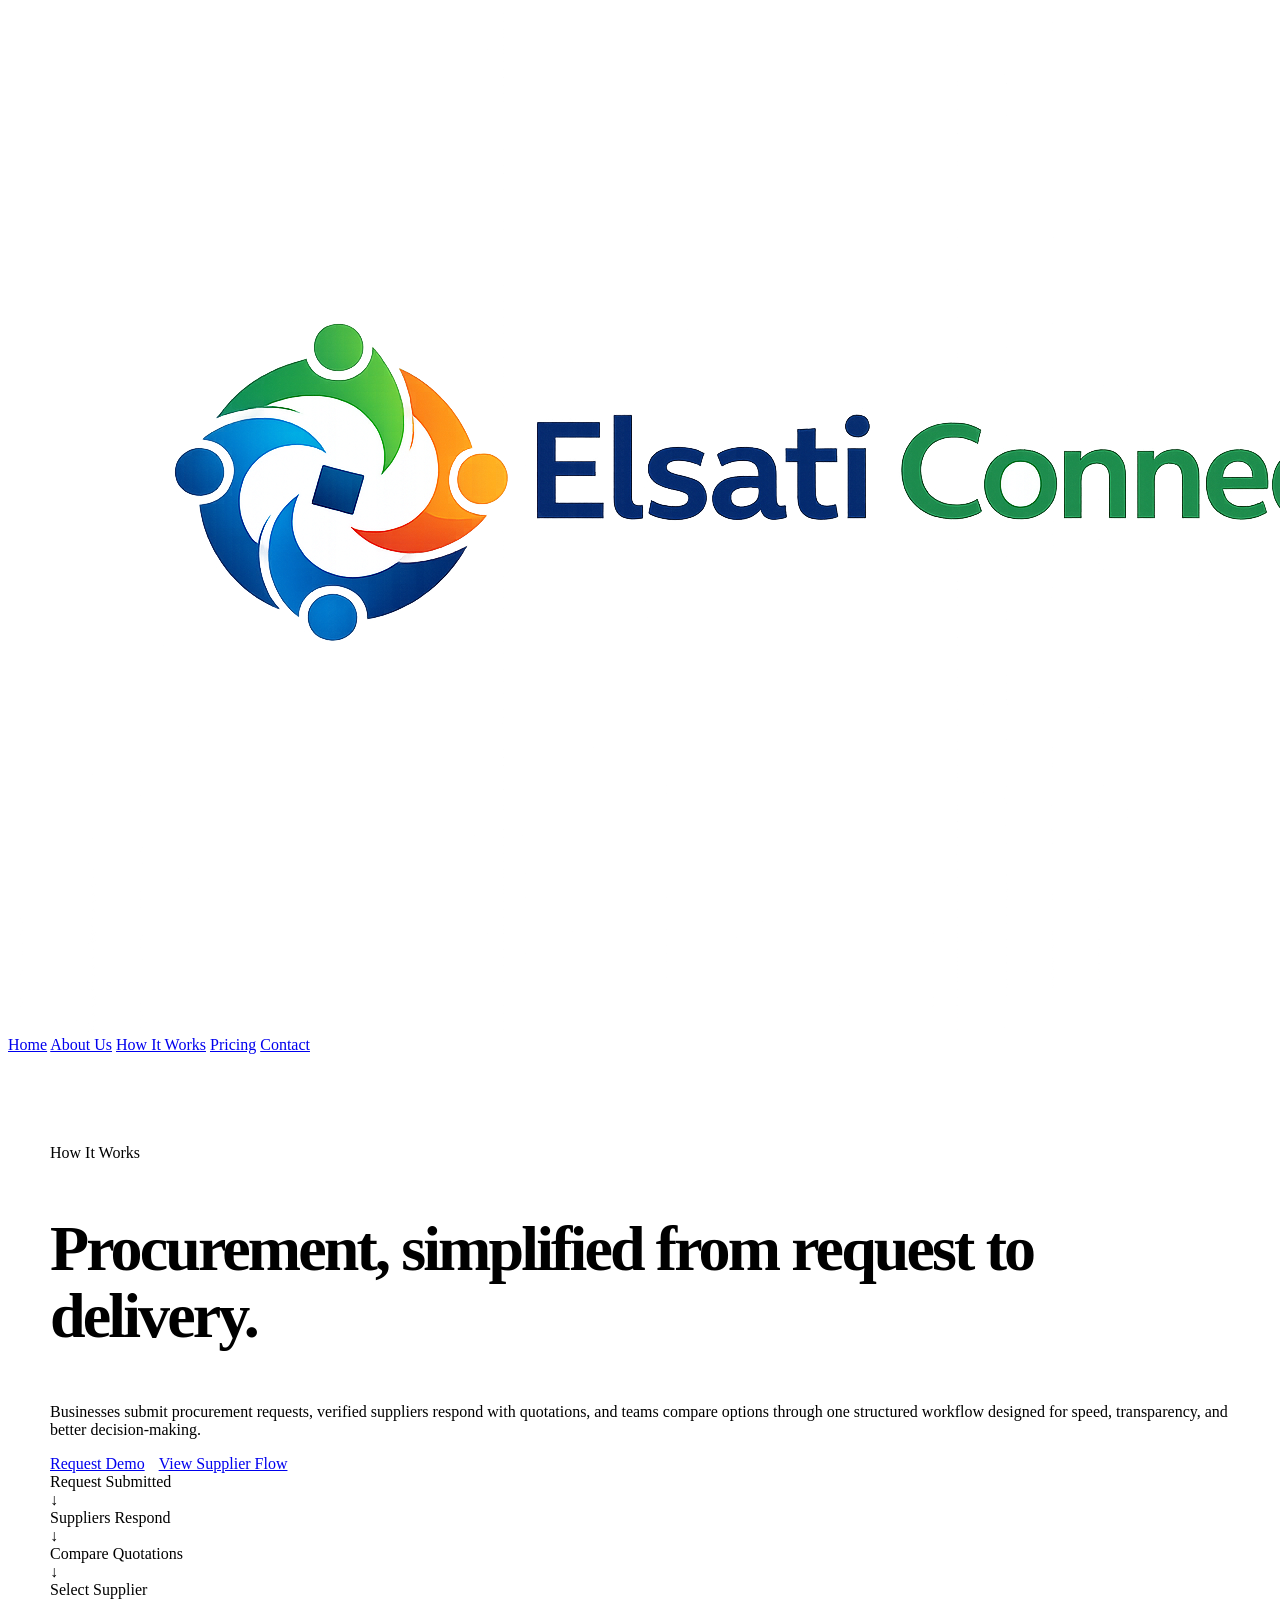
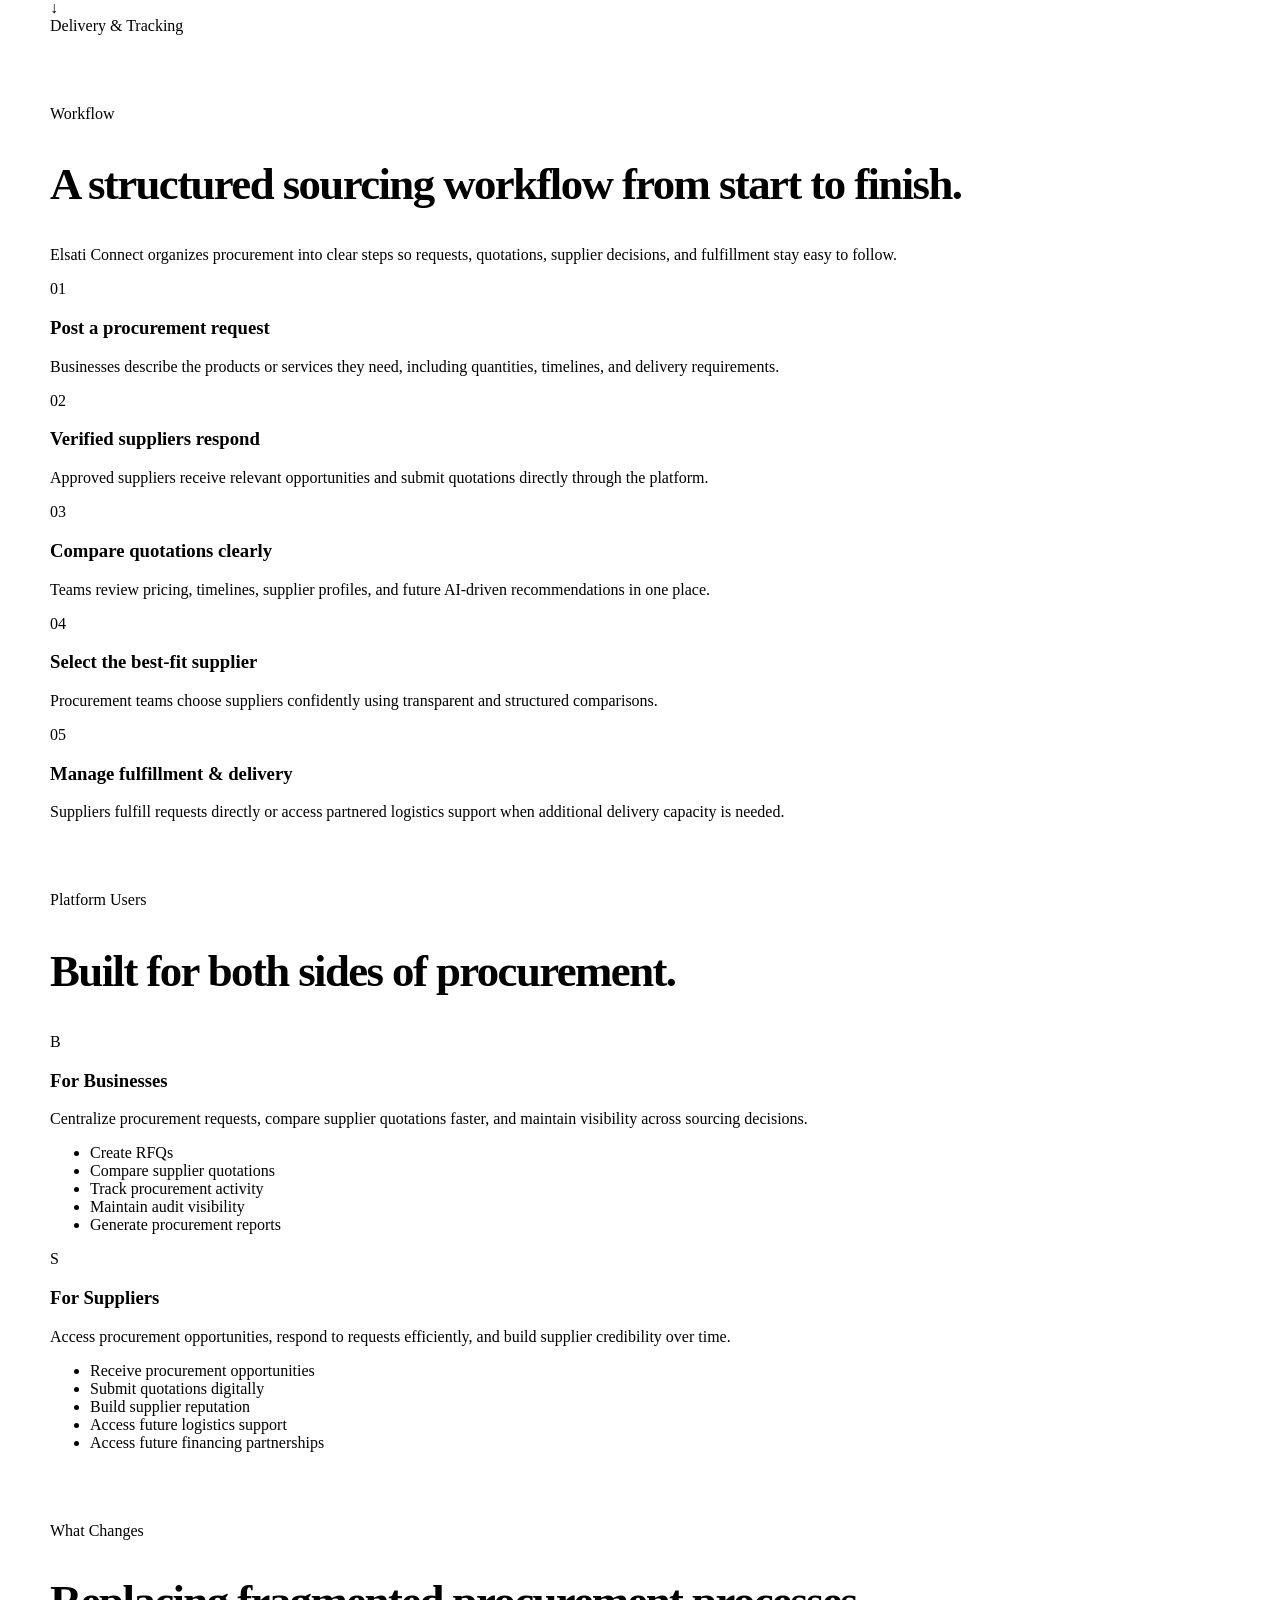
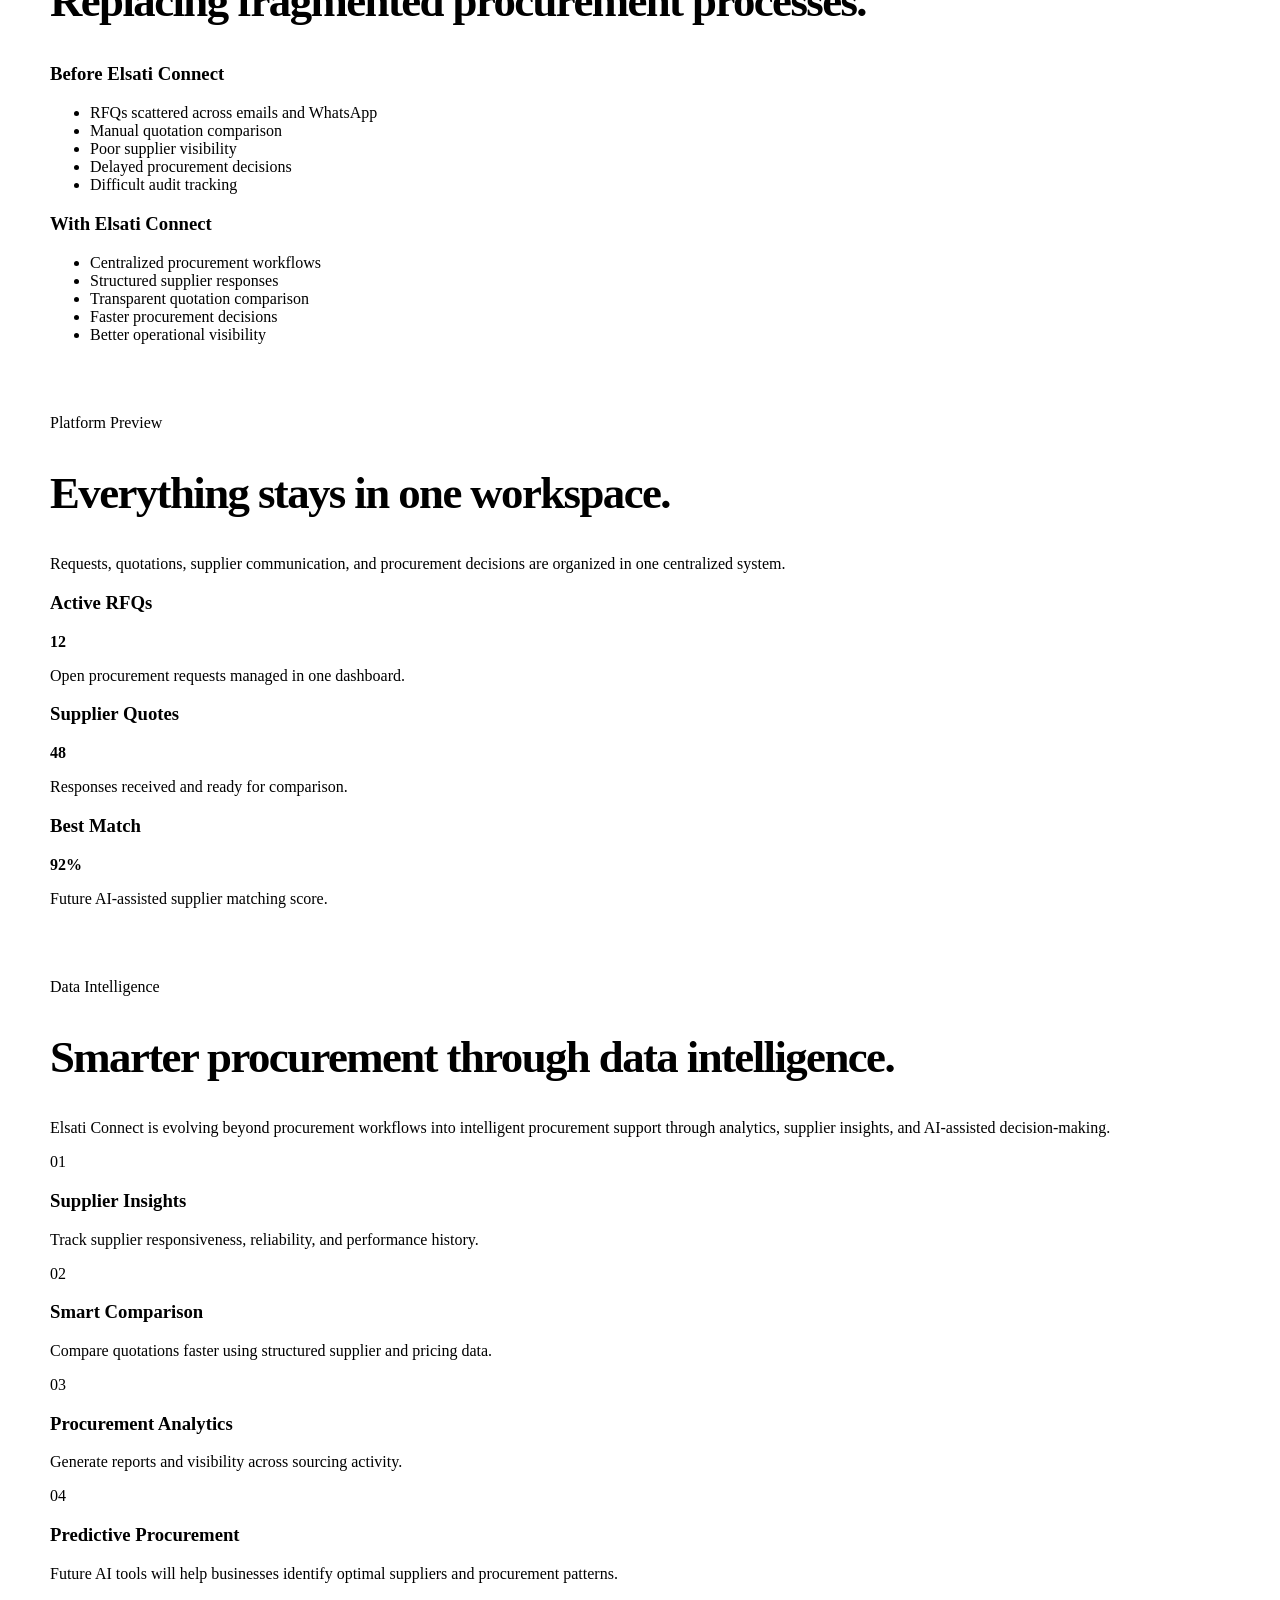
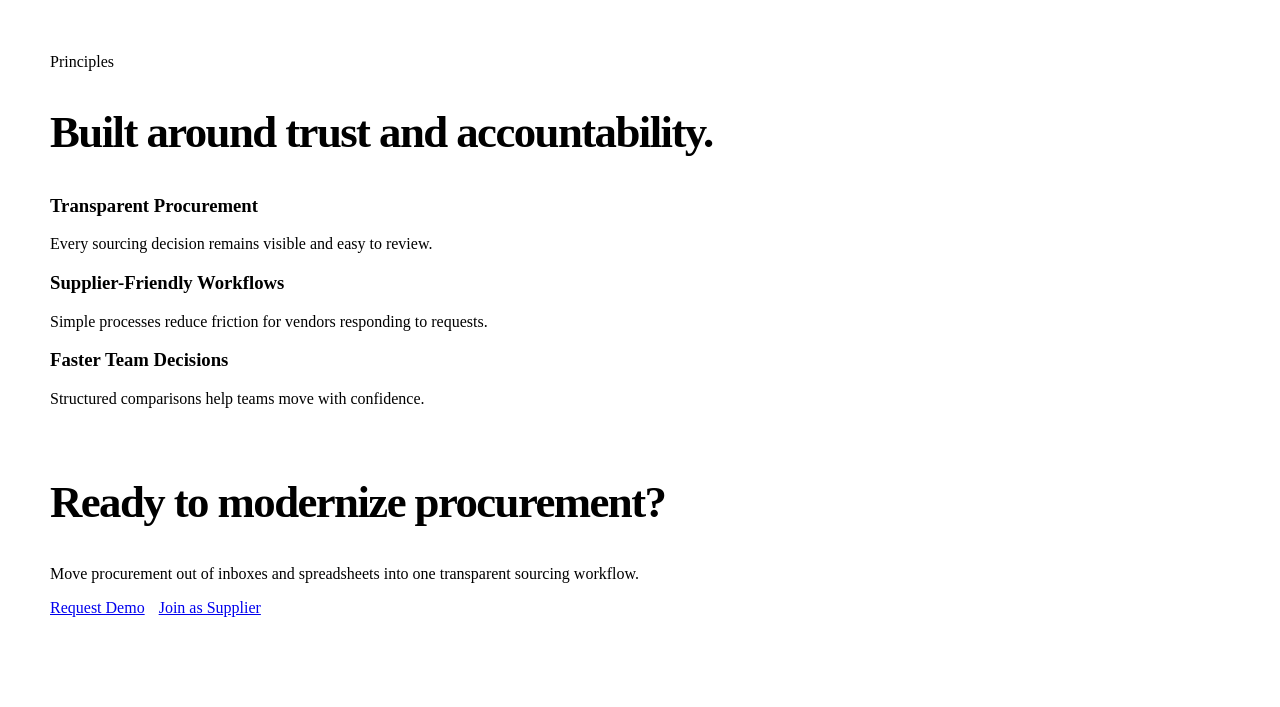
==== commit 0e1e5935: "Update how-it-works.html" ====
--- a/how-it-works.html
+++ b/how-it-works.html
@@ -22,7 +22,7 @@
   <link rel="stylesheet" href="styles.css" />
 </head>
 
-<body>
+<body class="inner-page">
   <div class="site-shell">
 
     <!-- NAVBAR -->
--- a/styles.css
+++ b/styles.css
@@ -1,6080 +1,99 @@
-:root {
-  --bg: #edf2f6;
-  --surface: rgba(255, 255, 255, 0.88);
-  --surface-solid: #ffffff;
-  --ink: #102031;
-  --muted: #607086;
-  --line: rgba(16, 32, 49, 0.08);
-  --green: #3ca35d;
-  --green-deep: #287645;
-  --blue: #2f6daa;
-  --gold: #efb23e;
-  --navy: #13253c;
-  --navy-deep: #0e1b2d;
-  --shadow: 0 30px 80px rgba(22, 40, 62, 0.16);
-  --radius-xl: 32px;
-  --radius-lg: 24px;
-  --radius-md: 18px;
-  --max: 1280px;
+/* ========================================
+   PREMIUM FOOTER BRAND UPGRADE
+======================================== */
+
+.footer-brand {
+  position: relative;
+  padding: 28px;
+  border-radius: 28px;
+  background:
+    linear-gradient(145deg, rgba(255,255,255,0.76), rgba(255,255,255,0.42));
+  border: 1px solid rgba(255,255,255,0.9);
+  box-shadow:
+    0 24px 60px rgba(15,35,55,0.08),
+    inset 0 1px 0 rgba(255,255,255,0.9);
 }
 
-* {
-  box-sizing: border-box;
+.footer-brand img {
+  width: 190px;
+  margin-bottom: 26px;
+  filter: drop-shadow(0 14px 22px rgba(15,35,55,0.12));
 }
 
-html {
-  scroll-behavior: smooth;
+.footer-brand p {
+  max-width: 300px;
+  font-size: 1rem;
+  line-height: 1.75;
+  color: #33465f;
+  font-weight: 650;
 }
 
-body {
-  margin: 0;
-  font-family: "Plus Jakarta Sans", "Segoe UI", sans-serif;
-  color: var(--ink);
-  background:
-    radial-gradient(circle at top left, rgba(60, 163, 93, 0.12), transparent 26%),
-    radial-gradient(circle at top right, rgba(47, 109, 170, 0.12), transparent 30%),
-    linear-gradient(180deg, #f7fafc 0%, var(--bg) 100%);
-}
-
-a {
-  color: inherit;
-  text-decoration: none;
-}
-
-.site-shell {
-  width: min(calc(100% - 32px), var(--max));
-  margin: 20px auto 48px;
-}
-
-.auth-shell {
-  width: min(calc(100% - 24px), 1380px);
-}
-
-.topbar {
-  position: sticky;
-  top: 14px;
-  z-index: 20;
-  display: flex;
-  align-items: center;
-  justify-content: space-between;
-  gap: 24px;
-  padding: 16px 22px;
-  border: 1px solid rgba(255, 255, 255, 0.72);
-  border-radius: 24px;
-  background: rgba(255, 255, 255, 0.82);
-  backdrop-filter: blur(18px);
-  box-shadow: 0 18px 60px rgba(22, 40, 62, 0.1);
-}
-
-.auth-topbar {
-  position: relative;
-}
-
-.brand {
+.footer-brand::after {
+  content: "Procurement made simple";
   display: inline-flex;
-  align-items: center;
-  gap: 12px;
-  font-family: "Manrope", "Segoe UI", sans-serif;
-  font-size: 1.2rem;
-  font-weight: 700;
-}
-
-.brand-mark {
-  position: relative;
-  width: 28px;
-  height: 28px;
-  border-radius: 10px;
-  background: linear-gradient(145deg, #f8fbfd, #dfe8ef);
-  box-shadow: inset 0 0 0 1px rgba(16, 32, 49, 0.08);
-}
-
-.brand-dot {
-  position: absolute;
-  width: 10px;
-  height: 10px;
-  border-radius: 50%;
-}
-
-.brand-dot-blue {
-  left: 4px;
-  top: 4px;
-  background: var(--blue);
-}
-
-.brand-dot-gold {
-  right: 4px;
-  top: 8px;
-  background: var(--gold);
-}
-
-.brand-dot-green {
-  left: 9px;
-  bottom: 4px;
-  background: var(--green);
-}
-
-.brand strong {
-  color: var(--green-deep);
-}
-
-.nav,
-.topbar-actions {
-  display: flex;
-  align-items: center;
-  gap: 20px;
-}
-
-.topbar-actions-compact {
-  gap: 10px;
-}
-
-.nav a,
-.login-link {
-  color: var(--muted);
-  font-size: 0.95rem;
-}
-
-.nav a.active,
-.login-link.active {
-  color: var(--green-deep);
-  font-weight: 700;
-}
-
-.login-icon-link {
-  display: inline-flex;
-  align-items: center;
-  justify-content: center;
-  width: 44px;
-  height: 44px;
-  border-radius: 50%;
-  border: 1px solid rgba(16, 32, 49, 0.12);
-  background: rgba(255, 255, 255, 0.86);
-}
-
-.login-icon {
-  position: relative;
-  width: 18px;
-  height: 18px;
-}
-
-.login-icon::before,
-.login-icon::after {
-  content: "";
-  position: absolute;
-  left: 50%;
-  transform: translateX(-50%);
-}
-
-.login-icon::before {
-  top: 0;
-  width: 8px;
-  height: 8px;
-  border-radius: 50%;
-  background: var(--navy);
-}
-
-.login-icon::after {
-  bottom: 0;
-  width: 16px;
-  height: 9px;
-  border-radius: 10px 10px 6px 6px;
-  background: var(--navy);
-}
-
-.button {
-  display: inline-flex;
-  align-items: center;
-  justify-content: center;
-  padding: 14px 22px;
-  border-radius: 999px;
-  font-weight: 700;
-  border: 0;
-  cursor: pointer;
-  transition: transform 0.25s ease, box-shadow 0.25s ease, background 0.25s ease;
-}
-
-.button:hover {
-  transform: translateY(-2px);
-}
-
-.button-small {
-  padding: 11px 18px;
-  font-size: 0.92rem;
-}
-
-.button-primary {
-  color: #fff;
-  background: linear-gradient(135deg, var(--green) 0%, var(--green-deep) 100%);
-  box-shadow: 0 16px 30px rgba(60, 163, 93, 0.26);
-}
-
-.button-secondary {
-  color: var(--ink);
-  background: rgba(255, 255, 255, 0.72);
-  border: 1px solid rgba(16, 32, 49, 0.12);
-}
-
-h1,
-h2,
-h3 {
-  margin: 0;
-  font-family: "Manrope", "Segoe UI", sans-serif;
-  line-height: 1.04;
-}
-
-h1 {
-  font-size: clamp(2.9rem, 5.8vw, 5.2rem);
-  letter-spacing: -0.05em;
-}
-
-h2 {
-  font-size: clamp(2.1rem, 4vw, 3.25rem);
-  letter-spacing: -0.04em;
-}
-
-h3 {
-  font-size: clamp(1.25rem, 2vw, 1.7rem);
-  letter-spacing: -0.03em;
-}
-
-.eyebrow {
-  margin: 0 0 14px;
-  color: var(--green-deep);
-  font-size: 0.88rem;
-  font-weight: 700;
-  letter-spacing: 0.1em;
-  text-transform: uppercase;
-}
-
-.hero-text,
-.section-copy p,
-.final-cta p,
-.price-panel p,
-.proof-grid span,
-.page-hero-copy p,
-.page-card p,
-.site-footer p,
-.auth-copy,
-.auth-note,
-.journey-copy p,
-.capability-card p,
-.rfq-ui p {
-  color: var(--muted);
-  line-height: 1.75;
-  font-size: 1.03rem;
-}
-
-.hero-actions {
-  display: flex;
-  flex-wrap: wrap;
-  gap: 14px;
-  margin-top: 28px;
-}
-
-.hero-points {
-  display: flex;
-  flex-wrap: wrap;
-  gap: 10px 18px;
-  margin: 26px 0 0;
-  padding: 0;
-  list-style: none;
-  color: var(--muted);
-  font-weight: 600;
-}
-
-.hero-points li::before {
-  content: "";
-  display: inline-block;
-  width: 8px;
-  height: 8px;
-  margin-right: 10px;
-  border-radius: 50%;
-  background: var(--green);
-  box-shadow: 0 0 0 5px rgba(60, 163, 93, 0.14);
-}
-
-.page-hero,
-.contact-layout,
-.auth-layout,
-.journey-section,
-.capability-section {
-  display: grid;
-  grid-template-columns: 1fr 1fr;
-  gap: 32px;
-  align-items: center;
-}
-
-.journey-section,
-.page-hero,
-.proof,
-.capability-section,
-.site-footer,
-.signin-choice-grid,
-.auth-layout,
-.flow-section,
-.solution-steps,
-.tagline-call {
-  margin-top: 54px;
-}
-
-.journey-section {
-  min-height: calc(100svh - 112px);
-}
-
-.journey-section-alt {
-  min-height: auto;
-}
-
-.journey-copy,
-.section-copy,
-.page-hero-copy {
-  max-width: 580px;
-}
-
-.stack-visual {
-  position: relative;
-  min-height: 620px;
-}
-
-.floating-screen,
-.page-card,
-.feature-item,
-.price-panel,
-.process-board,
-.timeline-item,
-.contact-card,
-.link-panel,
-.step-card,
-.signin-choice,
-.auth-panel,
-.dashboard-preview,
-.capability-card,
-.proof-card,
-.tagline-link {
-  border: 1px solid rgba(255, 255, 255, 0.72);
-  border-radius: var(--radius-lg);
-  background: rgba(255, 255, 255, 0.82);
-  box-shadow: 0 16px 44px rgba(22, 40, 62, 0.08);
-}
-
-.floating-screen {
-  position: absolute;
-  overflow: hidden;
-  backdrop-filter: blur(14px);
-}
-
-.floating-topbar {
-  display: flex;
-  align-items: center;
-  gap: 10px;
-  padding: 12px 14px;
-  border-bottom: 1px solid rgba(16, 32, 49, 0.08);
-  background: rgba(248, 250, 252, 0.9);
-}
-
-.window-controls {
-  position: relative;
-  display: inline-flex;
-  width: 38px;
-  height: 8px;
-}
-
-.window-controls::before,
-.window-controls::after {
-  content: "";
-  position: absolute;
-  top: 0;
-  width: 8px;
-  height: 8px;
-  border-radius: 50%;
-  background: rgba(95, 113, 134, 0.45);
-}
-
-.window-controls::before {
-  left: 0;
-}
-
-.window-controls::after {
-  left: 12px;
-}
-
-.device-brand {
-  font-weight: 800;
-  color: var(--ink);
-}
-
-.business-stack .screen-dashboard {
-  left: 90px;
-  top: 44px;
-  width: min(100%, 520px);
-  z-index: 2;
-}
-
-.business-stack .screen-ai {
-  left: 0;
-  bottom: 50px;
-  width: 280px;
-  z-index: 3;
-}
-
-.business-stack .screen-reports {
-  right: 0;
-  bottom: 16px;
-  width: 330px;
-  z-index: 4;
-}
-
-.supplier-stack .screen-supplier-dash {
-  left: 0;
-  top: 30px;
-  width: 320px;
-}
-
-.supplier-stack .screen-client-rfq {
-  left: 160px;
-  top: 120px;
-  width: min(100%, 420px);
-  z-index: 2;
-}
-
-.supplier-stack .screen-quote-track {
-  right: 0;
-  bottom: 22px;
-  width: 270px;
-  z-index: 3;
-}
-
-.chat-ui,
-.dashboard-surface,
-.report-ui,
-.rfq-ui,
-.tracker-ui {
-  padding: 18px;
-}
-
-.chat-bubble {
-  margin-bottom: 12px;
-  padding: 14px 16px;
-  border-radius: 18px;
-  line-height: 1.6;
-  font-size: 0.95rem;
-}
-
-.chat-bubble-light {
-  background: rgba(16, 32, 49, 0.06);
-}
-
-.chat-bubble-green {
-  background: rgba(60, 163, 93, 0.14);
-}
-
-.chat-tags {
-  display: flex;
-  flex-wrap: wrap;
-  gap: 8px;
-}
-
-.chat-tags span,
-.rfq-status {
-  display: inline-flex;
-  padding: 8px 10px;
-  border-radius: 999px;
-  background: rgba(60, 163, 93, 0.13);
-  color: var(--green-deep);
-  font-size: 0.8rem;
-  font-weight: 700;
-}
-
-.surface-stats {
-  display: grid;
-  grid-template-columns: repeat(3, 1fr);
-  gap: 12px;
-}
-
-.surface-stats article,
-.preview-stat-row article,
-.chart-card,
-.list-card,
-.quotes-card {
-  padding: 16px;
-  border-radius: 18px;
-  background: rgba(255,255,255,0.9);
-  box-shadow: inset 0 0 0 1px rgba(16, 32, 49, 0.05);
-}
-
-.surface-stats small,
-.preview-stat-row small {
-  display: block;
-  color: #7c8a9c;
-  font-size: 0.76rem;
-  margin-bottom: 10px;
-}
-
-.surface-stats strong,
-.preview-stat-row strong,
-.metric {
-  font-family: "Manrope", "Segoe UI", sans-serif;
-  font-size: clamp(1.8rem, 3vw, 2.8rem);
-  letter-spacing: -0.04em;
-}
-
-.surface-chart,
-.bar-chart {
-  display: grid;
-  align-items: end;
-  gap: 10px;
-  height: 145px;
-  margin-top: 16px;
-}
-
-.bars-eight,
-.bar-chart {
-  grid-template-columns: repeat(8, 1fr);
-}
-
-.surface-chart i,
-.bar-chart i {
-  display: block;
-  height: var(--h);
-  border-radius: 10px 10px 0 0;
-  background: linear-gradient(180deg, rgba(60,163,93,0.88), rgba(47,109,170,0.74));
-}
-
-.report-head,
-.chart-head,
-.list-head {
-  display: flex;
-  align-items: center;
-  justify-content: space-between;
-  gap: 12px;
-  margin-bottom: 16px;
-}
-
-.report-row,
-.list-row,
-.quote-line {
-  display: grid;
-  grid-template-columns: 1.2fr 0.7fr 0.5fr;
-  gap: 10px;
-  align-items: center;
-  padding: 12px 0;
-  border-top: 1px solid rgba(16, 32, 49, 0.07);
-}
-
-.report-row:first-of-type,
-.list-row:first-of-type,
-.quote-line:first-of-type {
-  border-top: 0;
-}
-
-.report-row span,
-.report-row em,
-.list-row span,
-.quote-line span,
-.quote-line em {
-  color: #55667c;
-  font-size: 0.9rem;
-  font-style: normal;
-  justify-self: end;
-}
-
-.rfq-ui strong {
-  display: block;
-  margin-bottom: 12px;
-  font-size: 1.05rem;
-}
-
-.rfq-ui p {
-  margin: 0 0 10px;
-  font-size: 0.92rem;
-}
-
-.tracker-ui {
-  display: grid;
-  gap: 12px;
-}
-
-.tracker-step {
-  padding: 14px 16px;
-  border-radius: 14px;
-  background: rgba(16, 32, 49, 0.06);
-  color: #516172;
-  font-weight: 600;
-}
-
-.tracker-step.done,
-.tracker-step.current {
-  color: var(--green-deep);
-}
-
-.tracker-step.current {
-  background: rgba(60, 163, 93, 0.13);
-}
-
-.proof {
-  display: grid;
-  gap: 24px;
-  padding: 28px;
-  border-radius: var(--radius-xl);
-  background: rgba(255, 255, 255, 0.72);
-  box-shadow: 0 18px 50px rgba(22, 40, 62, 0.08);
-}
-
-.proof-grid {
-  display: grid;
-  gap: 16px;
-}
-
-.proof-grid-four {
-  grid-template-columns: repeat(4, 1fr);
-}
-
-.proof-card {
-  padding: 20px;
-}
-
-.proof-icon {
-  display: inline-flex;
-  align-items: center;
-  justify-content: center;
-  width: 42px;
-  height: 42px;
-  margin-bottom: 14px;
-  border-radius: 12px;
-  background: linear-gradient(135deg, rgba(60,163,93,0.16), rgba(47,109,170,0.16));
-  color: var(--green-deep);
-  font-weight: 800;
-}
-
-.capability-grid,
-.workflow-page,
-.signin-choice-grid,
-.content-grid,
-.pricing-layout,
-.section-links {
-  display: grid;
-  gap: 18px;
-}
-
-.capability-grid,
-.workflow-page,
-.signin-choice-grid,
-.content-grid,
-.section-links {
-  grid-template-columns: repeat(2, 1fr);
-}
-
-.pricing-layout {
-  grid-template-columns: repeat(3, 1fr);
-  margin-top: 28px;
-}
-
-.capability-card,
-.step-card,
-.page-card,
-.feature-item,
-.price-panel,
-.timeline-item,
-.contact-card,
-.link-panel,
-.signin-choice,
-.auth-panel {
-  padding: 24px;
-}
-
-.step-number,
-.plan-label {
-  display: inline-flex;
-  margin-bottom: 16px;
-  padding: 8px 12px;
-  border-radius: 999px;
-  background: rgba(60, 163, 93, 0.12);
-  color: var(--green-deep);
-  font-size: 0.85rem;
-  font-weight: 700;
-}
-
-.step-number {
-  letter-spacing: 0.12em;
-}
-
-.flow-section,
-.solution-steps {
-  display: grid;
-  gap: 24px;
-}
-
-.tagline-call {
-  padding-bottom: 10px;
-}
-
-.tagline-link {
-  display: block;
-  padding: 34px 30px;
-  text-align: center;
-  background:
-    radial-gradient(circle at top left, rgba(60, 163, 93, 0.14), transparent 30%),
-    radial-gradient(circle at bottom right, rgba(47, 109, 170, 0.12), transparent 28%),
-    rgba(255, 255, 255, 0.82);
-}
-
-.tagline-link span,
-.link-panel span,
-.contact-card a,
-.signin-choice span,
-.auth-note a,
-.auth-options a {
-  font-weight: 700;
-  color: var(--green-deep);
-}
-
-.site-footer {
-  display: flex;
-  align-items: flex-start;
-  justify-content: space-between;
-  gap: 20px;
-  padding: 28px 8px 10px;
-}
-
-.footer-links {
-  display: flex;
-  flex-wrap: wrap;
-  gap: 16px;
-  color: var(--muted);
-}
-
-.contact-form {
-  display: grid;
-  gap: 16px;
-}
-
-.contact-form label,
-.checkbox-row {
-  display: grid;
-  gap: 8px;
-  font-weight: 600;
-  color: var(--ink);
-}
-
-.contact-form input,
-.contact-form textarea {
-  width: 100%;
-  padding: 14px 16px;
-  border: 1px solid rgba(16, 32, 49, 0.12);
-  border-radius: 16px;
-  background: rgba(255, 255, 255, 0.92);
-  font: inherit;
-  color: var(--ink);
-}
-
-.contact-form textarea {
-  resize: vertical;
-  min-height: 140px;
-}
-
-.signin-choice {
-  min-height: 260px;
-  background:
-    linear-gradient(180deg, rgba(255,255,255,0.92), rgba(241,246,250,0.96)),
-    linear-gradient(135deg, rgba(60,163,93,0.09), transparent 65%);
-}
-
-.customer-choice,
-.supplier-choice {
-  position: relative;
-}
-
-.customer-choice::after,
-.supplier-choice::after {
-  content: "";
-  position: absolute;
-  right: 24px;
-  bottom: 24px;
-  width: 120px;
-  height: 90px;
-  border-radius: 18px;
-  background: linear-gradient(135deg, rgba(19,37,60,0.94), rgba(41,72,107,0.9));
-  box-shadow: inset 0 0 0 1px rgba(255,255,255,0.08);
-}
-
-.customer-choice::before,
-.supplier-choice::before {
-  content: "";
-  position: absolute;
-  right: 42px;
-  bottom: 44px;
-  width: 84px;
-  height: 10px;
-  border-radius: 999px;
-  background: rgba(255,255,255,0.22);
-  box-shadow: 0 18px 0 rgba(60,163,93,0.78), 0 36px 0 rgba(255,255,255,0.16);
-  z-index: 1;
-}
-
-.auth-layout {
-  align-items: stretch;
-}
-
-.auth-panel {
-  background: rgba(255, 255, 255, 0.9);
-}
-
-.auth-form {
-  margin-top: 26px;
-}
-
-.auth-options {
-  display: flex;
-  align-items: center;
-  justify-content: space-between;
-  gap: 14px;
-  color: var(--muted);
-  font-size: 0.92rem;
-}
-
-.checkbox-row {
-  grid-auto-flow: column;
-  align-items: center;
-  gap: 10px;
-}
-
-.checkbox-row input {
-  width: 16px;
-  height: 16px;
-}
-
-.auth-note {
-  margin: 22px 0 0;
-}
-
-.dashboard-preview {
-  overflow: hidden;
-  min-height: 720px;
-  padding: 0;
-  background: linear-gradient(180deg, #fbfdff 0%, #edf3f7 100%);
-}
-
-.preview-topbar {
-  display: grid;
-  grid-template-columns: auto 1fr auto;
-  align-items: center;
-  gap: 20px;
-  padding: 18px 22px;
-  border-bottom: 1px solid rgba(16, 32, 49, 0.08);
-  background: rgba(255,255,255,0.94);
-}
-
-.preview-brand {
-  font-family: "Manrope", "Segoe UI", sans-serif;
-  font-size: 1.35rem;
-  font-weight: 800;
-  color: var(--navy);
-}
-
-.preview-topbar nav {
-  display: flex;
-  flex-wrap: wrap;
-  gap: 18px;
-  color: #5f7186;
-  font-size: 0.9rem;
-}
-
-.mini-cta,
-.list-head button {
-  padding: 10px 14px;
-  border: 0;
-  border-radius: 10px;
-  background: linear-gradient(135deg, var(--green), var(--green-deep));
-  color: #fff;
-  font-weight: 700;
-}
-
-.list-head button {
-  padding: 8px 12px;
-  font-size: 0.82rem;
-}
-
-.preview-body {
-  display: grid;
-  grid-template-columns: 120px 1fr;
-  min-height: 660px;
-}
-
-.preview-sidebar {
-  display: flex;
-  flex-direction: column;
-  gap: 8px;
-  padding: 18px 12px;
-  background: linear-gradient(180deg, var(--navy) 0%, var(--navy-deep) 100%);
-}
-
-.preview-sidebar span {
-  padding: 12px 14px;
-  border-radius: 12px;
-  color: rgba(255,255,255,0.74);
-  font-size: 0.85rem;
-  font-weight: 600;
-}
-
-.preview-sidebar span.active {
-  color: #fff;
-  background: linear-gradient(135deg, rgba(60,163,93,0.96), rgba(40,118,69,0.96));
-}
-
-.preview-main {
-  padding: 18px;
-}
-
-.preview-stat-row {
-  display: grid;
-  grid-template-columns: repeat(4, 1fr);
-  gap: 14px;
-}
-
-.preview-grid {
-  display: grid;
-  grid-template-columns: 1.2fr 0.8fr;
-  gap: 16px;
-  margin-top: 16px;
-}
-
-.chart-card {
-  min-height: 220px;
-}
-
-.chart-head span,
-.list-head span {
-  color: var(--navy);
-  font-weight: 700;
-}
-
-.chart-head strong {
-  font-family: "Manrope", "Segoe UI", sans-serif;
-  font-size: 1.7rem;
-}
-
-.compact-chart {
-  grid-template-columns: repeat(5, 1fr);
-  height: 120px;
-}
-
-.quotes-card {
-  grid-column: 2;
-  grid-row: 1 / span 2;
-}
-
-.wide-card {
-  grid-column: 1;
-}
-
-.supplier-grid {
-  grid-template-columns: 1.3fr 0.7fr;
-}
-
-.reveal {
-  opacity: 0;
-  transform: translateY(28px);
-  transition: opacity 0.8s ease, transform 0.8s ease;
-}
-
-.reveal.is-visible {
-  opacity: 1;
-  transform: translateY(0);
-}
-
-.float-slow {
-  animation: drift 9s ease-in-out infinite;
-}
-
-.float-medium {
-  animation: drift 7s ease-in-out infinite reverse;
-}
-
-.float-fast {
-  animation: drift 6s ease-in-out infinite;
-}
-
-@keyframes drift {
-  0%, 100% {
-    transform: translateY(0px);
-  }
-  50% {
-    transform: translateY(-10px);
-  }
-}
-
-@media (max-width: 1120px) {
-  .topbar {
-    flex-wrap: wrap;
-    justify-content: center;
-  }
-
-  .page-hero,
-  .contact-layout,
-  .auth-layout,
-  .journey-section,
-  .capability-section,
-  .capability-grid,
-  .workflow-page,
-  .signin-choice-grid,
-  .content-grid,
-  .section-links,
-  .pricing-layout,
-  .proof-grid-four {
-    grid-template-columns: 1fr;
-  }
-
-  .journey-section {
-    min-height: auto;
-  }
-
-  .stack-visual {
-    min-height: 700px;
-  }
-
-  .business-stack .screen-dashboard,
-  .supplier-stack .screen-client-rfq {
-    left: 50%;
-    transform: translateX(-50%);
-  }
-
-  .business-stack .screen-ai,
-  .supplier-stack .screen-supplier-dash {
-    left: 0;
-  }
-
-  .business-stack .screen-reports,
-  .supplier-stack .screen-quote-track {
-    right: 0;
-  }
-
-  .preview-grid,
-  .supplier-grid {
-    grid-template-columns: 1fr;
-  }
-
-  .quotes-card,
-  .wide-card {
-    grid-column: auto;
-    grid-row: auto;
-  }
-}
-
-@media (max-width: 900px) {
-  .nav {
-    display: none;
-  }
-
-  .preview-stat-row {
-    grid-template-columns: 1fr;
-  }
-
-  .preview-topbar,
-  .preview-body {
-    grid-template-columns: 1fr;
-  }
-
-  .preview-topbar nav {
-    justify-content: flex-start;
-  }
-
-  .preview-sidebar {
-    flex-direction: row;
-    flex-wrap: wrap;
-  }
-
-  .surface-stats {
-    grid-template-columns: 1fr;
-  }
-}
-
-@media (max-width: 640px) {
-  .site-shell {
-    width: min(calc(100% - 18px), var(--max));
-    margin-top: 10px;
-  }
-
-  .topbar {
-    gap: 14px;
-    padding: 14px 16px;
-    border-radius: 20px;
-  }
-
-  .topbar-actions {
-    width: 100%;
-    justify-content: flex-end;
-  }
-
-  h1 {
-    font-size: 2.7rem;
-  }
-
-  .stack-visual {
-    min-height: 820px;
-  }
-
-  .business-stack .screen-dashboard,
-  .business-stack .screen-ai,
-  .business-stack .screen-reports,
-  .supplier-stack .screen-supplier-dash,
-  .supplier-stack .screen-client-rfq,
-  .supplier-stack .screen-quote-track {
-    position: relative;
-    left: auto;
-    right: auto;
-    top: auto;
-    bottom: auto;
-    width: 100%;
-    margin-bottom: 16px;
-    transform: none;
-  }
-
-  .proof,
-  .page-card,
-  .capability-card,
-  .step-card,
-  .proof-card,
-  .auth-panel,
-  .dashboard-preview,
-  .tagline-link {
-    border-radius: 24px;
-  }
-
-  .report-row,
-  .list-row,
-  .quote-line {
-    grid-template-columns: 1fr;
-    justify-items: start;
-  }
-
-  .site-footer {
-    flex-direction: column;
-  }
-
-  .auth-panel {
-    padding: 24px;
-  }
-
-  .dashboard-preview {
-    min-height: auto;
-  }
-}
-
-.glass-accent {
-  background: linear-gradient(180deg, rgba(255,255,255,0.94), rgba(233,248,239,0.94));
-}
-
-.glass-accent-alt {
-  background: linear-gradient(180deg, rgba(255,255,255,0.94), rgba(234,242,249,0.96));
-}
-
-.hero-highlight {
-  box-shadow: 0 30px 80px rgba(17, 39, 63, 0.18), 0 0 0 1px rgba(255,255,255,0.55) inset;
-}
-
-.form-feedback {
-  min-height: 22px;
-  margin: 14px 0 0;
-  font-size: 0.95rem;
-  font-weight: 600;
-}
-
-.form-feedback.ok {
-  color: var(--green-deep);
-}
-
-.form-feedback.error {
-  color: #b94a48;
-}
-
-.demo-note {
-  margin: 14px 0 0;
-  padding: 12px 14px;
-  border-radius: 14px;
-  background: rgba(16, 32, 49, 0.05);
-  color: var(--muted);
-  font-size: 0.92rem;
-}
-
-.register-preview {
-  min-height: 620px;
-}
-
-.register-body {
-  display: block;
-  min-height: auto;
-  padding: 20px;
-}
-
-.register-highlight-grid {
-  display: grid;
-  grid-template-columns: repeat(2, 1fr);
-  gap: 16px;
-}
-
-.register-highlight-grid article {
-  padding: 18px;
-  border-radius: 18px;
-  background: rgba(255,255,255,0.9);
-  box-shadow: inset 0 0 0 1px rgba(16, 32, 49, 0.05);
-}
-
-.register-highlight-grid strong {
-  display: block;
-  margin-bottom: 10px;
-  font-family: "Manrope", "Segoe UI", sans-serif;
-}
-
-.dashboard-page {
-  display: grid;
-  gap: 24px;
-  margin-top: 42px;
-}
-
-.dashboard-intro {
-  max-width: 760px;
-}
-
-.standalone-dashboard {
-  min-height: 760px;
-}
-
-.icon-briefcase,
-.icon-chart,
-.icon-shield,
-.icon-network {
-  position: relative;
-}
-
-.icon-briefcase i,
-.icon-chart i,
-.icon-shield i,
-.icon-network i {
-  position: relative;
-  display: block;
-  width: 18px;
-  height: 18px;
-}
-
-.icon-briefcase i::before,
-.icon-briefcase i::after,
-.icon-chart i::before,
-.icon-chart i::after,
-.icon-shield i::before,
-.icon-shield i::after,
-.icon-network i::before,
-.icon-network i::after {
-  content: "";
-  position: absolute;
-}
-
-.icon-briefcase i::before {
-  inset: 5px 1px 1px 1px;
-  border: 2px solid var(--green-deep);
-  border-radius: 4px;
-}
-
-.icon-briefcase i::after {
-  top: 0;
-  left: 5px;
-  right: 5px;
-  height: 6px;
-  border: 2px solid var(--green-deep);
-  border-bottom: 0;
-  border-radius: 4px 4px 0 0;
-}
-
-.icon-chart i::before {
-  bottom: 1px;
-  left: 1px;
-  width: 4px;
-  height: 8px;
-  background: var(--green-deep);
-  box-shadow: 6px -4px 0 var(--green-deep), 12px -9px 0 var(--green-deep);
-}
-
-.icon-chart i::after {
-  left: 0;
-  right: 0;
-  bottom: 0;
-  height: 2px;
-  background: var(--green-deep);
-}
-
-.icon-shield i::before {
-  left: 3px;
-  right: 3px;
-  top: 1px;
-  bottom: 2px;
-  border: 2px solid var(--green-deep);
-  border-radius: 8px 8px 10px 10px;
-  clip-path: polygon(50% 0%, 100% 14%, 100% 58%, 50% 100%, 0% 58%, 0% 14%);
-}
-
-.icon-shield i::after {
-  top: 7px;
-  left: 7px;
-  width: 5px;
-  height: 3px;
-  border-left: 2px solid var(--green-deep);
-  border-bottom: 2px solid var(--green-deep);
-  transform: rotate(-45deg);
-}
-
-.icon-network i::before {
-  top: 1px;
-  left: 7px;
-  width: 4px;
-  height: 4px;
-  border-radius: 50%;
-  background: var(--green-deep);
-  box-shadow: -6px 10px 0 var(--green-deep), 6px 10px 0 var(--green-deep);
-}
-
-.icon-network i::after {
-  top: 5px;
-  left: 4px;
-  width: 10px;
-  height: 10px;
-  border-left: 2px solid var(--green-deep);
-  border-right: 2px solid var(--green-deep);
-  transform: rotate(45deg);
-}
-
-@media (max-width: 640px) {
-  .register-highlight-grid {
-    grid-template-columns: 1fr;
-  }
-}
-
-.signin-shell {
-  width: min(calc(100% - 20px), 1380px);
-}
-
-.signin-topbar {
-  position: relative;
-  background: rgba(255, 255, 255, 0.92);
-}
-
-.signin-stage {
-  position: relative;
-  padding: 18px 0 24px;
-}
-
-.signin-backdrop {
-  position: absolute;
-  inset: 0;
-  border-radius: 40px;
-  background:
-    linear-gradient(180deg, rgba(255,255,255,0.45), rgba(228,233,237,0.72)),
-    radial-gradient(circle at 22% 26%, rgba(255,255,255,0.78), transparent 28%),
-    radial-gradient(circle at 74% 20%, rgba(210,229,217,0.45), transparent 22%),
-    linear-gradient(180deg, #eef2f4 0%, #dfe4e8 100%);
-  box-shadow: inset 0 1px 0 rgba(255,255,255,0.8), 0 30px 70px rgba(22, 40, 62, 0.12);
-}
-
-.signin-leaf {
-  position: absolute;
-  width: 86px;
-  height: 160px;
-  opacity: 0.32;
-  filter: blur(0.2px);
-}
-
-.signin-leaf::before,
-.signin-leaf::after {
-  content: "";
-  position: absolute;
-  background: linear-gradient(180deg, #9cc2a5, #6d9c79);
-  border-radius: 80% 20% 80% 20%;
-  transform-origin: bottom center;
-}
-
-.signin-leaf::before {
-  width: 32px;
-  height: 90px;
-  left: 8px;
-  top: 28px;
-  transform: rotate(-24deg);
-}
-
-.signin-leaf::after {
-  width: 28px;
-  height: 82px;
-  left: 36px;
-  top: 10px;
-  transform: rotate(18deg);
-}
-
-.leaf-left {
-  left: -6px;
-  bottom: 52px;
-}
-
-.leaf-right {
-  right: 8px;
-  bottom: 100px;
-}
-
-.signin-poster {
-  position: relative;
-  z-index: 1;
-  display: grid;
-  grid-template-columns: 0.95fr 1.25fr;
-  gap: 28px;
-  align-items: center;
-  min-height: 720px;
-  padding: 54px 42px 34px;
-}
-
-.poster-copy {
-  max-width: 440px;
-}
-
-.poster-copy h1 {
-  font-size: clamp(2.8rem, 5vw, 4.5rem);
-}
-
-.poster-actions {
-  display: flex;
-  flex-wrap: wrap;
-  gap: 12px;
-  margin-top: 28px;
-}
-
-.poster-collage {
-  position: relative;
-  min-height: 620px;
-}
-
-.poster-device {
-  position: absolute;
-  overflow: hidden;
-  border: 1px solid rgba(255,255,255,0.8);
-  background: rgba(255,255,255,0.92);
-  box-shadow: 0 28px 70px rgba(24, 38, 58, 0.18);
-}
-
-.poster-device-top {
-  padding: 9px 12px;
-  font-size: 0.74rem;
-}
-
-.poster-monitor {
-  top: 0;
-  right: 18px;
-  width: min(100%, 560px);
-  border-radius: 22px;
-}
-
-.poster-monitor::after {
-  content: "";
-  position: absolute;
-  left: 50%;
-  bottom: -58px;
-  width: 200px;
-  height: 58px;
-  transform: translateX(-50%);
-  border-radius: 0 0 120px 120px;
-  background: linear-gradient(180deg, #848d95, #636a71);
-  box-shadow: 0 20px 32px rgba(0,0,0,0.08);
-}
-
-.poster-monitor::before {
-  content: "";
-  position: absolute;
-  left: 50%;
-  bottom: -84px;
-  width: 300px;
-  height: 18px;
-  transform: translateX(-50%);
-  border-radius: 999px;
-  background: linear-gradient(180deg, #c3c9cf, #9ea6ad);
-}
-
-.monitor-surface {
-  display: grid;
-  grid-template-columns: 120px 1fr;
-  min-height: 292px;
-  background:
-    linear-gradient(180deg, rgba(252,253,254,0.94), rgba(241,245,249,0.96)),
-    linear-gradient(135deg, rgba(60,163,93,0.06), transparent 58%);
-}
-
-.monitor-sidebar {
-  display: grid;
-  gap: 8px;
-  padding: 16px 12px;
-  background: linear-gradient(180deg, #13263d 0%, #173150 100%);
-}
-
-.monitor-sidebar span {
-  padding: 10px 12px;
-  border-radius: 12px;
-  color: rgba(255,255,255,0.74);
-  font-size: 0.78rem;
-  font-weight: 600;
-}
-
-.monitor-sidebar span.active {
-  background: linear-gradient(135deg, rgba(60,163,93,0.96), rgba(40,118,69,0.96));
-  color: #fff;
-}
-
-.monitor-main {
-  padding: 16px;
-}
-
-.monitor-top-row {
-  display: grid;
-  grid-template-columns: repeat(3, 1fr);
-  gap: 10px;
-}
-
-.monitor-top-row article {
-  padding: 12px 14px;
-  border-radius: 14px;
-  background: rgba(255,255,255,0.86);
-  box-shadow: inset 0 0 0 1px rgba(16, 32, 49, 0.05);
-}
-
-.monitor-top-row small {
-  display: block;
-  margin-bottom: 8px;
-  color: #8090a2;
-  font-size: 0.72rem;
-}
-
-.monitor-top-row strong {
-  font-family: "Manrope", "Segoe UI", sans-serif;
-  font-size: 1.6rem;
-}
-
-.monitor-quote-card {
-  margin-top: 12px;
-  padding: 16px;
-  border-radius: 18px;
-  background: rgba(255,255,255,0.92);
-  box-shadow: inset 0 0 0 1px rgba(16, 32, 49, 0.05);
-}
-
-.poster-laptop {
-  left: 0;
-  bottom: 34px;
-  width: 310px;
-  border-radius: 18px 18px 14px 14px;
-}
-
-.poster-laptop::after {
-  content: "";
-  position: absolute;
-  left: -10px;
-  right: -10px;
-  bottom: -16px;
-  height: 18px;
-  border-radius: 0 0 30px 30px;
-  background: linear-gradient(180deg, #969ea6, #bcc2c8);
-}
-
-.laptop-surface {
-  padding: 16px;
-  background: linear-gradient(180deg, rgba(251,253,254,0.94), rgba(238,244,248,0.98));
-}
-
-.poster-mini-hero {
-  min-height: 160px;
-}
-
-.poster-mini-hero h3 {
-  font-size: 1.22rem;
-}
-
-.poster-mini-features div {
-  font-size: 0.72rem;
-}
-
-.poster-tablet {
-  right: 12px;
-  bottom: 8px;
-  width: 360px;
-  border-radius: 22px;
-}
-
-.tablet-surface {
-  display: grid;
-  grid-template-columns: 1.05fr 0.95fr;
-  gap: 16px;
-  padding: 18px;
-  background: linear-gradient(180deg, rgba(251,253,254,0.95), rgba(238,244,248,0.98));
-}
-
-.poster-tablet-copy h3 {
-  font-size: 1.42rem;
-}
-
-.poster-tablet-copy p {
-  margin-top: 10px;
-}
-
-.tablet-analytics {
-  display: grid;
-  align-content: center;
-  gap: 12px;
-}
-
-.tablet-analytics span {
-  display: block;
-  height: 14px;
-  border-radius: 999px;
-  background: rgba(16, 32, 49, 0.08);
-}
-
-.tablet-analytics .mid {
-  width: 72%;
-}
-
-.poster-chat {
-  left: 244px;
-  bottom: -2px;
-  width: 150px;
-  border-radius: 20px;
-}
-
-.poster-chat-ui {
-  min-height: 170px;
-}
-
-.poster-chat .chat-bubble {
-  font-size: 0.8rem;
-  padding: 12px;
-}
-
-.poster-choice-grid {
-  position: relative;
-  z-index: 1;
-  width: min(calc(100% - 56px), 980px);
-  margin: -18px auto 0;
-}
-
-.poster-choice {
-  background: rgba(255,255,255,0.88);
-  box-shadow: 0 20px 48px rgba(23, 38, 57, 0.12);
-}
-
-@media (max-width: 1120px) {
-  .signin-poster {
-    grid-template-columns: 1fr;
-    min-height: auto;
-    padding: 42px 26px 28px;
-  }
-
-  .poster-copy {
-    max-width: 100%;
-  }
-
-  .poster-collage {
-    min-height: 680px;
-  }
-}
-
-@media (max-width: 900px) {
-  .poster-monitor {
-    width: 100%;
-    right: 0;
-  }
-
-  .poster-tablet {
-    width: 300px;
-  }
-
-  .poster-chat {
-    left: 210px;
-  }
-
-  .poster-choice-grid {
-    width: min(calc(100% - 26px), 980px);
-  }
-}
-
-@media (max-width: 640px) {
-  .signin-stage {
-    padding-top: 8px;
-  }
-
-  .signin-backdrop {
-    border-radius: 28px;
-  }
-
-  .signin-poster {
-    padding: 28px 18px 20px;
-  }
-
-  .poster-collage {
-    min-height: auto;
-  }
-
-  .poster-monitor,
-  .poster-laptop,
-  .poster-tablet,
-  .poster-chat {
-    position: relative;
-    width: 100%;
-    left: auto;
-    right: auto;
-    top: auto;
-    bottom: auto;
-    margin-bottom: 16px;
-  }
-
-  .poster-monitor::before,
-  .poster-monitor::after,
-  .poster-laptop::after {
-    display: none;
-  }
-
-  .monitor-surface,
-  .tablet-surface {
-    grid-template-columns: 1fr;
-  }
-
-  .monitor-top-row {
-    grid-template-columns: 1fr;
-  }
-
-  .monitor-sidebar {
-    display: none;
-  }
-
-  .poster-choice-grid {
-    width: min(calc(100% - 12px), 980px);
-    margin-top: 4px;
-  }
-}
-
-.brand-image img {
-  display: block;
-  width: 188px;
-  height: auto;
-}
-
-.footer-logo img {
-  width: 176px;
-}
-
-.app-grid {
-  display: grid;
-  gap: 18px;
-}
-
-.business-app-grid,
-.supplier-app-grid {
-  grid-template-columns: 0.95fr 1.05fr;
-}
-
-.app-panel {
-  padding: 24px;
-  border: 1px solid rgba(255,255,255,0.72);
-  border-radius: 24px;
-  background: rgba(255,255,255,0.86);
-  box-shadow: 0 16px 44px rgba(22, 40, 62, 0.08);
-}
-
-.panel-head {
-  display: flex;
-  align-items: flex-start;
-  justify-content: space-between;
-  gap: 16px;
-  margin-bottom: 18px;
-}
-
-.panel-head h2 {
-  font-size: 1.6rem;
-}
-
-.panel-head span {
-  color: var(--muted);
-  font-size: 0.92rem;
-  max-width: 220px;
-  text-align: right;
-}
-
-.compact-form textarea {
-  min-height: 120px;
-}
-
-.request-list {
-  display: grid;
-  gap: 12px;
-}
-
-.request-card {
-  display: grid;
-  gap: 6px;
-  width: 100%;
-  padding: 16px 18px;
-  border: 1px solid rgba(16,32,49,0.08);
-  border-radius: 18px;
-  background: rgba(248,250,252,0.92);
-  text-align: left;
-  cursor: pointer;
-}
-
-.request-card strong {
-  font-family: "Manrope", "Segoe UI", sans-serif;
-}
-
-.request-card span,
-.request-card small {
-  color: var(--muted);
-}
-
-.request-card-active {
-  border-color: rgba(60,163,93,0.4);
-  background: rgba(232,246,236,0.92);
-}
-
-.data-table {
-  display: grid;
-  gap: 10px;
-}
-
-.table-head,
-.table-row {
-  display: grid;
-  grid-template-columns: 1.3fr 0.7fr 0.6fr 0.8fr;
-  gap: 12px;
-  align-items: center;
-}
-
-.table-head {
-  padding: 0 4px 8px;
-  border-bottom: 1px solid rgba(16,32,49,0.08);
-  color: var(--muted);
-  font-size: 0.82rem;
-  font-weight: 700;
-  text-transform: uppercase;
-  letter-spacing: 0.08em;
-}
-
-.table-row {
-  padding: 14px 16px;
-  border-radius: 16px;
-  background: rgba(248,250,252,0.92);
-}
-
-.table-row strong {
-  display: block;
-  margin-bottom: 5px;
-}
-
-.table-row small {
-  color: var(--muted);
-}
-
-.table-action {
-  padding: 10px 12px;
-  border: 0;
-  border-radius: 10px;
-  background: rgba(16,32,49,0.08);
-  color: var(--ink);
-  font-weight: 700;
-  cursor: pointer;
-}
-
-.table-action.selected {
-  background: linear-gradient(135deg, var(--green), var(--green-deep));
-  color: #fff;
-}
-
-.report-summary {
-  display: grid;
-  gap: 14px;
-}
-
-.report-card {
-  padding: 18px;
-  border-radius: 16px;
-  background: rgba(248,250,252,0.94);
-  box-shadow: inset 0 0 0 1px rgba(16,32,49,0.05);
-}
-
-.report-card strong {
-  display: block;
-  margin-bottom: 10px;
-  font-family: "Manrope", "Segoe UI", sans-serif;
-}
-
-.report-card p {
-  margin: 0 0 8px;
-  color: var(--muted);
-}
-
-.empty-state {
-  margin: 0;
-  padding: 18px;
-  border-radius: 16px;
-  background: rgba(248,250,252,0.94);
-  color: var(--muted);
-}
-
-@media (max-width: 1120px) {
-  .business-app-grid,
-  .supplier-app-grid {
-    grid-template-columns: 1fr;
-  }
-}
-
-@media (max-width: 640px) {
-  .table-head,
-  .table-row {
-    grid-template-columns: 1fr;
-  }
-
-  .panel-head {
-    flex-direction: column;
-  }
-
-  .panel-head span {
-    text-align: left;
-    max-width: none;
-  }
-}
-
-
-.signin-split-grid {
-  display: grid;
-  grid-template-columns: 1fr 1fr;
-  gap: 24px;
-  margin-top: 30px;
-}
-
-.section-mini-head {
-  margin-bottom: 18px;
-}
-
-.section-mini-head h2 {
-  font-size: clamp(1.5rem, 2.4vw, 2.1rem);
-}
-
-.onboarding-panel {
-  min-height: 420px;
-  display: flex;
-  flex-direction: column;
-  justify-content: center;
-}
-
-.monitor-grid {
-  display: grid;
-  grid-template-columns: repeat(4, 1fr);
-  gap: 18px;
-}
-
-.monitor-stat-card {
-  padding: 20px;
-}
-
-.monitor-stat-card small {
-  display: block;
-  margin-bottom: 10px;
-  color: var(--muted);
-}
-
-.monitor-stat-card strong {
-  font-family: "Manrope", "Segoe UI", sans-serif;
-  font-size: 2.4rem;
-  letter-spacing: -0.04em;
-}
-
-.monitor-list {
-  display: grid;
-  gap: 12px;
-}
-
-.monitor-row {
-  display: grid;
-  gap: 6px;
-  padding: 14px 16px;
-  border-radius: 14px;
-  background: rgba(248,250,252,0.94);
-}
-
-.monitor-row strong {
-  font-size: 0.96rem;
-}
-
-.monitor-row span {
-  color: var(--muted);
-  font-size: 0.9rem;
-}
-
-@media (max-width: 1120px) {
-  .signin-split-grid,
-  .monitor-grid {
-    grid-template-columns: 1fr;
-  }
-}
-
-/* =========================================================
-   HOMEPAGE VISUAL + MOTION UPGRADES
-   Added for Elsati Connect homepage improvements
-   ========================================================= */
-
-.trust-strip,
-.workflow-strip,
-.live-activity-section {
-  margin-top: 54px;
-  padding: 28px;
-  border-radius: var(--radius-xl);
-  background: rgba(255, 255, 255, 0.78);
-  box-shadow: 0 18px 50px rgba(22, 40, 62, 0.08);
-  border: 1px solid rgba(255, 255, 255, 0.72);
-}
-
-.trust-grid {
-  display: grid;
-  grid-template-columns: repeat(4, 1fr);
-  gap: 16px;
   margin-top: 22px;
-}
-
-.trust-badge {
-  padding: 18px;
-  border-radius: 20px;
-  background: rgba(248, 250, 252, 0.94);
-  font-weight: 800;
-  color: var(--navy);
-  transition: transform 0.25s ease, box-shadow 0.25s ease, border-color 0.25s ease;
-  border: 1px solid rgba(16, 32, 49, 0.06);
-}
-
-.trust-badge:hover,
-.proof-card:hover,
-.capability-card:hover,
-.floating-screen:hover,
-.workflow-step:hover {
-  transform: translateY(-6px);
-  box-shadow: 0 26px 70px rgba(22, 40, 62, 0.14);
-  border-color: rgba(60, 163, 93, 0.22);
-}
-
-.trust-badge span {
-  display: block;
-  margin-top: 8px;
-  color: var(--muted);
-  font-size: 0.92rem;
-  font-weight: 600;
-  line-height: 1.55;
-}
-
-.workflow-strip h2,
-.live-activity-section h2 {
-  max-width: 880px;
-}
-
-.workflow-steps {
-  display: grid;
-  grid-template-columns: repeat(5, 1fr);
-  gap: 14px;
-  margin-top: 22px;
-}
-
-.workflow-step {
-  position: relative;
-  padding: 20px;
-  border-radius: 20px;
-  background: rgba(248, 250, 252, 0.94);
-  border: 1px solid rgba(16, 32, 49, 0.06);
-  transition: transform 0.25s ease, box-shadow 0.25s ease, border-color 0.25s ease;
-}
-
-.workflow-step strong {
-  display: block;
-  margin-bottom: 8px;
-  font-family: "Manrope", "Segoe UI", sans-serif;
-  color: var(--ink);
-}
-
-.workflow-step span {
-  color: var(--muted);
-  font-size: 0.92rem;
-  line-height: 1.6;
-}
-
-.live-activity-box {
-  display: grid;
-  grid-template-columns: 0.8fr 1.2fr;
-  gap: 24px;
-  align-items: center;
-}
-
-.activity-ticker {
-  display: grid;
-  gap: 12px;
-  padding: 0;
-  margin: 0;
-  list-style: none;
-}
-
-.activity-ticker li {
-  opacity: 0.45;
-  padding: 16px;
-  border-radius: 18px;
-  background: rgba(248, 250, 252, 0.95);
-  color: var(--muted);
-  font-weight: 700;
-  transition: opacity 0.3s ease, transform 0.3s ease, color 0.3s ease, box-shadow 0.3s ease;
-  border: 1px solid rgba(16, 32, 49, 0.05);
-}
-
-.activity-ticker li.active {
-  opacity: 1;
-  transform: translateX(8px);
-  color: var(--ink);
-  box-shadow: 0 14px 35px rgba(22, 40, 62, 0.08);
-  border-color: rgba(60, 163, 93, 0.2);
-}
-
-.hero-journey {
-  position: relative;
-}
-
-.glow-orb {
-  position: absolute;
-  width: 260px;
-  height: 260px;
-  border-radius: 50%;
-  background: radial-gradient(circle, rgba(60, 163, 93, 0.22), transparent 65%);
-  filter: blur(10px);
-  pointer-events: none;
-  animation: pulseOrb 6s ease-in-out infinite;
-  z-index: -1;
-}
-
-.hero-journey .glow-orb {
-  right: 5%;
-  top: 18%;
-}
-
-@keyframes pulseOrb {
-  0%, 100% {
-    transform: scale(1);
-    opacity: 0.7;
-  }
-
-  50% {
-    transform: scale(1.14);
-    opacity: 1;
-  }
-}
-
-.stagger-item {
-  opacity: 0;
-  transform: translateY(24px);
-  transition: opacity 0.7s ease, transform 0.7s ease;
-}
-
-.stagger-item.is-visible {
-  opacity: 1;
-  transform: translateY(0);
-}
-
-.stagger-item:nth-child(2) {
-  transition-delay: 0.08s;
-}
-
-.stagger-item:nth-child(3) {
-  transition-delay: 0.16s;
-}
-
-.stagger-item:nth-child(4) {
-  transition-delay: 0.24s;
-}
-
-.stagger-item:nth-child(5) {
-  transition-delay: 0.32s;
-}
-
-/* Extra homepage polish */
-.proof-card,
-.capability-card,
-.tagline-link,
-.floating-screen,
-.button,
-.login-icon-link,
-.trust-badge,
-.workflow-step {
-  will-change: transform;
-}
-
-.login-icon-link,
-.notification-btn,
-.mini-cta,
-.list-head button {
-  transition: transform 0.25s ease, box-shadow 0.25s ease;
-}
-
-.login-icon-link:hover,
-.notification-btn:hover,
-.mini-cta:hover,
-.list-head button:hover {
-  transform: translateY(-2px);
-  box-shadow: 0 14px 32px rgba(22, 40, 62, 0.12);
-}
-
-.surface-chart i,
-.bar-chart i {
-  transform-origin: bottom;
-  animation: growBar 1.1s ease both;
-}
-
-.surface-chart i:nth-child(2),
-.bar-chart i:nth-child(2) {
-  animation-delay: 0.08s;
-}
-
-.surface-chart i:nth-child(3),
-.bar-chart i:nth-child(3) {
-  animation-delay: 0.16s;
-}
-
-.surface-chart i:nth-child(4),
-.bar-chart i:nth-child(4) {
-  animation-delay: 0.24s;
-}
-
-.surface-chart i:nth-child(5),
-.bar-chart i:nth-child(5) {
-  animation-delay: 0.32s;
-}
-
-.surface-chart i:nth-child(6),
-.bar-chart i:nth-child(6) {
-  animation-delay: 0.4s;
-}
-
-.surface-chart i:nth-child(7),
-.bar-chart i:nth-child(7) {
-  animation-delay: 0.48s;
-}
-
-.surface-chart i:nth-child(8),
-.bar-chart i:nth-child(8) {
-  animation-delay: 0.56s;
-}
-
-@keyframes growBar {
-  from {
-    transform: scaleY(0.18);
-    opacity: 0.55;
-  }
-
-  to {
-    transform: scaleY(1);
-    opacity: 1;
-  }
-}
-
-@media (max-width: 900px) {
-  .trust-grid,
-  .workflow-steps,
-  .live-activity-box {
-    grid-template-columns: 1fr;
-  }
-
-  .activity-ticker li.active {
-    transform: translateY(-2px);
-  }
-}
-
-@media (max-width: 640px) {
-  .trust-strip,
-  .workflow-strip,
-  .live-activity-section {
-    padding: 22px;
-    border-radius: 24px;
-  }
-
-  .glow-orb {
-    display: none;
-  }
-}
-
-/* =========================================================
-   LIVE QUOTE COMPARISON + AWARD SUPPLIER UI
-   ========================================================= */
-
-.comparison-table { display: grid; gap: 14px; }
-.comparison-row { display: grid; grid-template-columns: 1.4fr 0.7fr 0.7fr 0.7fr 0.8fr; gap: 14px; align-items: center; padding: 16px; border-radius: 18px; background: rgba(248, 250, 252, 0.94); border: 1px solid rgba(16, 32, 49, 0.06); }
-.comparison-head { background: transparent; border: 0; padding: 0 4px 8px; color: var(--muted); font-size: 0.82rem; text-transform: uppercase; letter-spacing: 0.08em; }
-.quote-status { display: inline-flex; justify-content: center; align-items: center; padding: 8px 12px; border-radius: 999px; background: #eef4ff; color: #3563e9; font-size: 0.86rem; font-weight: 800; }
-.quote-status.awarded { background: #dcfce7; color: #166534; }
-.award-btn { width: 100%; border: 0; border-radius: 14px; padding: 12px 14px; background: linear-gradient(135deg, var(--green), var(--green-deep)); color: #ffffff; font-weight: 800; cursor: pointer; box-shadow: 0 14px 30px rgba(60, 163, 93, 0.2); }
-.award-btn:hover { transform: translateY(-1px); opacity: 0.94; }
-.award-btn.awarded-btn, .award-btn:disabled { background: #166534; cursor: default; opacity: 0.92; }
-.report-summary article { padding: 18px; border-radius: 16px; background: rgba(248, 250, 252, 0.94); box-shadow: inset 0 0 0 1px rgba(16, 32, 49, 0.05); }
-.report-summary article h3 { margin-bottom: 12px; }
-.report-summary article p { margin: 8px 0; color: var(--muted); }
-@media (max-width: 760px) { .comparison-row, .comparison-head { grid-template-columns: 1fr; } .comparison-head { display: none; } }
-/* =========================================================
-   HOW IT WORKS PAGE UPGRADE
-   ========================================================= */
-
-.how-hero {
-  display: grid;
-  grid-template-columns: 1.05fr 0.95fr;
-  gap: 34px;
-  align-items: center;
-  margin-top: 54px;
-}
-
-.how-hero-copy {
-  max-width: 680px;
-}
-
-.how-hero-copy p:not(.eyebrow) {
-  color: var(--muted);
-  font-size: 1.08rem;
-  line-height: 1.75;
-  margin-top: 22px;
-}
-
-.how-workflow-visual {
-  padding: 26px;
-  border-radius: var(--radius-xl);
-  background: rgba(255, 255, 255, 0.84);
-  border: 1px solid rgba(255,255,255,0.72);
-  box-shadow: var(--shadow);
-}
-
-.workflow-mini-step {
-  padding: 18px 20px;
-  border-radius: 18px;
-  background: rgba(248,250,252,0.94);
-  border: 1px solid rgba(16,32,49,0.06);
-  font-weight: 800;
-  color: var(--ink);
-}
-
-.workflow-arrow {
-  text-align: center;
-  color: var(--green-deep);
-  font-weight: 900;
-  font-size: 1.35rem;
-  margin: 8px 0;
-}
-
-.how-section {
-  margin-top: 64px;
-}
-
-.how-section-head {
-  max-width: 820px;
-  margin-bottom: 28px;
-}
-
-.how-section-head p {
-  color: var(--muted);
-  font-size: 1.05rem;
-  line-height: 1.75;
-}
-
-.how-process-grid {
-  display: grid;
-  grid-template-columns: repeat(5, 1fr);
-  gap: 16px;
-}
-
-.how-process-card,
-.how-side-card,
-.how-change-card,
-.how-preview-card,
-.how-ai-card,
-.how-principle-card,
-.how-trust-card {
-  padding: 24px;
-  border-radius: var(--radius-lg);
-  background: rgba(255,255,255,0.84);
-  border: 1px solid rgba(255,255,255,0.72);
-  box-shadow: 0 16px 44px rgba(22,40,62,0.08);
-}
-
-.how-process-card {
-  position: relative;
-}
-
-.how-process-card::after {
-  content: "";
-  position: absolute;
-  top: 42px;
-  right: -13px;
-  width: 24px;
-  height: 2px;
-  background: rgba(60,163,93,0.35);
-}
-
-.how-process-card:last-child::after {
-  display: none;
-}
-
-.how-step-number {
-  display: inline-flex;
-  width: 42px;
-  height: 42px;
-  align-items: center;
-  justify-content: center;
-  margin-bottom: 18px;
-  border-radius: 50%;
-  background: rgba(60,163,93,0.13);
-  color: var(--green-deep);
-  font-weight: 900;
-}
-
-.how-process-card p,
-.how-side-card p,
-.how-change-card p,
-.how-preview-card p,
-.how-ai-card p,
-.how-principle-card p,
-.how-trust-card p {
-  color: var(--muted);
-  line-height: 1.7;
-}
-
-.how-two-grid,
-.how-before-after-grid {
-  display: grid;
-  grid-template-columns: repeat(2, 1fr);
-  gap: 24px;
-}
-
-.how-side-card ul,
-.how-change-card ul {
-  margin: 22px 0 0;
-  padding-left: 20px;
-  color: var(--muted);
-  line-height: 1.9;
-}
-
-.how-change-card.before {
-  background: linear-gradient(180deg, rgba(255,255,255,0.9), rgba(246,248,250,0.95));
-}
-
-.how-change-card.after {
-  background: linear-gradient(180deg, rgba(255,255,255,0.9), rgba(232,246,236,0.95));
-}
-
-.how-preview-grid {
-  display: grid;
-  grid-template-columns: repeat(3, 1fr);
-  gap: 18px;
-  margin-top: 28px;
-}
-
-.how-preview-card strong {
-  display: block;
-  margin: 12px 0 8px;
-  font-family: "Manrope", "Segoe UI", sans-serif;
-  font-size: 2.6rem;
-  letter-spacing: -0.05em;
-  color: var(--green-deep);
-}
-
-.how-ai-grid {
-  display: grid;
-  grid-template-columns: repeat(4, 1fr);
-  gap: 18px;
-  margin-top: 28px;
-}
-
-.how-principles-grid,
-.how-trust-grid {
-  display: grid;
-  grid-template-columns: repeat(3, 1fr);
-  gap: 18px;
-}
-
-.how-icon {
-  display: inline-flex;
-  width: 44px;
-  height: 44px;
-  align-items: center;
-  justify-content: center;
-  margin-bottom: 16px;
-  border-radius: 14px;
-  background: linear-gradient(135deg, rgba(60,163,93,0.16), rgba(47,109,170,0.16));
-  color: var(--green-deep);
-  font-weight: 900;
-}
-
-.how-final-cta {
-  margin-top: 70px;
-  padding: 52px 34px;
-  text-align: center;
-  border-radius: var(--radius-xl);
-  background:
-    radial-gradient(circle at top left, rgba(60,163,93,0.16), transparent 30%),
-    radial-gradient(circle at bottom right, rgba(47,109,170,0.13), transparent 28%),
-    rgba(255,255,255,0.86);
-  border: 1px solid rgba(255,255,255,0.72);
-  box-shadow: var(--shadow);
-}
-
-.how-final-cta p {
-  max-width: 680px;
-  margin: 18px auto 0;
-  color: var(--muted);
-  font-size: 1.08rem;
-  line-height: 1.75;
-}
-
-.how-final-cta .hero-actions {
-  justify-content: center;
-}
-
-/* Hover polish */
-.how-process-card,
-.how-side-card,
-.how-change-card,
-.how-preview-card,
-.how-ai-card,
-.how-principle-card,
-.how-trust-card,
-.workflow-mini-step {
-  transition: transform 0.25s ease, box-shadow 0.25s ease, border-color 0.25s ease;
-}
-
-.how-process-card:hover,
-.how-side-card:hover,
-.how-change-card:hover,
-.how-preview-card:hover,
-.how-ai-card:hover,
-.how-principle-card:hover,
-.how-trust-card:hover,
-.workflow-mini-step:hover {
-  transform: translateY(-5px);
-  border-color: rgba(60,163,93,0.22);
-  box-shadow: 0 24px 64px rgba(22,40,62,0.13);
-}
-
-/* Responsive */
-@media (max-width: 1120px) {
-  .how-hero,
-  .how-two-grid,
-  .how-before-after-grid {
-    grid-template-columns: 1fr;
-  }
-
-  .how-process-grid,
-  .how-ai-grid {
-    grid-template-columns: repeat(2, 1fr);
-  }
-
-  .how-process-card::after {
-    display: none;
-  }
-}
-
-@media (max-width: 900px) {
-  .how-preview-grid,
-  .how-principles-grid,
-  .how-trust-grid {
-    grid-template-columns: 1fr;
-  }
-}
-
-@media (max-width: 640px) {
-  .how-hero,
-  .how-section {
-    margin-top: 42px;
-  }
-
-  .how-process-grid,
-  .how-ai-grid {
-    grid-template-columns: 1fr;
-  }
-
-  .how-workflow-visual,
-  .how-process-card,
-  .how-side-card,
-  .how-change-card,
-  .how-preview-card,
-  .how-ai-card,
-  .how-principle-card,
-  .how-trust-card {
-    border-radius: 24px;
-    padding: 22px;
-  }
-
-  .how-final-cta {
-    padding: 38px 22px;
-    border-radius: 24px;
-  }
-}
-/* =========================================================
-   PREMIUM HOMEPAGE HERO UPGRADE
-   ========================================================= */
-
-.premium-hero {
-  position: relative;
-  overflow: hidden;
-  min-height: 86svh;
-  padding: 42px;
-  border-radius: 40px;
-  background:
-    radial-gradient(circle at 16% 18%, rgba(60, 163, 93, 0.18), transparent 30%),
-    radial-gradient(circle at 82% 22%, rgba(47, 109, 170, 0.16), transparent 28%),
-    linear-gradient(135deg, rgba(255,255,255,0.82), rgba(235,242,247,0.86));
-  box-shadow: 0 34px 90px rgba(22, 40, 62, 0.12);
-  border: 1px solid rgba(255,255,255,0.72);
-}
-
-.hero-gradient {
-  position: absolute;
-  inset: auto -10% -30% auto;
-  width: 420px;
-  height: 420px;
-  border-radius: 50%;
-  background: radial-gradient(circle, rgba(60, 163, 93, 0.18), transparent 68%);
-  filter: blur(10px);
-  pointer-events: none;
-}
-
-.hero-grid-lines {
-  position: absolute;
-  inset: 0;
-  opacity: 0.28;
-  background-image:
-    linear-gradient(rgba(16, 32, 49, 0.04) 1px, transparent 1px),
-    linear-gradient(90deg, rgba(16, 32, 49, 0.04) 1px, transparent 1px);
-  background-size: 42px 42px;
-  pointer-events: none;
-}
-
-.premium-copy {
-  position: relative;
-  z-index: 2;
-}
-
-.hero-badge {
-  display: inline-flex;
-  align-items: center;
-  margin-bottom: 20px;
   padding: 10px 14px;
   border-radius: 999px;
-  background: rgba(60, 163, 93, 0.12);
-  color: var(--green-deep);
-  font-size: 0.82rem;
-  font-weight: 800;
-  letter-spacing: 0.08em;
-  text-transform: uppercase;
-  border: 1px solid rgba(60, 163, 93, 0.18);
-}
-
-.premium-copy h1 {
-  max-width: 720px;
-  font-size: clamp(3.3rem, 6vw, 5.8rem);
-}
-
-.premium-copy .hero-text {
-  max-width: 620px;
-  font-size: 1.08rem;
-}
-
-.hero-mini-trust {
-  display: flex;
-  flex-wrap: wrap;
-  gap: 12px;
-  margin-top: 26px;
-}
-
-.hero-mini-trust span {
-  display: inline-flex;
-  align-items: center;
-  padding: 10px 13px;
-  border-radius: 999px;
-  background: rgba(255,255,255,0.72);
-  color: var(--muted);
-  font-size: 0.9rem;
-  font-weight: 700;
-  border: 1px solid rgba(16, 32, 49, 0.08);
-}
-
-.premium-dashboard {
-  position: relative;
-  z-index: 2;
-}
-
-.dashboard-window {
-  overflow: hidden;
-  border-radius: 32px;
-  background: rgba(255,255,255,0.9);
-  border: 1px solid rgba(255,255,255,0.86);
-  box-shadow:
-    0 42px 110px rgba(22, 40, 62, 0.2),
-    inset 0 0 0 1px rgba(255,255,255,0.5);
-  backdrop-filter: blur(18px);
-  transform: rotate(-1.2deg);
-  animation: premiumFloat 8s ease-in-out infinite;
-}
-
-.dashboard-topbar {
-  display: flex;
-  align-items: center;
-  gap: 16px;
-  padding: 16px 18px;
-  background: rgba(248,250,252,0.96);
-  border-bottom: 1px solid rgba(16, 32, 49, 0.08);
-}
-
-.window-dots {
-  display: flex;
-  gap: 7px;
-}
-
-.window-dots span {
-  width: 9px;
-  height: 9px;
-  border-radius: 50%;
-  background: rgba(16, 32, 49, 0.18);
-}
-
-.window-dots span:nth-child(2) {
-  background: rgba(239, 178, 62, 0.8);
-}
-
-.window-dots span:nth-child(3) {
-  background: rgba(60, 163, 93, 0.8);
-}
-
-.dashboard-label {
-  color: var(--navy);
-  font-size: 0.9rem;
+  background: rgba(47,148,88,0.12);
+  color: #2f9458;
+  font-size: 0.76rem;
   font-weight: 900;
-}
-
-.dashboard-body {
-  display: grid;
-  gap: 16px;
-  padding: 20px;
-}
-
-.dashboard-stats {
-  display: grid;
-  grid-template-columns: repeat(3, 1fr);
-  gap: 14px;
-}
-
-.dashboard-stats article,
-.dashboard-chart,
-.dashboard-activity,
-.dashboard-quotes {
-  padding: 16px;
-  border-radius: 22px;
-  background: rgba(248,250,252,0.94);
-  border: 1px solid rgba(16, 32, 49, 0.06);
-}
-
-.dashboard-stats small {
-  display: block;
-  margin-bottom: 8px;
-  color: #7c8a9c;
-  font-size: 0.76rem;
-  font-weight: 700;
-}
-
-.dashboard-stats strong {
-  font-family: "Manrope", "Segoe UI", sans-serif;
-  font-size: 2rem;
-  letter-spacing: -0.05em;
-  color: var(--ink);
-}
-
-.chart-bars {
-  display: grid;
-  grid-template-columns: repeat(7, 1fr);
-  gap: 12px;
-  align-items: end;
-  height: 150px;
-}
-
-.chart-bars span {
-  display: block;
-  height: var(--h);
-  border-radius: 999px 999px 8px 8px;
-  background: linear-gradient(180deg, var(--green), var(--blue));
-  animation: growBar 1.2s ease both;
-}
-
-.dashboard-activity {
-  display: grid;
-  gap: 10px;
-}
-
-.activity-item {
-  display: flex;
-  align-items: center;
-  gap: 10px;
-  color: var(--muted);
-  font-size: 0.92rem;
-  font-weight: 700;
-}
-
-.activity-dot {
-  width: 10px;
-  height: 10px;
-  border-radius: 50%;
-  background: var(--green);
-  box-shadow: 0 0 0 6px rgba(60, 163, 93, 0.12);
-}
-
-.dashboard-quotes {
-  display: grid;
-  gap: 10px;
-}
-
-.quote-row {
-  display: flex;
-  align-items: center;
-  justify-content: space-between;
-  gap: 16px;
-  padding: 12px 0;
-  border-bottom: 1px solid rgba(16, 32, 49, 0.07);
-}
-
-.quote-row:last-child {
-  border-bottom: 0;
-}
-
-.quote-row strong {
-  color: var(--ink);
-}
-
-.quote-row span {
-  color: var(--green-deep);
-  font-weight: 900;
-}
-
-@keyframes premiumFloat {
-  0%, 100% {
-    transform: rotate(-1.2deg) translateY(0);
-  }
-
-  50% {
-    transform: rotate(-1.2deg) translateY(-12px);
-  }
-}
-
-/* Homepage cleanup and polish */
-
-.supplier-journey {
-  margin-top: 72px;
-}
-
-.trust-strip {
-  background:
-    radial-gradient(circle at top left, rgba(60, 163, 93, 0.12), transparent 30%),
-    rgba(255,255,255,0.78);
-}
-
-.trust-badge::before {
-  content: "✓";
-  display: inline-flex;
-  align-items: center;
-  justify-content: center;
-  width: 26px;
-  height: 26px;
-  margin-right: 8px;
-  border-radius: 50%;
-  background: rgba(60,163,93,0.13);
-  color: var(--green-deep);
-  font-weight: 900;
-}
-
-.proof {
-  background:
-    radial-gradient(circle at top right, rgba(47, 109, 170, 0.1), transparent 32%),
-    rgba(255, 255, 255, 0.74);
-}
-
-.live-activity-section {
-  background:
-    linear-gradient(135deg, rgba(19,37,60,0.96), rgba(14,27,45,0.96));
-  color: #fff;
-}
-
-.live-activity-section h2,
-.live-activity-section .eyebrow {
-  color: #fff;
-}
-
-.live-activity-section .hero-text {
-  color: rgba(255,255,255,0.74);
-}
-
-.live-activity-section .activity-ticker li {
-  background: rgba(255,255,255,0.08);
-  color: rgba(255,255,255,0.7);
-  border-color: rgba(255,255,255,0.08);
-}
-
-.live-activity-section .activity-ticker li.active {
-  color: #fff;
-  background: rgba(255,255,255,0.14);
-  border-color: rgba(60, 163, 93, 0.35);
-}
-
-/* Responsive premium homepage */
-
-@media (max-width: 1120px) {
-  .premium-hero {
-    padding: 32px;
-  }
-
-  .premium-dashboard {
-    width: 100%;
-  }
-
-  .dashboard-window {
-    transform: none;
-    animation: none;
-  }
-
-  .premium-copy h1 {
-    font-size: clamp(2.8rem, 7vw, 4.4rem);
-  }
-}
-
-@media (max-width: 760px) {
-  .premium-hero {
-    padding: 24px;
-    border-radius: 28px;
-  }
-
-  .dashboard-stats {
-    grid-template-columns: 1fr;
-  }
-
-  .chart-bars {
-    height: 120px;
-  }
-
-  .hero-mini-trust {
-    gap: 8px;
-  }
-
-  .hero-mini-trust span {
-    width: 100%;
-  }
-}
-/* =========================================================
-   PREMIUM ABOUT PAGE UPGRADE
-   ========================================================= */
-
-.about-hero {
-  position: relative;
-  display: grid;
-  grid-template-columns: 1.05fr 0.95fr;
-  gap: 36px;
-  align-items: center;
-  min-height: 78svh;
-  margin-top: 54px;
-  padding: 42px;
-  overflow: hidden;
-  border-radius: 40px;
-  background:
-    radial-gradient(circle at 18% 20%, rgba(60, 163, 93, 0.16), transparent 30%),
-    radial-gradient(circle at 82% 22%, rgba(47, 109, 170, 0.14), transparent 28%),
-    linear-gradient(135deg, rgba(255,255,255,0.84), rgba(235,242,247,0.88));
-  border: 1px solid rgba(255,255,255,0.72);
-  box-shadow: 0 34px 90px rgba(22, 40, 62, 0.12);
-}
-
-.about-hero::after {
-  content: "";
-  position: absolute;
-  inset: 0;
-  opacity: 0.22;
-  background-image:
-    linear-gradient(rgba(16, 32, 49, 0.04) 1px, transparent 1px),
-    linear-gradient(90deg, rgba(16, 32, 49, 0.04) 1px, transparent 1px);
-  background-size: 42px 42px;
-  pointer-events: none;
-}
-
-.about-hero-copy,
-.about-mission-panel {
-  position: relative;
-  z-index: 2;
-}
-
-.about-hero-copy {
-  max-width: 720px;
-}
-
-.about-hero-copy h1 {
-  font-size: clamp(3.1rem, 5.8vw, 5.6rem);
-}
-
-.about-hero-copy p:not(.eyebrow) {
-  max-width: 650px;
-  color: var(--muted);
-  font-size: 1.08rem;
-  line-height: 1.75;
-  margin-top: 24px;
-}
-
-.about-mission-panel {
-  padding: 34px;
-  border-radius: 32px;
-  background: rgba(255,255,255,0.9);
-  border: 1px solid rgba(255,255,255,0.82);
-  box-shadow:
-    0 34px 90px rgba(22, 40, 62, 0.16),
-    inset 0 0 0 1px rgba(255,255,255,0.55);
-  backdrop-filter: blur(18px);
-}
-
-.about-mission-panel h3 {
-  font-size: clamp(1.55rem, 2.8vw, 2.4rem);
-}
-
-.about-split {
-  display: grid;
-  grid-template-columns: repeat(2, 1fr);
-  gap: 24px;
-  margin-top: 64px;
-}
-
-.about-card,
-.about-feature-card,
-.about-principles-grid article {
-  padding: 30px;
-  border-radius: var(--radius-lg);
-  background: rgba(255,255,255,0.84);
-  border: 1px solid rgba(255,255,255,0.72);
-  box-shadow: 0 18px 50px rgba(22, 40, 62, 0.08);
-}
-
-.about-card h2 {
-  font-size: clamp(2rem, 3.6vw, 3.1rem);
-}
-
-.about-card p,
-.about-feature-card p,
-.about-principles-grid p,
-.about-dark-section p,
-.about-cta p {
-  color: var(--muted);
-  line-height: 1.75;
-  font-size: 1.03rem;
-}
-
-.about-section {
-  margin-top: 70px;
-}
-
-.about-section-head {
-  max-width: 880px;
-  margin-bottom: 28px;
-}
-
-.about-feature-grid {
-  display: grid;
-  grid-template-columns: repeat(4, 1fr);
-  gap: 18px;
-}
-
-.about-icon {
-  display: inline-flex;
-  width: 46px;
-  height: 46px;
-  align-items: center;
-  justify-content: center;
-  margin-bottom: 18px;
-  border-radius: 15px;
-  background: linear-gradient(135deg, rgba(60,163,93,0.16), rgba(47,109,170,0.16));
-  color: var(--green-deep);
-  font-weight: 900;
-}
-
-.about-dark-section {
-  display: grid;
-  grid-template-columns: 0.95fr 1.05fr;
-  gap: 34px;
-  align-items: center;
-  margin-top: 72px;
-  padding: 40px;
-  border-radius: 40px;
-  background:
-    radial-gradient(circle at top left, rgba(60,163,93,0.18), transparent 30%),
-    linear-gradient(135deg, rgba(19,37,60,0.96), rgba(14,27,45,0.96));
-  color: #ffffff;
-  box-shadow: 0 34px 90px rgba(22, 40, 62, 0.16);
-}
-
-.about-dark-section .eyebrow,
-.about-dark-section h2 {
-  color: #ffffff;
-}
-
-.about-dark-section p {
-  color: rgba(255,255,255,0.74);
-}
-
-.about-dark-grid {
-  display: grid;
-  gap: 16px;
-}
-
-.about-dark-grid article {
-  padding: 22px;
-  border-radius: 22px;
-  background: rgba(255,255,255,0.08);
-  border: 1px solid rgba(255,255,255,0.1);
-}
-
-.about-dark-grid strong {
-  display: block;
-  margin-bottom: 8px;
-  font-family: "Manrope", "Segoe UI", sans-serif;
-  font-size: 1.15rem;
-}
-
-.about-principles-grid {
-  display: grid;
-  grid-template-columns: repeat(3, 1fr);
-  gap: 18px;
-}
-
-.about-cta {
-  margin-top: 72px;
-  padding: 52px 34px;
-  text-align: center;
-  border-radius: 40px;
-  background:
-    radial-gradient(circle at top left, rgba(60,163,93,0.16), transparent 30%),
-    radial-gradient(circle at bottom right, rgba(47,109,170,0.13), transparent 28%),
-    rgba(255,255,255,0.86);
-  border: 1px solid rgba(255,255,255,0.72);
-  box-shadow: var(--shadow);
-}
-
-.about-cta p {
-  max-width: 720px;
-  margin: 18px auto 0;
-}
-
-.about-cta .hero-actions {
-  justify-content: center;
-}
-
-.about-card,
-.about-feature-card,
-.about-principles-grid article,
-.about-mission-panel {
-  transition: transform 0.25s ease, box-shadow 0.25s ease, border-color 0.25s ease;
-}
-
-.about-card:hover,
-.about-feature-card:hover,
-.about-principles-grid article:hover,
-.about-mission-panel:hover {
-  transform: translateY(-6px);
-  border-color: rgba(60,163,93,0.22);
-  box-shadow: 0 26px 70px rgba(22, 40, 62, 0.14);
-}
-
-@media (max-width: 1120px) {
-  .about-hero,
-  .about-split,
-  .about-dark-section {
-    grid-template-columns: 1fr;
-  }
-
-  .about-feature-grid {
-    grid-template-columns: repeat(2, 1fr);
-  }
-
-  .about-hero {
-    min-height: auto;
-  }
-}
-
-@media (max-width: 900px) {
-  .about-principles-grid {
-    grid-template-columns: 1fr;
-  }
-}
-
-@media (max-width: 640px) {
-  .about-hero,
-  .about-dark-section,
-  .about-cta {
-    padding: 24px;
-    border-radius: 28px;
-  }
-
-  .about-feature-grid {
-    grid-template-columns: 1fr;
-  }
-
-  .about-hero-copy h1 {
-    font-size: 2.75rem;
-  }
-}
-/* =========================================================
-   PREMIUM ABOUT PAGE - VISUAL VERSION
-   ========================================================= */
-
-.about-premium-hero {
-  position: relative;
-  display: grid;
-  grid-template-columns: 1.02fr 0.98fr;
-  gap: 44px;
-  align-items: center;
-  min-height: 78svh;
-  margin-top: 54px;
-  padding: 46px;
-  overflow: hidden;
-  border-radius: 40px;
-  background:
-    radial-gradient(circle at 18% 18%, rgba(60, 163, 93, 0.16), transparent 30%),
-    radial-gradient(circle at 84% 22%, rgba(47, 109, 170, 0.14), transparent 28%),
-    linear-gradient(135deg, rgba(255,255,255,0.86), rgba(235,242,247,0.9));
-  border: 1px solid rgba(255,255,255,0.72);
-  box-shadow: 0 34px 90px rgba(22, 40, 62, 0.12);
-}
-
-.about-premium-hero::after {
-  content: "";
-  position: absolute;
-  inset: 0;
-  opacity: 0.22;
-  background-image:
-    linear-gradient(rgba(16, 32, 49, 0.04) 1px, transparent 1px),
-    linear-gradient(90deg, rgba(16, 32, 49, 0.04) 1px, transparent 1px);
-  background-size: 42px 42px;
-  pointer-events: none;
-}
-
-.about-hero-left,
-.about-visual-stack {
-  position: relative;
-  z-index: 2;
-}
-
-.about-hero-left h1 {
-  font-size: clamp(3rem, 5.5vw, 5.25rem);
-  max-width: 780px;
-}
-
-.about-hero-left p:not(.eyebrow) {
-  max-width: 650px;
-  margin-top: 24px;
-  color: var(--muted);
-  font-size: 1.08rem;
-  line-height: 1.75;
-}
-
-.about-visual-stack {
-  min-height: 520px;
-}
-
-.about-window,
-.about-floating-card,
-.about-problem-grid article,
-.solution-board,
-.about-values-grid article {
-  border: 1px solid rgba(255,255,255,0.76);
-  background: rgba(255,255,255,0.88);
-  box-shadow: 0 24px 70px rgba(22, 40, 62, 0.12);
-  backdrop-filter: blur(16px);
-}
-
-.about-window {
-  position: absolute;
-  top: 60px;
-  right: 0;
-  width: min(100%, 520px);
-  overflow: hidden;
-  border-radius: 30px;
-}
-
-.about-window-top {
-  display: flex;
-  align-items: center;
-  gap: 8px;
-  padding: 16px 18px;
-  border-bottom: 1px solid rgba(16,32,49,0.08);
-  background: rgba(248,250,252,0.96);
-}
-
-.about-window-top span {
-  width: 9px;
-  height: 9px;
-  border-radius: 50%;
-  background: rgba(16,32,49,0.2);
-}
-
-.about-window-top strong {
-  margin-left: 8px;
-  font-family: "Manrope", "Segoe UI", sans-serif;
-}
-
-.about-window-body {
-  display: grid;
-  gap: 16px;
-  padding: 20px;
-}
-
-.about-mini-stats {
-  display: grid;
-  grid-template-columns: repeat(2, 1fr);
-  gap: 14px;
-}
-
-.about-mini-stats article {
-  padding: 18px;
-  border-radius: 20px;
-  background: rgba(248,250,252,0.95);
-  border: 1px solid rgba(16,32,49,0.06);
-}
-
-.about-mini-stats small {
-  display: block;
-  margin-bottom: 8px;
-  color: var(--muted);
-  font-weight: 700;
-}
-
-.about-mini-stats strong {
-  font-family: "Manrope", "Segoe UI", sans-serif;
-  font-size: 2.4rem;
-}
-
-.about-progress-list {
-  display: grid;
-  gap: 12px;
-}
-
-.about-progress-list div {
-  display: flex;
-  align-items: center;
-  gap: 10px;
-  padding: 16px;
-  border-radius: 18px;
-  background: rgba(248,250,252,0.95);
-  color: var(--muted);
-  font-weight: 800;
-}
-
-.about-progress-list span {
-  width: 10px;
-  height: 10px;
-  border-radius: 50%;
-  background: var(--green);
-  box-shadow: 0 0 0 6px rgba(60,163,93,0.12);
-}
-
-.about-floating-card {
-  position: absolute;
-  width: 280px;
-  padding: 22px;
-  border-radius: 24px;
-}
-
-.about-floating-card span {
-  display: inline-flex;
-  margin-bottom: 12px;
-  padding: 8px 12px;
-  border-radius: 999px;
-  background: rgba(60,163,93,0.12);
-  color: var(--green-deep);
-  font-weight: 800;
-  font-size: 0.82rem;
-}
-
-.about-floating-card strong {
-  display: block;
-  font-family: "Manrope", "Segoe UI", sans-serif;
-  font-size: 1.2rem;
-  line-height: 1.35;
-}
-
-.mission-float {
-  left: 0;
-  top: 16px;
-}
-
-.trust-float {
-  left: 42px;
-  bottom: 28px;
-  background: linear-gradient(180deg, rgba(255,255,255,0.94), rgba(233,248,239,0.94));
-}
-
-.about-problem-section,
-.about-solution-visual,
-.about-values-section,
-.about-final-cta,
-.about-dark-premium {
-  margin-top: 72px;
-}
-
-.about-section-title {
-  max-width: 880px;
-  margin-bottom: 28px;
-}
-
-.about-section-title h2 {
-  font-size: clamp(2.2rem, 4vw, 3.8rem);
-}
-
-.about-problem-grid {
-  display: grid;
-  grid-template-columns: repeat(3, 1fr);
-  gap: 18px;
-}
-
-.about-problem-grid article {
-  padding: 28px;
-  border-radius: 26px;
-}
-
-.about-problem-grid article span {
-  display: inline-flex;
-  margin-bottom: 18px;
-  width: 44px;
-  height: 44px;
-  align-items: center;
-  justify-content: center;
-  border-radius: 14px;
-  background: rgba(60,163,93,0.13);
-  color: var(--green-deep);
-  font-weight: 900;
-}
-
-.about-problem-grid p,
-.about-solution-copy p,
-.about-values-grid p,
-.about-final-cta p,
-.about-dark-premium p {
-  color: var(--muted);
-  line-height: 1.75;
-  font-size: 1.03rem;
-}
-
-.about-solution-visual {
-  display: grid;
-  grid-template-columns: 0.95fr 1.05fr;
-  gap: 34px;
-  align-items: center;
-  padding: 38px;
-  border-radius: 36px;
-  background: rgba(255,255,255,0.74);
-  border: 1px solid rgba(255,255,255,0.72);
-  box-shadow: 0 20px 60px rgba(22, 40, 62, 0.08);
-}
-
-.about-solution-copy {
-  max-width: 540px;
-}
-
-.solution-board {
-  display: grid;
-  gap: 14px;
-  padding: 22px;
-  border-radius: 28px;
-}
-
-.solution-row {
-  display: flex;
-  align-items: center;
-  justify-content: space-between;
-  gap: 16px;
-  padding: 18px;
-  border-radius: 18px;
-  background: rgba(248,250,252,0.95);
-  border: 1px solid rgba(16,32,49,0.06);
-}
-
-.solution-row strong {
-  font-family: "Manrope", "Segoe UI", sans-serif;
-}
-
-.solution-row span {
-  color: var(--green-deep);
-  font-weight: 900;
-}
-
-.solution-row.active {
-  background: linear-gradient(135deg, rgba(60,163,93,0.14), rgba(47,109,170,0.1));
-  border-color: rgba(60,163,93,0.24);
-}
-
-.about-dark-premium {
-  display: grid;
-  grid-template-columns: 0.95fr 1.05fr;
-  gap: 34px;
-  align-items: center;
-  padding: 42px;
-  border-radius: 40px;
-  background:
-    radial-gradient(circle at top left, rgba(60,163,93,0.18), transparent 30%),
-    linear-gradient(135deg, rgba(19,37,60,0.96), rgba(14,27,45,0.96));
-  color: #fff;
-  box-shadow: 0 34px 90px rgba(22, 40, 62, 0.16);
-}
-
-.about-dark-premium h2,
-.about-dark-premium .eyebrow {
-  color: #fff;
-}
-
-.about-dark-premium p {
-  color: rgba(255,255,255,0.74);
-}
-
-.about-impact-grid {
-  display: grid;
-  gap: 16px;
-}
-
-.about-impact-grid article {
-  padding: 22px;
-  border-radius: 22px;
-  background: rgba(255,255,255,0.08);
-  border: 1px solid rgba(255,255,255,0.1);
-}
-
-.about-impact-grid strong {
-  display: block;
-  margin-bottom: 8px;
-  font-family: "Manrope", "Segoe UI", sans-serif;
-  font-size: 1.15rem;
-}
-
-.about-values-grid {
-  display: grid;
-  grid-template-columns: repeat(3, 1fr);
-  gap: 18px;
-}
-
-.about-values-grid article {
-  padding: 28px;
-  border-radius: 26px;
-}
-
-.value-icon {
-  display: inline-flex;
-  align-items: center;
-  justify-content: center;
-  width: 46px;
-  height: 46px;
-  margin-bottom: 18px;
-  border-radius: 15px;
-  background: linear-gradient(135deg, rgba(60,163,93,0.16), rgba(47,109,170,0.16));
-  color: var(--green-deep);
-  font-weight: 900;
-}
-
-.about-final-cta {
-  padding: 52px 34px;
-  text-align: center;
-  border-radius: 40px;
-  background:
-    radial-gradient(circle at top left, rgba(60,163,93,0.16), transparent 30%),
-    radial-gradient(circle at bottom right, rgba(47,109,170,0.13), transparent 28%),
-    rgba(255,255,255,0.86);
-  border: 1px solid rgba(255,255,255,0.72);
-  box-shadow: var(--shadow);
-}
-
-.about-final-cta p {
-  max-width: 700px;
-  margin: 18px auto 0;
-}
-
-.about-final-cta .hero-actions {
-  justify-content: center;
-}
-
-.about-window,
-.about-floating-card,
-.about-problem-grid article,
-.solution-board,
-.about-values-grid article {
-  transition: transform 0.25s ease, box-shadow 0.25s ease, border-color 0.25s ease;
-}
-
-.about-window:hover,
-.about-floating-card:hover,
-.about-problem-grid article:hover,
-.solution-board:hover,
-.about-values-grid article:hover {
-  transform: translateY(-6px);
-  border-color: rgba(60,163,93,0.22);
-  box-shadow: 0 28px 80px rgba(22, 40, 62, 0.16);
-}
-
-@media (max-width: 1120px) {
-  .about-premium-hero,
-  .about-solution-visual,
-  .about-dark-premium {
-    grid-template-columns: 1fr;
-  }
-
-  .about-visual-stack {
-    min-height: 560px;
-  }
-
-  .about-window {
-    left: 50%;
-    right: auto;
-    transform: translateX(-50%);
-  }
-
-  .about-problem-grid,
-  .about-values-grid {
-    grid-template-columns: 1fr;
-  }
-}
-
-@media (max-width: 720px) {
-  .about-premium-hero,
-  .about-solution-visual,
-  .about-dark-premium,
-  .about-final-cta {
-    padding: 24px;
-    border-radius: 28px;
-  }
-
-  .about-hero-left h1 {
-    font-size: 2.75rem;
-  }
-
-  .about-visual-stack {
-    min-height: auto;
-  }
-
-  .about-window,
-  .about-floating-card {
-    position: relative;
-    left: auto;
-    right: auto;
-    top: auto;
-    bottom: auto;
-    transform: none;
-    width: 100%;
-    margin-bottom: 16px;
-  }
-
-  .about-mini-stats {
-    grid-template-columns: 1fr;
-  }
-
-  .solution-row {
-    align-items: flex-start;
-    flex-direction: column;
-  }
-}
-/* =========================================================
-   PREMIUM CONTACT PAGE UPGRADE
-   ========================================================= */
-
-.contact-premium-hero {
-  position: relative;
-  display: grid;
-  grid-template-columns: 1.05fr 0.95fr;
-  gap: 40px;
-  align-items: center;
-  min-height: 72svh;
-  margin-top: 54px;
-  padding: 46px;
-  overflow: hidden;
-  border-radius: 40px;
-  background:
-    radial-gradient(circle at 16% 18%, rgba(60, 163, 93, 0.16), transparent 30%),
-    radial-gradient(circle at 84% 20%, rgba(47, 109, 170, 0.14), transparent 28%),
-    linear-gradient(135deg, rgba(255,255,255,0.86), rgba(235,242,247,0.9));
-  border: 1px solid rgba(255,255,255,0.72);
-  box-shadow: 0 34px 90px rgba(22, 40, 62, 0.12);
-}
-
-.contact-premium-hero::after {
-  content: "";
-  position: absolute;
-  inset: 0;
-  opacity: 0.22;
-  background-image:
-    linear-gradient(rgba(16, 32, 49, 0.04) 1px, transparent 1px),
-    linear-gradient(90deg, rgba(16, 32, 49, 0.04) 1px, transparent 1px);
-  background-size: 42px 42px;
-  pointer-events: none;
-}
-
-.contact-hero-copy,
-.contact-info-panel {
-  position: relative;
-  z-index: 2;
-}
-
-.contact-hero-copy h1 {
-  max-width: 720px;
-  font-size: clamp(3rem, 5.6vw, 5.4rem);
-}
-
-.contact-hero-copy p:not(.eyebrow) {
-  max-width: 620px;
-  margin-top: 24px;
-  color: var(--muted);
-  font-size: 1.08rem;
-  line-height: 1.75;
-}
-
-.contact-info-panel {
-  padding: 34px;
-  border-radius: 32px;
-  background: rgba(255,255,255,0.9);
-  border: 1px solid rgba(255,255,255,0.82);
-  box-shadow: 0 34px 90px rgba(22, 40, 62, 0.16);
-  backdrop-filter: blur(18px);
-}
-
-.contact-info-panel h3 {
-  word-break: break-word;
-  font-size: clamp(1.45rem, 2.8vw, 2.2rem);
-}
-
-.contact-info-panel p {
-  color: var(--muted);
-  line-height: 1.7;
-}
-
-.contact-mini-list {
-  display: flex;
-  flex-wrap: wrap;
-  gap: 10px;
-  margin-top: 24px;
-}
-
-.contact-mini-list span {
-  display: inline-flex;
-  padding: 10px 12px;
-  border-radius: 999px;
-  background: rgba(60,163,93,0.12);
-  color: var(--green-deep);
-  font-weight: 800;
-  font-size: 0.85rem;
-}
-
-.contact-path-section,
-.contact-main-layout,
-.contact-dark-cta {
-  margin-top: 72px;
-}
-
-.contact-section-head {
-  max-width: 820px;
-  margin-bottom: 28px;
-}
-
-.contact-path-grid {
-  display: grid;
-  grid-template-columns: repeat(3, 1fr);
-  gap: 18px;
-}
-
-.contact-path-grid article,
-.contact-support-card,
-.contact-form-card {
-  padding: 30px;
-  border-radius: 28px;
-  background: rgba(255,255,255,0.86);
-  border: 1px solid rgba(255,255,255,0.72);
-  box-shadow: 0 18px 50px rgba(22, 40, 62, 0.08);
-}
-
-.contact-path-grid article span {
-  display: inline-flex;
-  width: 44px;
-  height: 44px;
-  align-items: center;
-  justify-content: center;
-  margin-bottom: 18px;
-  border-radius: 14px;
-  background: rgba(60,163,93,0.13);
-  color: var(--green-deep);
-  font-weight: 900;
-}
-
-.contact-path-grid p,
-.contact-support-card p,
-.contact-form-card p,
-.contact-dark-cta p,
-.support-list span {
-  color: var(--muted);
-  line-height: 1.75;
-  font-size: 1.03rem;
-}
-
-.contact-main-layout {
-  display: grid;
-  grid-template-columns: 0.85fr 1.15fr;
-  gap: 28px;
-  align-items: start;
-}
-
-.support-list {
-  display: grid;
-  gap: 16px;
-  margin-top: 28px;
-}
-
-.support-list div {
-  padding: 18px;
-  border-radius: 18px;
-  background: rgba(248,250,252,0.94);
-  border: 1px solid rgba(16,32,49,0.06);
-}
-
-.support-list strong {
-  display: block;
-  margin-bottom: 8px;
-  font-family: "Manrope", "Segoe UI", sans-serif;
-}
-
-.support-list a {
-  color: var(--green-deep);
-  font-weight: 900;
-}
-
-.contact-form select {
-  width: 100%;
-  padding: 14px 16px;
-  border: 1px solid rgba(16, 32, 49, 0.12);
-  border-radius: 16px;
-  background: rgba(255, 255, 255, 0.92);
-  font: inherit;
-  color: var(--ink);
-}
-
-.contact-form button {
-  width: 100%;
-}
-
-.contact-dark-cta {
-  display: grid;
-  grid-template-columns: 1fr auto;
-  gap: 28px;
-  align-items: center;
-  padding: 42px;
-  border-radius: 40px;
-  background:
-    radial-gradient(circle at top left, rgba(60,163,93,0.18), transparent 30%),
-    linear-gradient(135deg, rgba(19,37,60,0.96), rgba(14,27,45,0.96));
-  color: #ffffff;
-  box-shadow: 0 34px 90px rgba(22, 40, 62, 0.16);
-}
-
-.contact-dark-cta h2,
-.contact-dark-cta .eyebrow {
-  color: #ffffff;
-}
-
-.contact-dark-cta p {
-  max-width: 720px;
-  color: rgba(255,255,255,0.74);
-}
-
-.contact-dark-cta .button-secondary {
-  color: #ffffff;
-  background: rgba(255,255,255,0.1);
-  border-color: rgba(255,255,255,0.16);
-}
-
-.contact-path-grid article,
-.contact-support-card,
-.contact-form-card,
-.contact-info-panel {
-  transition: transform 0.25s ease, box-shadow 0.25s ease, border-color 0.25s ease;
-}
-
-.contact-path-grid article:hover,
-.contact-support-card:hover,
-.contact-form-card:hover,
-.contact-info-panel:hover {
-  transform: translateY(-6px);
-  border-color: rgba(60,163,93,0.22);
-  box-shadow: 0 28px 80px rgba(22, 40, 62, 0.16);
-}
-
-@media (max-width: 1120px) {
-  .contact-premium-hero,
-  .contact-main-layout,
-  .contact-dark-cta {
-    grid-template-columns: 1fr;
-  }
-
-  .contact-path-grid {
-    grid-template-columns: 1fr;
-  }
-
-  .contact-dark-cta .hero-actions {
-    justify-content: flex-start;
-  }
-}
-
-@media (max-width: 640px) {
-  .contact-premium-hero,
-  .contact-dark-cta {
-    padding: 24px;
-    border-radius: 28px;
-  }
-
-  .contact-hero-copy h1 {
-    font-size: 2.75rem;
-  }
-
-  .contact-path-grid article,
-  .contact-support-card,
-  .contact-form-card {
-    padding: 24px;
-    border-radius: 24px;
-  }
-}
-/* =========================================================
-   PREMIUM CONTACT PAGE UPGRADE
-   ========================================================= */
-
-.contact-premium-hero {
-  position: relative;
-  display: grid;
-  grid-template-columns: 1.05fr 0.95fr;
-  gap: 40px;
-  align-items: center;
-  min-height: 72svh;
-  margin-top: 54px;
-  padding: 46px;
-  overflow: hidden;
-  border-radius: 40px;
-  background:
-    radial-gradient(circle at 16% 18%, rgba(60, 163, 93, 0.16), transparent 30%),
-    radial-gradient(circle at 84% 20%, rgba(47, 109, 170, 0.14), transparent 28%),
-    linear-gradient(135deg, rgba(255,255,255,0.86), rgba(235,242,247,0.9));
-  border: 1px solid rgba(255,255,255,0.72);
-  box-shadow: 0 34px 90px rgba(22, 40, 62, 0.12);
-}
-
-.contact-premium-hero::after {
-  content: "";
-  position: absolute;
-  inset: 0;
-  opacity: 0.22;
-  background-image:
-    linear-gradient(rgba(16, 32, 49, 0.04) 1px, transparent 1px),
-    linear-gradient(90deg, rgba(16, 32, 49, 0.04) 1px, transparent 1px);
-  background-size: 42px 42px;
-  pointer-events: none;
-}
-
-.contact-hero-copy,
-.contact-info-panel {
-  position: relative;
-  z-index: 2;
-}
-
-.contact-hero-copy h1 {
-  max-width: 720px;
-  font-size: clamp(3rem, 5.6vw, 5.4rem);
-}
-
-.contact-hero-copy p:not(.eyebrow) {
-  max-width: 620px;
-  margin-top: 24px;
-  color: var(--muted);
-  font-size: 1.08rem;
-  line-height: 1.75;
-}
-
-.contact-info-panel {
-  padding: 34px;
-  border-radius: 32px;
-  background: rgba(255,255,255,0.9);
-  border: 1px solid rgba(255,255,255,0.82);
-  box-shadow: 0 34px 90px rgba(22, 40, 62, 0.16);
-  backdrop-filter: blur(18px);
-}
-
-.contact-info-panel h3 {
-  word-break: break-word;
-  font-size: clamp(1.45rem, 2.8vw, 2.2rem);
-}
-
-.contact-info-panel p {
-  color: var(--muted);
-  line-height: 1.7;
-}
-
-.contact-mini-list {
-  display: flex;
-  flex-wrap: wrap;
-  gap: 10px;
-  margin-top: 24px;
-}
-
-.contact-mini-list span {
-  display: inline-flex;
-  padding: 10px 12px;
-  border-radius: 999px;
-  background: rgba(60,163,93,0.12);
-  color: var(--green-deep);
-  font-weight: 800;
-  font-size: 0.85rem;
-}
-
-.contact-path-section,
-.contact-main-layout,
-.contact-dark-cta {
-  margin-top: 72px;
-}
-
-.contact-section-head {
-  max-width: 820px;
-  margin-bottom: 28px;
-}
-
-.contact-path-grid {
-  display: grid;
-  grid-template-columns: repeat(3, 1fr);
-  gap: 18px;
-}
-
-.contact-path-grid article,
-.contact-support-card,
-.contact-form-card {
-  padding: 30px;
-  border-radius: 28px;
-  background: rgba(255,255,255,0.86);
-  border: 1px solid rgba(255,255,255,0.72);
-  box-shadow: 0 18px 50px rgba(22, 40, 62, 0.08);
-}
-
-.contact-path-grid article span {
-  display: inline-flex;
-  width: 44px;
-  height: 44px;
-  align-items: center;
-  justify-content: center;
-  margin-bottom: 18px;
-  border-radius: 14px;
-  background: rgba(60,163,93,0.13);
-  color: var(--green-deep);
-  font-weight: 900;
-}
-
-.contact-path-grid p,
-.contact-support-card p,
-.contact-form-card p,
-.contact-dark-cta p,
-.support-list span {
-  color: var(--muted);
-  line-height: 1.75;
-  font-size: 1.03rem;
-}
-
-.contact-main-layout {
-  display: grid;
-  grid-template-columns: 0.85fr 1.15fr;
-  gap: 28px;
-  align-items: start;
-}
-
-.support-list {
-  display: grid;
-  gap: 16px;
-  margin-top: 28px;
-}
-
-.support-list div {
-  padding: 18px;
-  border-radius: 18px;
-  background: rgba(248,250,252,0.94);
-  border: 1px solid rgba(16,32,49,0.06);
-}
-
-.support-list strong {
-  display: block;
-  margin-bottom: 8px;
-  font-family: "Manrope", "Segoe UI", sans-serif;
-}
-
-.support-list a {
-  color: var(--green-deep);
-  font-weight: 900;
-}
-
-.contact-form select {
-  width: 100%;
-  padding: 14px 16px;
-  border: 1px solid rgba(16, 32, 49, 0.12);
-  border-radius: 16px;
-  background: rgba(255, 255, 255, 0.92);
-  font: inherit;
-  color: var(--ink);
-}
-
-.contact-form button {
-  width: 100%;
-}
-
-.contact-form button:disabled {
-  cursor: not-allowed;
-  opacity: 0.75;
-}
-
-.contact-dark-cta {
-  display: grid;
-  grid-template-columns: 1fr auto;
-  gap: 28px;
-  align-items: center;
-  padding: 42px;
-  border-radius: 40px;
-  background:
-    radial-gradient(circle at top left, rgba(60,163,93,0.18), transparent 30%),
-    linear-gradient(135deg, rgba(19,37,60,0.96), rgba(14,27,45,0.96));
-  color: #ffffff;
-  box-shadow: 0 34px 90px rgba(22, 40, 62, 0.16);
-}
-
-.contact-dark-cta h2,
-.contact-dark-cta .eyebrow {
-  color: #ffffff;
-}
-
-.contact-dark-cta p {
-  max-width: 720px;
-  color: rgba(255,255,255,0.74);
-}
-
-.contact-dark-cta .button-secondary {
-  color: #ffffff;
-  background: rgba(255,255,255,0.1);
-  border-color: rgba(255,255,255,0.16);
-}
-
-.form-success-message {
-  display: flex;
-  min-height: 420px;
-  flex-direction: column;
-  align-items: center;
-  justify-content: center;
-  padding: 48px 24px;
-  text-align: center;
-  border-radius: 24px;
-  background: rgba(60,163,93,0.08);
-  border: 1px solid rgba(60,163,93,0.14);
-}
-
-.success-icon {
-  width: 74px;
-  height: 74px;
-  display: flex;
-  align-items: center;
-  justify-content: center;
-  margin-bottom: 22px;
-  border-radius: 50%;
-  background: linear-gradient(135deg, #3ca35d, #2c8a4c);
-  color: white;
-  font-size: 2rem;
-  font-weight: 800;
-  box-shadow: 0 18px 40px rgba(60,163,93,0.28);
-}
-
-.form-success-message h3 {
-  margin-bottom: 12px;
-  font-size: 2rem;
-}
-
-.form-success-message p {
-  max-width: 420px;
-  color: var(--muted);
-  line-height: 1.7;
-}
-
-.contact-path-grid article,
-.contact-support-card,
-.contact-form-card,
-.contact-info-panel {
-  transition: transform 0.25s ease, box-shadow 0.25s ease, border-color 0.25s ease;
-}
-
-.contact-path-grid article:hover,
-.contact-support-card:hover,
-.contact-form-card:hover,
-.contact-info-panel:hover {
-  transform: translateY(-6px);
-  border-color: rgba(60,163,93,0.22);
-  box-shadow: 0 28px 80px rgba(22, 40, 62, 0.16);
-}
-
-@media (max-width: 1120px) {
-  .contact-premium-hero,
-  .contact-main-layout,
-  .contact-dark-cta {
-    grid-template-columns: 1fr;
-  }
-
-  .contact-path-grid {
-    grid-template-columns: 1fr;
-  }
-
-  .contact-dark-cta .hero-actions {
-    justify-content: flex-start;
-  }
-}
-
-@media (max-width: 640px) {
-  .contact-premium-hero,
-  .contact-dark-cta {
-    padding: 24px;
-    border-radius: 28px;
-  }
-
-  .contact-hero-copy h1 {
-    font-size: 2.75rem;
-  }
-
-  .contact-path-grid article,
-  .contact-support-card,
-  .contact-form-card {
-    padding: 24px;
-    border-radius: 24px;
-  }
-}
-/* =========================================================
-   PREMIUM SIGN IN PAGE UPGRADE
-   ========================================================= */
-
-.premium-signin-hero {
-  position: relative;
-  display: grid;
-  grid-template-columns: 1.02fr 0.98fr;
-  gap: 44px;
-  align-items: center;
-  min-height: 76svh;
-  margin-top: 54px;
-  padding: 46px;
-  overflow: hidden;
-  border-radius: 40px;
-  background:
-    radial-gradient(circle at 18% 18%, rgba(60, 163, 93, 0.16), transparent 30%),
-    radial-gradient(circle at 84% 22%, rgba(47, 109, 170, 0.14), transparent 28%),
-    linear-gradient(135deg, rgba(255,255,255,0.86), rgba(235,242,247,0.9));
-  border: 1px solid rgba(255,255,255,0.72);
-  box-shadow: 0 34px 90px rgba(22, 40, 62, 0.12);
-}
-
-.premium-signin-hero::after {
-  content: "";
-  position: absolute;
-  inset: 0;
-  opacity: 0.22;
-  background-image:
-    linear-gradient(rgba(16, 32, 49, 0.04) 1px, transparent 1px),
-    linear-gradient(90deg, rgba(16, 32, 49, 0.04) 1px, transparent 1px);
-  background-size: 42px 42px;
-  pointer-events: none;
-}
-
-.signin-hero-copy,
-.signin-dashboard-preview {
-  position: relative;
-  z-index: 2;
-}
-
-.signin-hero-copy h1 {
-  max-width: 760px;
-  font-size: clamp(3.1rem, 5.6vw, 5.4rem);
-}
-
-.signin-hero-copy p:not(.eyebrow) {
-  max-width: 650px;
-  margin-top: 24px;
-  color: var(--muted);
-  font-size: 1.08rem;
-  line-height: 1.75;
-}
-
-.signin-dashboard-preview {
-  min-height: 500px;
-}
-
-.signin-window {
-  position: absolute;
-  top: 54px;
-  right: 0;
-  width: min(100%, 540px);
-  overflow: hidden;
-  border-radius: 32px;
-  background: rgba(255,255,255,0.9);
-  border: 1px solid rgba(255,255,255,0.84);
-  box-shadow: 0 42px 110px rgba(22, 40, 62, 0.2);
-  backdrop-filter: blur(18px);
-  animation: premiumFloat 8s ease-in-out infinite;
-}
-
-.signin-window-top {
-  display: flex;
-  align-items: center;
-  gap: 8px;
-  padding: 16px 18px;
-  background: rgba(248,250,252,0.96);
-  border-bottom: 1px solid rgba(16,32,49,0.08);
-}
-
-.signin-window-top span {
-  width: 9px;
-  height: 9px;
-  border-radius: 50%;
-  background: rgba(16,32,49,0.2);
-}
-
-.signin-window-top span:nth-child(2) {
-  background: rgba(239,178,62,0.8);
-}
-
-.signin-window-top span:nth-child(3) {
-  background: rgba(60,163,93,0.8);
-}
-
-.signin-window-top strong {
-  margin-left: 8px;
-  font-family: "Manrope", "Segoe UI", sans-serif;
-}
-
-.signin-window-body {
-  display: grid;
-  gap: 16px;
-  padding: 20px;
-}
-
-.signin-preview-stats {
-  display: grid;
-  grid-template-columns: repeat(3, 1fr);
-  gap: 14px;
-}
-
-.signin-preview-stats article {
-  padding: 18px;
-  border-radius: 20px;
-  background: rgba(248,250,252,0.95);
-  border: 1px solid rgba(16,32,49,0.06);
-}
-
-.signin-preview-stats small {
-  display: block;
-  margin-bottom: 8px;
-  color: var(--muted);
-  font-size: 0.78rem;
-  font-weight: 700;
-}
-
-.signin-preview-stats strong {
-  font-family: "Manrope", "Segoe UI", sans-serif;
-  font-size: 2.2rem;
-}
-
-.signin-preview-board {
-  display: grid;
-  gap: 12px;
-}
-
-.preview-line {
-  display: flex;
-  align-items: center;
-  gap: 10px;
-  padding: 16px;
-  border-radius: 18px;
-  background: rgba(248,250,252,0.95);
-  color: var(--muted);
-  font-weight: 800;
-  border: 1px solid rgba(16,32,49,0.06);
-}
-
-.preview-line span {
-  width: 10px;
-  height: 10px;
-  border-radius: 50%;
-  background: rgba(16,32,49,0.22);
-}
-
-.preview-line.active {
-  color: var(--ink);
-  background: rgba(232,246,236,0.95);
-  border-color: rgba(60,163,93,0.24);
-}
-
-.preview-line.active span {
-  background: var(--green);
-  box-shadow: 0 0 0 6px rgba(60,163,93,0.12);
-}
-
-.signin-floating-note {
-  position: absolute;
-  left: 0;
-  bottom: 42px;
-  max-width: 300px;
-  padding: 24px;
-  border-radius: 26px;
-  background: linear-gradient(180deg, rgba(255,255,255,0.94), rgba(233,248,239,0.94));
-  border: 1px solid rgba(255,255,255,0.78);
-  box-shadow: 0 28px 80px rgba(22, 40, 62, 0.16);
-  backdrop-filter: blur(16px);
-}
-
-.signin-floating-note span,
-.role-badge {
-  display: inline-flex;
-  margin-bottom: 12px;
-  padding: 8px 12px;
-  border-radius: 999px;
-  background: rgba(60,163,93,0.12);
-  color: var(--green-deep);
-  font-weight: 900;
-  font-size: 0.82rem;
   letter-spacing: 0.08em;
   text-transform: uppercase;
 }
 
-.signin-floating-note strong {
-  display: block;
-  font-family: "Manrope", "Segoe UI", sans-serif;
-  line-height: 1.35;
-  font-size: 1.15rem;
+/* ========================================
+   STOP HOMEPAGE CSS FROM BREAKING OTHER PAGES
+======================================== */
+
+body:not(.home-page) h1 {
+  font-size: clamp(2.6rem, 5vw, 4.6rem);
+  line-height: 1.05;
+  letter-spacing: -0.045em;
+  max-width: 1100px;
 }
 
-.signin-role-section,
-.signin-register-section,
-.signin-dark-cta {
-  margin-top: 72px;
+body:not(.home-page) h2 {
+  font-size: clamp(1.8rem, 3.5vw, 3rem);
+  line-height: 1.1;
+  letter-spacing: -0.035em;
 }
 
-.signin-section-head {
-  max-width: 860px;
-  margin-bottom: 28px;
+body:not(.home-page) main {
+  width: min(1180px, calc(100% - 48px));
+  margin: 90px auto;
 }
 
-.signin-section-head h2 {
-  font-size: clamp(2.2rem, 4vw, 3.8rem);
+body:not(.home-page) section {
+  width: 100%;
+  margin: 70px auto;
 }
 
-.signin-role-grid,
-.signin-register-grid {
-  display: grid;
-  grid-template-columns: repeat(2, 1fr);
-  gap: 24px;
+body:not(.home-page) .journey-section,
+body:not(.home-page) .ai-intelligence-section,
+body:not(.home-page) .live-activity-box {
+  display: block;
+  width: 100%;
 }
 
-.signin-role-card,
-.signin-register-card {
-  display: block;
-  padding: 32px;
-  border-radius: 30px;
-  background: rgba(255,255,255,0.86);
-  border: 1px solid rgba(255,255,255,0.74);
-  box-shadow: 0 20px 60px rgba(22, 40, 62, 0.09);
-  transition: transform 0.25s ease, box-shadow 0.25s ease, border-color 0.25s ease;
+body:not(.home-page) .premium-hero,
+body:not(.home-page) .journey-section-alt {
+  min-height: auto;
+  padding: 40px 0;
+  background: transparent;
+  border: none;
+  box-shadow: none;
 }
 
-.signin-role-card h3,
-.signin-register-card h3 {
-  font-size: clamp(1.9rem, 3vw, 3rem);
+body:not(.home-page) .hero-actions {
+  display: flex;
+  gap: 14px;
+  flex-wrap: wrap;
 }
 
-.signin-role-card p,
-.signin-register-card p,
-.signin-dark-cta p {
-  color: var(--muted);
-  line-height: 1.75;
-  font-size: 1.03rem;
+body:not(.home-page) .dashboard-window,
+body:not(.home-page) .ai-main-card,
+body:not(.home-page) .floating-screen {
+  position: relative;
+  transform: none;
 }
-
-.signin-role-card strong,
-.signin-register-card strong {
-  display: inline-flex;
-  margin-top: 20px;
-  color: var(--green-deep);
-  font-weight: 900;
-}
-
-.register-icon {
-  display: inline-flex;
-  width: 52px;
-  height: 52px;
-  align-items: center;
-  justify-content: center;
-  margin-bottom: 18px;
-  border-radius: 16px;
-  background: linear-gradient(135deg, rgba(60,163,93,0.16), rgba(47,109,170,0.16));
-  color: var(--green-deep);
-  font-weight: 900;
-}
-
-.signin-dark-cta {
-  display: grid;
-  grid-template-columns: 1fr auto;
-  gap: 28px;
-  align-items: center;
-  padding: 42px;
-  border-radius: 40px;
-  background:
-    radial-gradient(circle at top left, rgba(60,163,93,0.18), transparent 30%),
-    linear-gradient(135deg, rgba(19,37,60,0.96), rgba(14,27,45,0.96));
-  color: #ffffff;
-  box-shadow: 0 34px 90px rgba(22, 40, 62, 0.16);
-}
-
-.signin-dark-cta h2,
-.signin-dark-cta .eyebrow {
-  color: #ffffff;
-}
-
-.signin-dark-cta p {
-  max-width: 720px;
-  color: rgba(255,255,255,0.74);
-}
-
-.signin-dark-cta .button-secondary {
-  color: #ffffff;
-  background: rgba(255,255,255,0.1);
-  border-color: rgba(255,255,255,0.16);
-}
-
-.signin-role-card:hover,
-.signin-register-card:hover,
-.signin-window:hover,
-.signin-floating-note:hover {
-  transform: translateY(-6px);
-  border-color: rgba(60,163,93,0.22);
-  box-shadow: 0 30px 90px rgba(22, 40, 62, 0.16);
-}
-
-@media (max-width: 1120px) {
-  .premium-signin-hero,
-  .signin-dark-cta {
-    grid-template-columns: 1fr;
-  }
-
-  .signin-dashboard-preview {
-    min-height: 560px;
-  }
-
-  .signin-window {
-    left: 50%;
-    right: auto;
-    transform: translateX(-50%);
-    animation: none;
-  }
-
-  .signin-role-grid,
-  .signin-register-grid {
-    grid-template-columns: 1fr;
-  }
-
-  .signin-dark-cta .hero-actions {
-    justify-content: flex-start;
-  }
-}
-
-@media (max-width: 720px) {
-  .premium-signin-hero,
-  .signin-dark-cta {
-    padding: 24px;
-    border-radius: 28px;
-  }
-
-  .signin-hero-copy h1 {
-    font-size: 2.75rem;
-  }
-
-  .signin-dashboard-preview {
-    min-height: auto;
-  }
-
-  .signin-window,
-  .signin-floating-note {
-    position: relative;
-    left: auto;
-    right: auto;
-    top: auto;
-    bottom: auto;
-    transform: none;
-    width: 100%;
-    margin-bottom: 16px;
-  }
-
-  .signin-preview-stats {
-    grid-template-columns: 1fr;
-  }
-
-  .signin-role-card,
-  .signin-register-card {
-    padding: 24px;
-    border-radius: 24px;
-  }
-}
-/* Premium top navigation upgrade */
-
-.topbar {
-  min-height: 92px;
-  padding: 18px 28px;
-  border-radius: 30px;
-  background:
-    linear-gradient(135deg, rgba(255,255,255,0.94), rgba(248,251,253,0.86));
-  border: 1px solid rgba(255,255,255,0.85);
-  box-shadow:
-    0 22px 70px rgba(22, 40, 62, 0.12),
-    inset 0 1px 0 rgba(255,255,255,0.9);
-}
-
-.nav {
-  padding: 10px 14px;
-  border-radius: 999px;
-  background: rgba(255,255,255,0.45);
-  border: 1px solid rgba(16,32,49,0.05);
-}
-
-.nav a {
-  padding: 10px 8px;
-  border-radius: 999px;
-  transition: color 0.25s ease, background 0.25s ease, transform 0.25s ease;
-}
-
-.nav a:hover {
-  color: var(--green-deep);
-  background: rgba(60,163,93,0.08);
-  transform: translateY(-1px);
-}
-
-.nav a.active {
-  padding: 10px 14px;
-  background: rgba(60,163,93,0.1);
-}
-
-.portal-button {
-  display: inline-flex;
-  align-items: center;
-  gap: 10px;
-  min-height: 46px;
-  padding: 10px 16px 10px 12px;
-  border-radius: 999px;
-  background:
-    linear-gradient(135deg, rgba(255,255,255,0.92), rgba(242,247,250,0.92));
-  border: 1px solid rgba(16,32,49,0.1);
-  color: var(--ink);
-  font-weight: 800;
-  box-shadow: 0 14px 36px rgba(22,40,62,0.1);
-  transition: transform 0.25s ease, box-shadow 0.25s ease, border-color 0.25s ease;
-}
-
-.portal-button:hover {
-  transform: translateY(-2px);
-  border-color: rgba(60,163,93,0.25);
-  box-shadow: 0 20px 48px rgba(22,40,62,0.15);
-}
-
-.portal-icon {
-  position: relative;
-  width: 30px;
-  height: 30px;
-  border-radius: 50%;
-  background: linear-gradient(135deg, var(--green), var(--green-deep));
-  box-shadow: 0 10px 24px rgba(60,163,93,0.24);
-}
-
-.portal-icon::before {
-  content: "";
-  position: absolute;
-  top: 7px;
-  left: 50%;
-  width: 7px;
-  height: 7px;
-  transform: translateX(-50%);
-  border-radius: 50%;
-  background: #fff;
-}
-
-.portal-icon::after {
-  content: "";
-  position: absolute;
-  left: 50%;
-  bottom: 6px;
-  width: 15px;
-  height: 8px;
-  transform: translateX(-50%);
-  border-radius: 10px 10px 7px 7px;
-  background: #fff;
-}
-
-@media (max-width: 900px) {
-  .topbar {
-    min-height: auto;
-    padding: 16px 18px;
-  }
-
-  .portal-button span:last-child {
-    display: none;
-  }
-
-  .portal-button {
-    padding: 10px;
-  }
-}
-/* PREMIUM ACCOUNT ICON */
-
-.login-icon-link {
-  position: relative;
-  display: inline-flex;
-  align-items: center;
-  justify-content: center;
-  width: 58px;
-  height: 58px;
-  border-radius: 50%;
-  background:
-    linear-gradient(135deg, rgba(255,255,255,0.92), rgba(244,248,250,0.92));
-  border: 1px solid rgba(16,32,49,0.08);
-  box-shadow:
-    0 18px 40px rgba(22,40,62,0.12),
-    inset 0 1px 0 rgba(255,255,255,0.9);
-  transition:
-    transform 0.28s ease,
-    box-shadow 0.28s ease,
-    border-color 0.28s ease;
-  overflow: hidden;
-}
-
-.login-icon-link::before {
-  content: "";
-  position: absolute;
-  inset: 0;
-  background:
-    radial-gradient(circle at top left,
-    rgba(60,163,93,0.16),
-    transparent 45%);
-  opacity: 0;
-  transition: opacity 0.3s ease;
-}
-
-.login-icon-link:hover {
-  transform: translateY(-3px) scale(1.02);
-  border-color: rgba(60,163,93,0.24);
-  box-shadow:
-    0 24px 60px rgba(22,40,62,0.18),
-    0 0 0 10px rgba(60,163,93,0.08);
-}
-
-.login-icon-link:hover::before {
-  opacity: 1;
-}
-
-.login-icon {
-  position: relative;
-  width: 24px;
-  height: 24px;
-}
-
-.login-icon::before {
-  content: "";
-  position: absolute;
-  top: 1px;
-  left: 50%;
-  width: 9px;
-  height: 9px;
-  transform: translateX(-50%);
-  border-radius: 50%;
-  background: linear-gradient(180deg, #11263f, #0d1f33);
-}
-
-.login-icon::after {
-  content: "";
-  position: absolute;
-  left: 50%;
-  bottom: 1px;
-  width: 18px;
-  height: 10px;
-  transform: translateX(-50%);
-  border-radius: 12px 12px 8px 8px;
-  background: linear-gradient(180deg, #11263f, #0d1f33);
-}
-
-@media (max-width: 720px) {
-  .login-icon-link {
-    width: 50px;
-    height: 50px;
-  }
-
-  .login-icon {
-    transform: scale(0.9);
-  }
-}
-/* =========================================================
-   PREMIUM FOOTER ALIGNMENT
-   ========================================================= */
-
-.site-footer {
-  margin-top: 86px;
-  padding: 42px 48px;
-  border-radius: 34px;
-  background:
-    linear-gradient(135deg, rgba(255,255,255,0.9), rgba(242,247,250,0.86));
-  border: 1px solid rgba(255,255,255,0.78);
-  box-shadow: 0 24px 70px rgba(22,40,62,0.1);
-  display: grid;
-  grid-template-columns: 1fr auto;
-  gap: 32px;
-  align-items: center;
-}
-
-.site-footer > div:first-child {
-  display: grid;
-  gap: 14px;
-}
-
-.site-footer p {
-  max-width: 560px;
-  margin: 0;
-  color: var(--muted);
-}
-
-.footer-logo img {
-  width: 180px;
-}
-
-.footer-links {
-  display: flex;
-  align-items: center;
-  justify-content: flex-end;
-  gap: 28px;
-  color: var(--muted);
-  font-weight: 700;
-}
-
-.footer-links a {
-  transition: color 0.25s ease, transform 0.25s ease;
-}
-
-.footer-links a:hover {
-  color: var(--green-deep);
-  transform: translateY(-2px);
-}
-
-@media (max-width: 800px) {
-  .site-footer {
-    grid-template-columns: 1fr;
-    padding: 30px 24px;
-    text-align: left;
-  }
-
-  .footer-links {
-    justify-content: flex-start;
-  }
-}
-/* =========================================================
-   HOMEPAGE FINAL CONVERSION SECTION
-   Replaces repeated footer links
-   ========================================================= */
-
-.homepage-final-conversion {
-  margin-top: 86px;
-  padding: 58px 38px;
-  text-align: center;
-  border-radius: 40px;
-  background:
-    radial-gradient(circle at top left, rgba(60,163,93,0.18), transparent 30%),
-    radial-gradient(circle at bottom right, rgba(47,109,170,0.14), transparent 30%),
-    linear-gradient(135deg, rgba(255,255,255,0.9), rgba(242,247,250,0.88));
-  border: 1px solid rgba(255,255,255,0.78);
-  box-shadow: 0 30px 90px rgba(22,40,62,0.12);
-}
-
-.homepage-final-conversion h2 {
-  max-width: 860px;
-  margin: 0 auto;
-  font-size: clamp(2.4rem, 4.8vw, 4.6rem);
-}
-
-.homepage-final-conversion p:not(.eyebrow) {
-  max-width: 760px;
-  margin: 22px auto 0;
-  color: var(--muted);
-  font-size: 1.08rem;
-  line-height: 1.75;
-}
-
-.homepage-final-actions {
-  display: flex;
-  flex-wrap: wrap;
-  justify-content: center;
-  gap: 14px;
-  margin-top: 32px;
-}
-
-.homepage-final-actions .button-secondary {
-  background: rgba(255,255,255,0.72);
-}
-
-@media (max-width: 640px) {
-  .homepage-final-conversion {
-    padding: 38px 22px;
-    border-radius: 28px;
-  }
-
-  .homepage-final-actions .button {
-    width: 100%;
-  }
-}
-.nav {
-  display: flex;
-  align-items: center;
-  justify-content: center;
-  gap: 10px;
-  max-width: none;
-  width: auto;
-  overflow: visible;
-}
-
-.nav a {
-  white-space: nowrap;
-}
-
-.topbar {
-  gap: 32px;
-}
-/* =========================================================
-   PREMIUM PRICING PAGE UPGRADE
-   ========================================================= */
-
-.pricing-premium-hero {
-  position: relative;
-  display: grid;
-  grid-template-columns: 1.05fr 0.95fr;
-  gap: 40px;
-  align-items: center;
-  min-height: 72svh;
-  margin-top: 54px;
-  padding: 46px;
-  overflow: hidden;
-  border-radius: 40px;
-  background:
-    radial-gradient(circle at 16% 18%, rgba(60, 163, 93, 0.16), transparent 30%),
-    radial-gradient(circle at 84% 20%, rgba(47, 109, 170, 0.14), transparent 28%),
-    linear-gradient(135deg, rgba(255,255,255,0.86), rgba(235,242,247,0.9));
-  border: 1px solid rgba(255,255,255,0.72);
-  box-shadow: 0 34px 90px rgba(22, 40, 62, 0.12);
-}
-
-.pricing-premium-hero::after {
-  content: "";
-  position: absolute;
-  inset: 0;
-  opacity: 0.22;
-  background-image:
-    linear-gradient(rgba(16, 32, 49, 0.04) 1px, transparent 1px),
-    linear-gradient(90deg, rgba(16, 32, 49, 0.04) 1px, transparent 1px);
-  background-size: 42px 42px;
-  pointer-events: none;
-}
-
-.pricing-hero-copy,
-.pricing-hero-card {
-  position: relative;
-  z-index: 2;
-}
-
-.pricing-hero-copy h1 {
-  max-width: 740px;
-  font-size: clamp(3rem, 5.6vw, 5.4rem);
-}
-
-.pricing-hero-copy p:not(.eyebrow) {
-  max-width: 620px;
-  margin-top: 24px;
-  color: var(--muted);
-  font-size: 1.08rem;
-  line-height: 1.75;
-}
-
-.pricing-hero-card {
-  padding: 34px;
-  border-radius: 32px;
-  background: rgba(255,255,255,0.9);
-  border: 1px solid rgba(255,255,255,0.82);
-  box-shadow: 0 34px 90px rgba(22, 40, 62, 0.16);
-  backdrop-filter: blur(18px);
-}
-
-.pricing-hero-card h3 {
-  font-size: clamp(1.6rem, 3vw, 2.35rem);
-}
-
-.pricing-hero-card p {
-  color: var(--muted);
-  line-height: 1.7;
-}
-
-.pricing-plan-section,
-.pricing-factors-section,
-.pricing-dark-section,
-.pricing-final-cta {
-  margin-top: 72px;
-}
-
-.pricing-section-head {
-  max-width: 860px;
-  margin-bottom: 28px;
-}
-
-.pricing-section-head h2 {
-  font-size: clamp(2.2rem, 4vw, 3.8rem);
-}
-
-.pricing-plan-grid {
-  display: grid;
-  grid-template-columns: repeat(3, 1fr);
-  gap: 22px;
-}
-
-.pricing-plan-card {
-  position: relative;
-  display: flex;
-  min-height: 520px;
-  flex-direction: column;
-  padding: 32px;
-  border-radius: 32px;
-  background: rgba(255,255,255,0.86);
-  border: 1px solid rgba(255,255,255,0.74);
-  box-shadow: 0 20px 60px rgba(22, 40, 62, 0.09);
-  transition: transform 0.25s ease, box-shadow 0.25s ease, border-color 0.25s ease;
-}
-
-.featured-pricing-card {
-  background:
-    radial-gradient(circle at top right, rgba(60,163,93,0.18), transparent 30%),
-    rgba(255,255,255,0.92);
-  border-color: rgba(60,163,93,0.24);
-  box-shadow: 0 30px 90px rgba(22, 40, 62, 0.14);
-}
-
-.recommended-badge {
-  display: inline-flex;
-  align-self: flex-start;
-  margin-bottom: 14px;
-  padding: 9px 12px;
-  border-radius: 999px;
-  background: rgba(60,163,93,0.14);
-  color: var(--green-deep);
-  font-weight: 900;
-  font-size: 0.82rem;
-}
-
-.pricing-plan-card h3 {
-  font-size: clamp(1.8rem, 3vw, 2.7rem);
-}
-
-.pricing-plan-card p,
-.pricing-factors-copy p,
-.pricing-factors-grid p,
-.pricing-dark-section p,
-.pricing-final-cta p {
-  color: var(--muted);
-  line-height: 1.75;
-  font-size: 1.03rem;
-}
-
-.premium-check-list {
-  display: grid;
-  gap: 12px;
-  margin: 26px 0;
-  padding: 0;
-  list-style: none;
-}
-
-.premium-check-list li {
-  position: relative;
-  padding-left: 30px;
-  color: var(--muted);
-  line-height: 1.45;
-}
-
-.premium-check-list li::before {
-  content: "✓";
-  position: absolute;
-  left: 0;
-  top: 0;
-  color: var(--green-deep);
-  font-weight: 900;
-}
-
-.pricing-card-link {
-  margin-top: auto;
-  color: var(--green-deep);
-  font-weight: 900;
-}
-
-.pricing-factors-section {
-  display: grid;
-  grid-template-columns: 0.9fr 1.1fr;
-  gap: 34px;
-  align-items: center;
-  padding: 38px;
-  border-radius: 36px;
-  background: rgba(255,255,255,0.74);
-  border: 1px solid rgba(255,255,255,0.72);
-  box-shadow: 0 20px 60px rgba(22, 40, 62, 0.08);
-}
-
-.pricing-factors-grid {
-  display: grid;
-  gap: 16px;
-}
-
-.pricing-factors-grid article {
-  padding: 22px;
-  border-radius: 22px;
-  background: rgba(248,250,252,0.95);
-  border: 1px solid rgba(16,32,49,0.06);
-}
-
-.pricing-factors-grid span {
-  display: inline-flex;
-  width: 42px;
-  height: 42px;
-  align-items: center;
-  justify-content: center;
-  margin-bottom: 14px;
-  border-radius: 14px;
-  background: rgba(60,163,93,0.13);
-  color: var(--green-deep);
-  font-weight: 900;
-}
-
-.pricing-factors-grid strong {
-  display: block;
-  font-family: "Manrope", "Segoe UI", sans-serif;
-  font-size: 1.25rem;
-}
-
-.pricing-dark-section {
-  display: grid;
-  grid-template-columns: 0.95fr 1.05fr;
-  gap: 34px;
-  align-items: center;
-  padding: 42px;
-  border-radius: 40px;
-  background:
-    radial-gradient(circle at top left, rgba(60,163,93,0.18), transparent 30%),
-    linear-gradient(135deg, rgba(19,37,60,0.96), rgba(14,27,45,0.96));
-  color: #ffffff;
-  box-shadow: 0 34px 90px rgba(22, 40, 62, 0.16);
-}
-
-.pricing-dark-section h2,
-.pricing-dark-section .eyebrow {
-  color: #ffffff;
-}
-
-.pricing-dark-section p {
-  color: rgba(255,255,255,0.74);
-}
-
-.pricing-dark-panel {
-  padding: 30px;
-  border-radius: 28px;
-  background: rgba(255,255,255,0.08);
-  border: 1px solid rgba(255,255,255,0.1);
-}
-
-.pricing-dark-panel strong {
-  display: block;
-  margin-bottom: 12px;
-  font-family: "Manrope", "Segoe UI", sans-serif;
-  font-size: 1.35rem;
-}
-
-.pricing-dark-panel .button-secondary {
-  color: #ffffff;
-  background: rgba(255,255,255,0.1);
-  border-color: rgba(255,255,255,0.16);
-}
-
-.pricing-final-cta {
-  padding: 52px 34px;
-  text-align: center;
-  border-radius: 40px;
-  background:
-    radial-gradient(circle at top left, rgba(60,163,93,0.16), transparent 30%),
-    radial-gradient(circle at bottom right, rgba(47,109,170,0.13), transparent 28%),
-    rgba(255,255,255,0.86);
-  border: 1px solid rgba(255,255,255,0.72);
-  box-shadow: var(--shadow);
-}
-
-.pricing-final-cta p {
-  max-width: 720px;
-  margin: 18px auto 0;
-}
-
-.pricing-final-cta .hero-actions {
-  justify-content: center;
-}
-
-.pricing-plan-card:hover,
-.pricing-hero-card:hover,
-.pricing-factors-grid article:hover,
-.pricing-dark-panel:hover {
-  transform: translateY(-6px);
-  border-color: rgba(60,163,93,0.22);
-  box-shadow: 0 28px 80px rgba(22, 40, 62, 0.16);
-}
-
-@media (max-width: 1120px) {
-  .pricing-premium-hero,
-  .pricing-factors-section,
-  .pricing-dark-section {
-    grid-template-columns: 1fr;
-  }
-
-  .pricing-plan-grid {
-    grid-template-columns: 1fr;
-  }
-
-  .pricing-plan-card {
-    min-height: auto;
-  }
-}
-
-@media (max-width: 640px) {
-  .pricing-premium-hero,
-  .pricing-factors-section,
-  .pricing-dark-section,
-  .pricing-final-cta {
-    padding: 24px;
-    border-radius: 28px;
-  }
-
-  .pricing-hero-copy h1 {
-    font-size: 2.75rem;
-  }
-
-  .pricing-plan-card {
-    padding: 24px;
-    border-radius: 24px;
-  }
-}
-/* =========================================================
-   SIMPLIFIED PREMIUM PRICING PAGE
-   ========================================================= */
-
-.pricing-clean-hero {
-  display: grid;
-  grid-template-columns: 1.05fr 0.95fr;
-  gap: 42px;
-  align-items: center;
-  min-height: 70svh;
-  margin-top: 54px;
-  padding: 46px;
-  border-radius: 40px;
-  background:
-    radial-gradient(circle at top left, rgba(60,163,93,0.16), transparent 32%),
-    radial-gradient(circle at bottom right, rgba(47,109,170,0.14), transparent 30%),
-    linear-gradient(135deg, rgba(255,255,255,0.88), rgba(238,245,249,0.9));
-  border: 1px solid rgba(255,255,255,0.76);
-  box-shadow: 0 34px 90px rgba(22,40,62,0.12);
-}
-
-.pricing-clean-hero h1 {
-  max-width: 850px;
-  font-size: clamp(3rem, 5.5vw, 5.2rem);
-}
-
-.pricing-clean-hero p:not(.eyebrow),
-.pricing-clean-card p,
-.pricing-simple-card p,
-.pricing-final-clean p {
-  color: var(--muted);
-  line-height: 1.75;
-  font-size: 1.05rem;
-}
-
-.pricing-clean-card {
-  padding: 34px;
-  border-radius: 32px;
-  background: rgba(255,255,255,0.9);
-  border: 1px solid rgba(255,255,255,0.82);
-  box-shadow: 0 34px 90px rgba(22,40,62,0.16);
-}
-
-.pricing-clean-card span,
-.pricing-simple-card span {
-  display: inline-flex;
-  margin-bottom: 18px;
-  padding: 9px 13px;
-  border-radius: 999px;
-  background: rgba(60,163,93,0.13);
-  color: var(--green-deep);
-  font-weight: 900;
-  font-size: 0.85rem;
-}
-
-.pricing-clean-card h3 {
-  font-size: clamp(1.8rem, 3vw, 2.6rem);
-}
-
-.pricing-simple-section,
-.pricing-visual-strip,
-.pricing-final-clean {
-  margin-top: 72px;
-}
-
-.pricing-simple-head {
-  max-width: 760px;
-  margin-bottom: 28px;
-}
-
-.pricing-simple-head h2,
-.pricing-visual-strip h2,
-.pricing-final-clean h2 {
-  font-size: clamp(2.3rem, 4.5vw, 4.2rem);
-}
-
-.pricing-simple-grid {
-  display: grid;
-  grid-template-columns: repeat(3, 1fr);
-  gap: 22px;
-}
-
-.pricing-simple-card {
-  min-height: 360px;
-  padding: 32px;
-  border-radius: 32px;
-  background: rgba(255,255,255,0.86);
-  border: 1px solid rgba(255,255,255,0.74);
-  box-shadow: 0 20px 60px rgba(22,40,62,0.09);
-  display: flex;
-  flex-direction: column;
-}
-
-.pricing-featured {
-  background:
-    radial-gradient(circle at top right, rgba(60,163,93,0.18), transparent 30%),
-    rgba(255,255,255,0.92);
-  border-color: rgba(60,163,93,0.24);
-  transform: translateY(-10px);
-}
-
-.pricing-simple-card h3 {
-  font-size: clamp(2rem, 3vw, 3rem);
-}
-
-.pricing-simple-card a {
-  margin-top: auto;
-  color: var(--green-deep);
-  font-weight: 900;
-}
-
-.pricing-visual-strip {
-  padding: 42px;
-  border-radius: 36px;
-  background:
-    linear-gradient(135deg, rgba(19,37,60,0.96), rgba(14,27,45,0.96));
-  color: #fff;
-  box-shadow: 0 34px 90px rgba(22,40,62,0.16);
-}
-
-.pricing-visual-strip .eyebrow,
-.pricing-visual-strip h2 {
-  color: #fff;
-}
-
-.pricing-pill-grid {
-  display: flex;
-  flex-wrap: wrap;
-  gap: 12px;
-  margin-top: 28px;
-}
-
-.pricing-pill-grid span {
-  padding: 13px 16px;
-  border-radius: 999px;
-  background: rgba(255,255,255,0.1);
-  border: 1px solid rgba(255,255,255,0.12);
-  color: rgba(255,255,255,0.86);
-  font-weight: 800;
-}
-
-.pricing-final-clean {
-  padding: 52px 34px;
-  text-align: center;
-  border-radius: 40px;
-  background:
-    radial-gradient(circle at top left, rgba(60,163,93,0.16), transparent 30%),
-    radial-gradient(circle at bottom right, rgba(47,109,170,0.13), transparent 28%),
-    rgba(255,255,255,0.86);
-  border: 1px solid rgba(255,255,255,0.72);
-  box-shadow: var(--shadow);
-}
-
-.pricing-final-clean p {
-  max-width: 720px;
-  margin: 18px auto 0;
-}
-
-.pricing-final-clean .hero-actions {
-  justify-content: center;
-}
-
-.pricing-clean-card,
-.pricing-simple-card {
-  transition: transform 0.25s ease, box-shadow 0.25s ease, border-color 0.25s ease;
-}
-
-.pricing-clean-card:hover,
-.pricing-simple-card:hover {
-  transform: translateY(-6px);
-  border-color: rgba(60,163,93,0.22);
-  box-shadow: 0 28px 80px rgba(22,40,62,0.16);
-}
-
-.pricing-featured:hover {
-  transform: translateY(-14px);
-}
-
-@media (max-width: 1120px) {
-  .pricing-clean-hero,
-  .pricing-simple-grid {
-    grid-template-columns: 1fr;
-  }
-
-  .pricing-featured {
-    transform: none;
-  }
-}
-
-@media (max-width: 640px) {
-  .pricing-clean-hero,
-  .pricing-visual-strip,
-  .pricing-final-clean {
-    padding: 24px;
-    border-radius: 28px;
-  }
-
-  .pricing-clean-hero h1 {
-    font-size: 2.75rem;
-  }
-
-  .pricing-simple-card {
-    min-height: auto;
-    padding: 24px;
-    border-radius: 24px;
-  }
-}
-/* =========================================================
-   AI PROCUREMENT INTELLIGENCE SECTION
-   ========================================================= */
-
-.ai-intelligence-section {
-  position: relative;
-  display: grid;
-  grid-template-columns: 0.95fr 1.05fr;
-  gap: 42px;
-  align-items: center;
-  margin-top: 72px;
-  padding: 46px;
-  overflow: hidden;
-  border-radius: 40px;
-  background:
-    radial-gradient(circle at 14% 18%, rgba(60,163,93,0.22), transparent 30%),
-    radial-gradient(circle at 88% 24%, rgba(47,109,170,0.2), transparent 30%),
-    linear-gradient(135deg, rgba(19,37,60,0.98), rgba(12,24,40,0.98));
-  border: 1px solid rgba(255,255,255,0.1);
-  box-shadow: 0 34px 90px rgba(22,40,62,0.18);
-  color: #ffffff;
-}
-
-.ai-intelligence-section::after {
-  content: "";
-  position: absolute;
-  inset: 0;
-  opacity: 0.12;
-  background-image:
-    linear-gradient(rgba(255,255,255,0.08) 1px, transparent 1px),
-    linear-gradient(90deg, rgba(255,255,255,0.08) 1px, transparent 1px);
-  background-size: 42px 42px;
-  pointer-events: none;
-}
-
-.ai-intelligence-copy,
-.ai-intelligence-visual {
-  position: relative;
-  z-index: 2;
-}
-
-.ai-intelligence-copy .eyebrow,
-.ai-intelligence-copy h2 {
-  color: #ffffff;
-}
-
-.ai-intelligence-copy h2 {
-  max-width: 760px;
-  font-size: clamp(2.6rem, 4.8vw, 4.8rem);
-}
-
-.ai-intelligence-copy p:not(.eyebrow) {
-  max-width: 620px;
-  margin-top: 22px;
-  color: rgba(255,255,255,0.74);
-  font-size: 1.06rem;
-  line-height: 1.75;
-}
-
-.ai-intelligence-section .button-secondary {
-  color: #ffffff;
-  background: rgba(255,255,255,0.1);
-  border-color: rgba(255,255,255,0.16);
-}
-
-.ai-intelligence-visual {
-  min-height: 520px;
-}
-
-.ai-main-card {
-  position: absolute;
-  top: 58px;
-  right: 0;
-  width: min(100%, 560px);
-  overflow: hidden;
-  border-radius: 32px;
-  background: rgba(255,255,255,0.92);
-  border: 1px solid rgba(255,255,255,0.76);
-  box-shadow: 0 42px 110px rgba(0,0,0,0.25);
-  backdrop-filter: blur(18px);
-}
-
-.ai-card-top {
-  display: flex;
-  align-items: center;
-  gap: 8px;
-  padding: 16px 18px;
-  background: rgba(248,250,252,0.96);
-  border-bottom: 1px solid rgba(16,32,49,0.08);
-}
-
-.ai-card-top span {
-  width: 9px;
-  height: 9px;
-  border-radius: 50%;
-  background: rgba(16,32,49,0.2);
-}
-
-.ai-card-top span:nth-child(2) {
-  background: rgba(239,178,62,0.85);
-}
-
-.ai-card-top span:nth-child(3) {
-  background: rgba(60,163,93,0.85);
-}
-
-.ai-card-top strong {
-  margin-left: 8px;
-  color: var(--ink);
-  font-family: "Manrope", "Segoe UI", sans-serif;
-}
-
-.ai-card-body {
-  display: grid;
-  gap: 16px;
-  padding: 22px;
-}
-
-.ai-recommendation {
-  padding: 24px;
-  border-radius: 24px;
-  background:
-    radial-gradient(circle at top right, rgba(60,163,93,0.16), transparent 35%),
-    rgba(248,250,252,0.95);
-  border: 1px solid rgba(16,32,49,0.06);
-}
-
-.ai-recommendation span,
-.ai-floating-card span {
-  display: inline-flex;
-  margin-bottom: 12px;
-  color: var(--green-deep);
-  font-weight: 900;
-  font-size: 0.82rem;
-  letter-spacing: 0.08em;
-  text-transform: uppercase;
-}
-
-.ai-recommendation h3 {
-  color: var(--ink);
-  font-size: clamp(1.8rem, 3vw, 2.6rem);
-}
-
-.ai-recommendation p {
-  color: var(--muted);
-  line-height: 1.65;
-}
-
-.ai-score-grid {
-  display: grid;
-  grid-template-columns: repeat(3, 1fr);
-  gap: 14px;
-}
-
-.ai-score-grid article {
-  padding: 18px;
-  border-radius: 20px;
-  background: rgba(248,250,252,0.95);
-  border: 1px solid rgba(16,32,49,0.06);
-}
-
-.ai-score-grid small {
-  display: block;
-  margin-bottom: 8px;
-  color: var(--muted);
-  font-weight: 800;
-  font-size: 0.78rem;
-}
-
-.ai-score-grid strong {
-  color: var(--ink);
-  font-family: "Manrope", "Segoe UI", sans-serif;
-  font-size: 2rem;
-}
-
-.ai-floating-card {
-  position: absolute;
-  width: 240px;
-  padding: 22px;
-  border-radius: 24px;
-  background: rgba(255,255,255,0.9);
-  border: 1px solid rgba(255,255,255,0.75);
-  box-shadow: 0 28px 80px rgba(0,0,0,0.22);
-  backdrop-filter: blur(16px);
-}
-
-.ai-floating-card strong {
-  display: block;
-  color: var(--ink);
-  font-family: "Manrope", "Segoe UI", sans-serif;
-  font-size: 1.6rem;
-}
-
-.ai-floating-card p {
-  margin-top: 8px;
-  color: var(--muted);
-  line-height: 1.5;
-  font-size: 0.95rem;
-}
-
-.ai-card-one {
-  left: 0;
-  top: 20px;
-}
-
-.ai-card-two {
-  left: 34px;
-  bottom: 36px;
-  background: linear-gradient(180deg, rgba(255,255,255,0.94), rgba(233,248,239,0.94));
-}
-
-.ai-card-three {
-  right: 44px;
-  bottom: 6px;
-}
-
-.ai-main-card,
-.ai-floating-card {
-  animation: aiFloat 8s ease-in-out infinite;
-}
-
-.ai-card-two {
-  animation-delay: 1s;
-}
-
-.ai-card-three {
-  animation-delay: 1.8s;
-}
-
-@keyframes aiFloat {
-  0%, 100% {
-    transform: translateY(0);
-  }
-
-  50% {
-    transform: translateY(-10px);
-  }
-}
-
-@media (max-width: 1120px) {
-  .ai-intelligence-section {
-    grid-template-columns: 1fr;
-  }
-
-  .ai-intelligence-visual {
-    min-height: 620px;
-  }
-
-  .ai-main-card {
-    left: 50%;
-    right: auto;
-    transform: translateX(-50%);
-  }
-}
-
-@media (max-width: 720px) {
-  .ai-intelligence-section {
-    padding: 24px;
-    border-radius: 28px;
-  }
-
-  .ai-intelligence-copy h2 {
-    font-size: 2.5rem;
-  }
-
-  .ai-intelligence-visual {
-    min-height: auto;
-  }
-
-  .ai-main-card,
-  .ai-floating-card {
-    position: relative;
-    left: auto;
-    right: auto;
-    top: auto;
-    bottom: auto;
-    width: 100%;
-    margin-bottom: 16px;
-    animation: none;
-    transform: none;
-  }
-
-  .ai-score-grid {
-    grid-template-columns: 1fr;
-  }
-}
-/* =========================================================
-   PREMIUM DASHBOARD VISUAL UPGRADE
-   Admin + Business + Supplier dashboards only
-   Operations, IDs and JavaScript hooks untouched
-   ========================================================= */
-
-.dashboard-page {
-  gap: 34px;
-  margin-top: 54px;
-}
-
-.dashboard-intro,
-.admin-hero-card {
-  position: relative;
-  overflow: hidden;
-  padding: 42px;
-  border-radius: 38px;
-  background:
-    radial-gradient(circle at 12% 18%, rgba(60,163,93,0.18), transparent 32%),
-    radial-gradient(circle at 88% 22%, rgba(47,109,170,0.13), transparent 30%),
-    linear-gradient(135deg, rgba(255,255,255,0.92), rgba(242,247,250,0.9));
-  border: 1px solid rgba(255,255,255,0.82);
-  box-shadow: 0 34px 90px rgba(22,40,62,0.13);
-}
-
-.dashboard-intro::after,
-.admin-hero-card::after {
-  content: "";
-  position: absolute;
-  inset: 0;
-  opacity: 0.18;
-  background-image:
-    linear-gradient(rgba(16,32,49,0.04) 1px, transparent 1px),
-    linear-gradient(90deg, rgba(16,32,49,0.04) 1px, transparent 1px);
-  background-size: 42px 42px;
-  pointer-events: none;
-}
-
-.dashboard-intro > *,
-.admin-hero-card > * {
-  position: relative;
-  z-index: 1;
-}
-
-.dashboard-intro h1,
-.admin-hero-card h1 {
-  max-width: 980px;
-  font-size: clamp(3rem, 5.4vw, 5.4rem);
-}
-
-.kpi-grid,
-.supplier-kpi-grid,
-.admin-kpi-grid {
-  gap: 20px;
-  margin: 32px 0;
-}
-
-.kpi-card,
-.supplier-kpi-card,
-.admin-kpi-card {
-  position: relative;
-  overflow: hidden;
-  padding: 26px;
-  border-radius: 28px;
-  background:
-    radial-gradient(circle at top right, rgba(60,163,93,0.11), transparent 38%),
-    rgba(255,255,255,0.9);
-  border: 1px solid rgba(255,255,255,0.82);
-  box-shadow: 0 22px 60px rgba(22,40,62,0.1);
-  transition: transform 0.25s ease, box-shadow 0.25s ease;
-}
-
-.kpi-card::before,
-.supplier-kpi-card::before,
-.admin-kpi-card::before {
-  content: "";
-  position: absolute;
-  left: 22px;
-  bottom: 18px;
-  width: 44px;
-  height: 4px;
-  border-radius: 999px;
-  background: linear-gradient(90deg, var(--green), var(--blue));
-  opacity: 0.65;
-}
-
-.kpi-card:hover,
-.supplier-kpi-card:hover,
-.admin-kpi-card:hover {
-  transform: translateY(-5px);
-  box-shadow: 0 32px 86px rgba(22,40,62,0.16);
-}
-
-.kpi-card span,
-.supplier-kpi-card span,
-.admin-kpi-card span {
-  color: var(--muted);
-  font-size: 0.88rem;
-  font-weight: 900;
-  letter-spacing: 0.04em;
-  text-transform: uppercase;
-}
-
-.kpi-card strong,
-.supplier-kpi-card strong,
-.admin-kpi-card strong {
-  margin-top: 14px;
-  font-family: "Manrope", "Segoe UI", sans-serif;
-  font-size: clamp(2.2rem, 3vw, 3.4rem);
-  letter-spacing: -0.05em;
-}
-
-.app-panel,
-.profile-panel,
-.verification-panel,
-.admin-card {
-  padding: 32px;
-  border-radius: 34px;
-  background: rgba(255,255,255,0.9);
-  border: 1px solid rgba(255,255,255,0.82);
-  box-shadow: 0 26px 78px rgba(22,40,62,0.1);
-}
-
-.panel-head {
-  padding-bottom: 18px;
-  margin-bottom: 24px;
-  border-bottom: 1px solid rgba(16,32,49,0.07);
-}
-
-.panel-head h2 {
-  font-size: clamp(1.7rem, 2.6vw, 2.5rem);
-}
-
-.panel-head span {
-  color: var(--muted);
-  font-weight: 700;
-  line-height: 1.45;
-}
-
-.contact-form input,
-.contact-form textarea,
-.contact-form select,
-.admin-search {
-  min-height: 54px;
-  border-radius: 18px;
-  background: rgba(248,250,252,0.92);
-  border: 1px solid rgba(16,32,49,0.09);
-  box-shadow: inset 0 1px 0 rgba(255,255,255,0.8);
-}
-
-.contact-form input:focus,
-.contact-form textarea:focus,
-.contact-form select:focus,
-.admin-search:focus {
-  outline: none;
-  border-color: rgba(60,163,93,0.45);
-  box-shadow:
-    0 0 0 5px rgba(60,163,93,0.1),
-    inset 0 1px 0 rgba(255,255,255,0.8);
-}
-
-.request-card,
-.table-row,
-.comparison-row,
-.admin-row,
-.admin-rfq-row,
-.admin-quote-row,
-.activity-item,
-.support-list div,
-.report-summary article {
-  border-radius: 24px;
-  background:
-    linear-gradient(135deg, rgba(255,255,255,0.88), rgba(247,250,252,0.94));
-  border: 1px solid rgba(16,32,49,0.06);
-  box-shadow: 0 12px 34px rgba(22,40,62,0.055);
-  transition: transform 0.25s ease, box-shadow 0.25s ease, border-color 0.25s ease;
-}
-
-.request-card:hover,
-.table-row:hover,
-.comparison-row:hover,
-.admin-row:hover,
-.admin-rfq-row:hover,
-.admin-quote-row:hover,
-.activity-item:hover,
-.report-summary article:hover {
-  transform: translateY(-3px);
-  border-color: rgba(60,163,93,0.22);
-  box-shadow: 0 22px 60px rgba(22,40,62,0.11);
-}
-
-.request-card-active {
-  background:
-    radial-gradient(circle at top right, rgba(60,163,93,0.14), transparent 34%),
-    rgba(255,255,255,0.95);
-  border-color: rgba(60,163,93,0.35);
-}
-
-.admin-filter-btn,
-.notification-btn,
-.table-action,
-.award-btn {
-  transition: transform 0.25s ease, box-shadow 0.25s ease;
-}
-
-.admin-filter-btn:hover,
-.notification-btn:hover,
-.table-action:hover,
-.award-btn:hover {
-  transform: translateY(-2px);
-  box-shadow: 0 14px 34px rgba(22,40,62,0.12);
-}
-
-.admin-filter-btn.active {
-  box-shadow: 0 16px 34px rgba(60,163,93,0.22);
-}
-
-.admin-badge,
-.supplier-status-badge,
-.quote-status {
-  padding: 9px 14px;
-  border-radius: 999px;
-  font-size: 0.78rem;
-  font-weight: 900;
-  letter-spacing: 0.02em;
-}
-
-.admin-doc-link {
-  padding: 9px 13px;
-  border-radius: 999px;
-  background: rgba(47,109,170,0.1);
-  color: #1d4ed8;
-}
-
-.verification-warning {
-  border-radius: 22px;
-  border: 1px solid rgba(153,27,27,0.12);
-  box-shadow: inset 0 1px 0 rgba(255,255,255,0.55);
-}
-
-.verification-note,
-.form-feedback,
-.admin-note {
-  border-radius: 18px;
-}
-
-.supplier-directory-grid .contact-card,
-.supplier-directory-grid article {
-  border-radius: 24px;
-  background: rgba(248,250,252,0.94);
-  border: 1px solid rgba(16,32,49,0.06);
-}
-
-.topbar.auth-topbar {
-  padding: 24px 34px;
-  border-radius: 36px;
-  background:
-    linear-gradient(135deg, rgba(255,255,255,0.95), rgba(247,250,252,0.9));
-  box-shadow: 0 28px 80px rgba(22,40,62,0.12);
-}
-
-.topbar-actions .button,
-.dashboard-actions .button,
-.supplier-dashboard-actions .button,
-.notification-btn {
-  min-height: 48px;
-  border-radius: 999px;
-  font-weight: 900;
-}
-
-.notification-btn {
-  width: 50px;
-  height: 50px;
-  padding: 0;
-  background:
-    radial-gradient(circle at top left, rgba(60,163,93,0.16), transparent 42%),
-    rgba(255,255,255,0.92);
-}
-
-.dashboard-section-stack,
-.app-grid {
-  gap: 28px;
-}
-
-.empty-state {
-  border-radius: 22px;
-  background:
-    linear-gradient(135deg, rgba(248,250,252,0.96), rgba(255,255,255,0.9));
-  border: 1px dashed rgba(16,32,49,0.12);
-  color: var(--muted);
-  font-weight: 700;
-}
-
-@media (max-width: 900px) {
-  .dashboard-intro,
-  .admin-hero-card,
-  .app-panel,
-  .profile-panel,
-  .verification-panel,
-  .admin-card {
-    padding: 24px;
-    border-radius: 28px;
-  }
-
-  .dashboard-intro h1,
-  .admin-hero-card h1 {
-    font-size: 2.8rem;
-  }
-
-  .topbar.auth-topbar {
-    padding: 18px;
-    border-radius: 28px;
-  }
-}
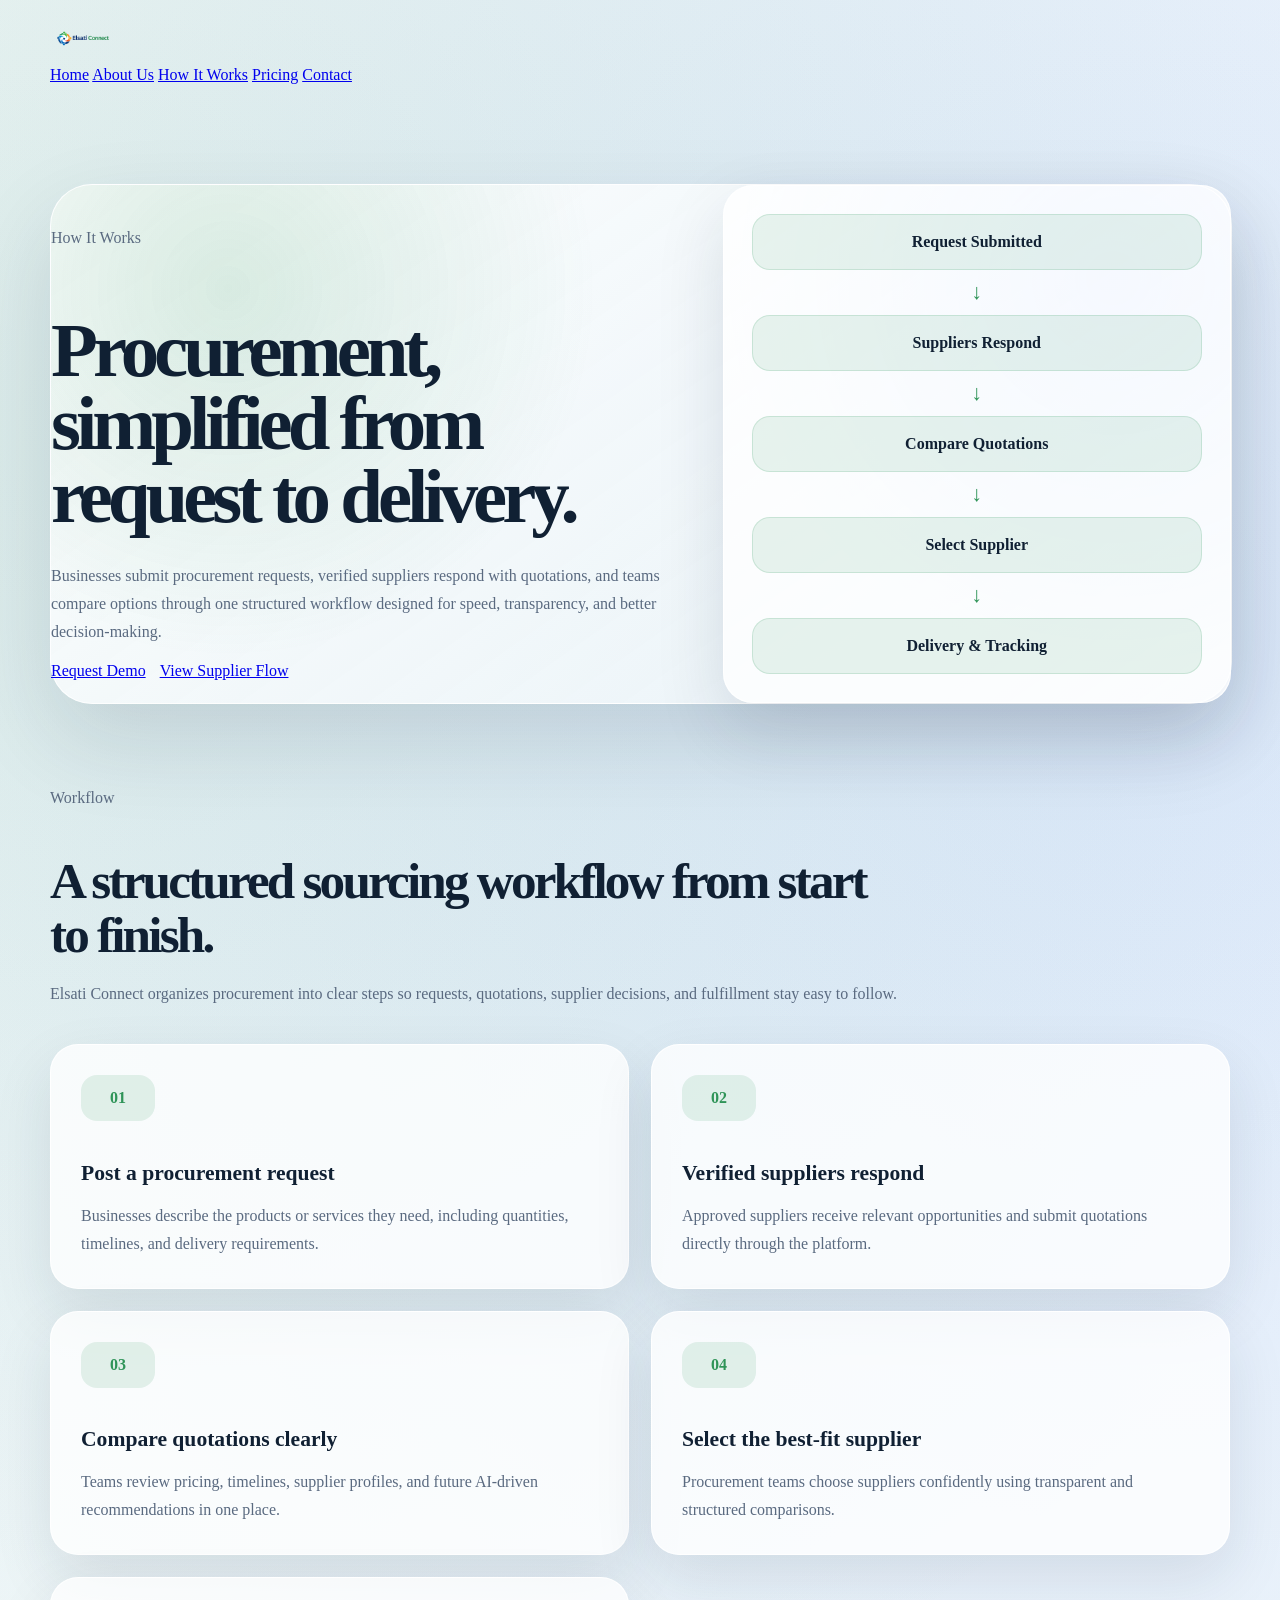
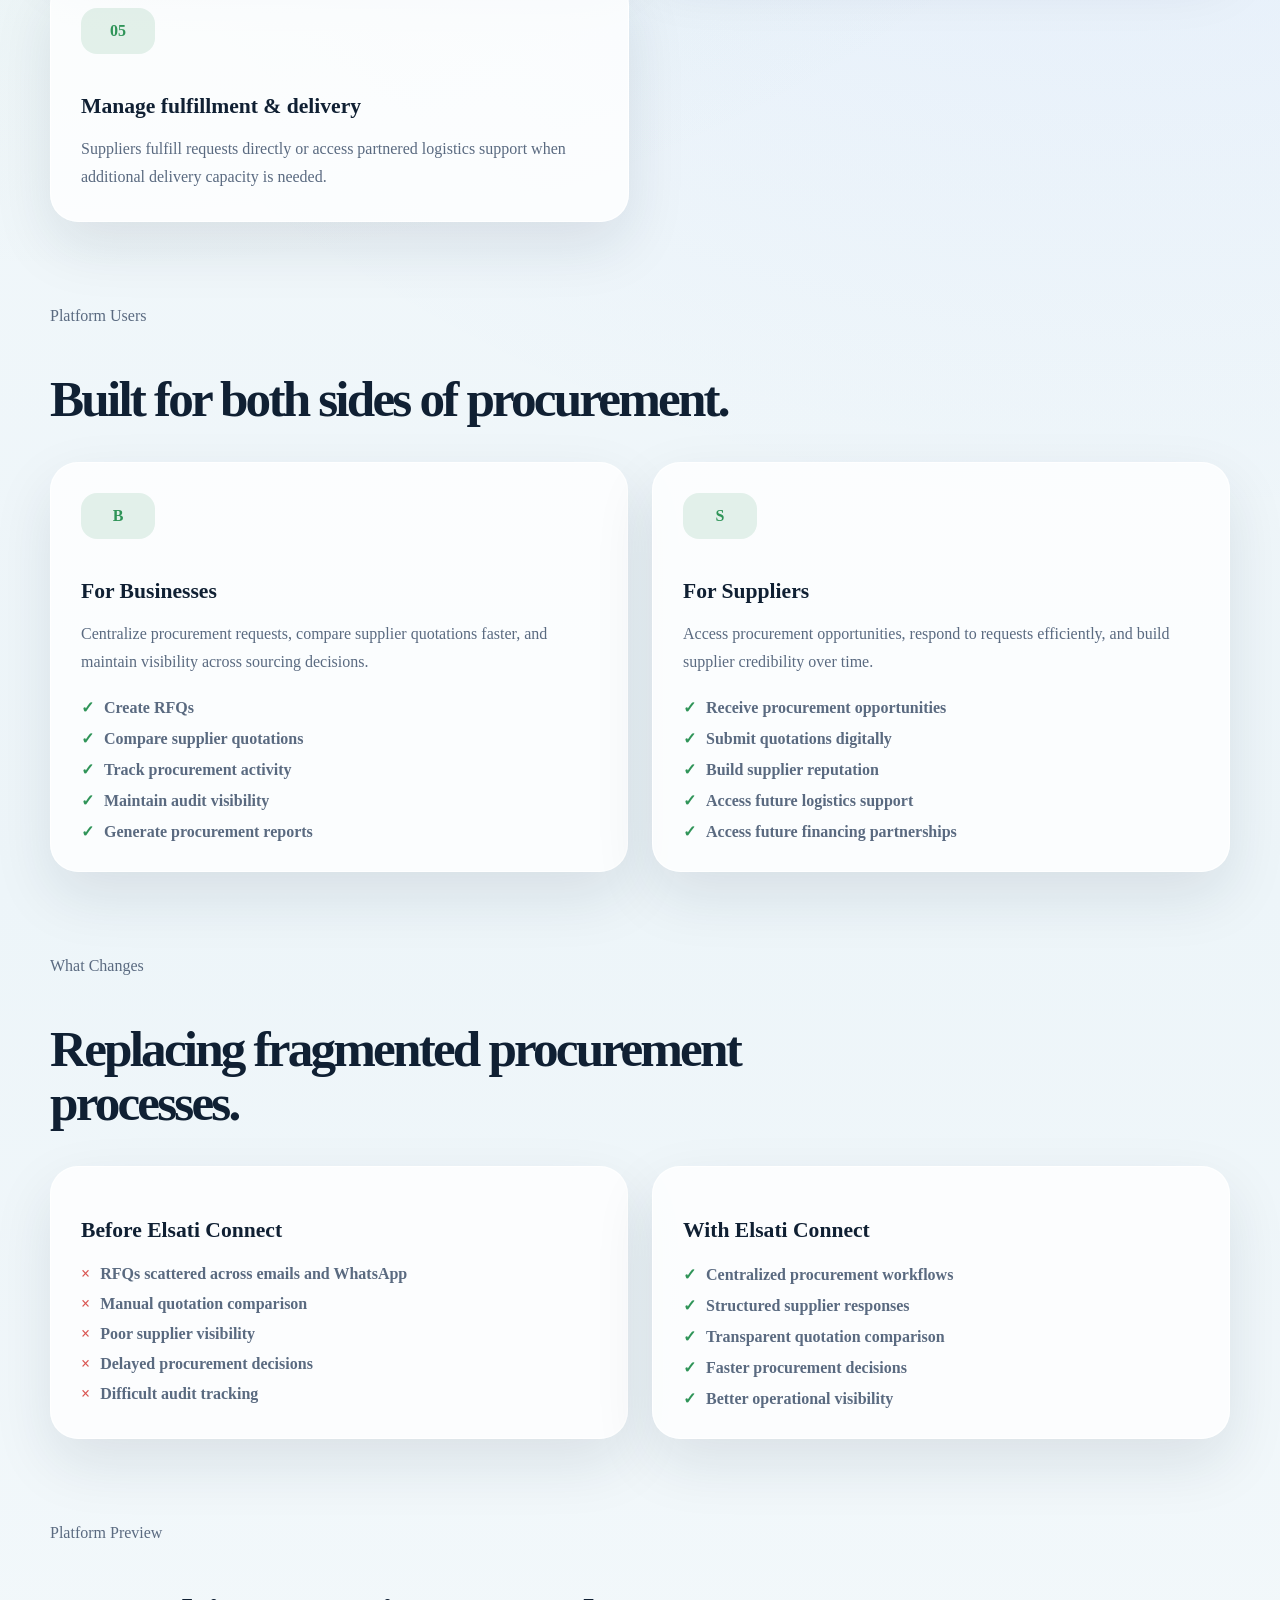
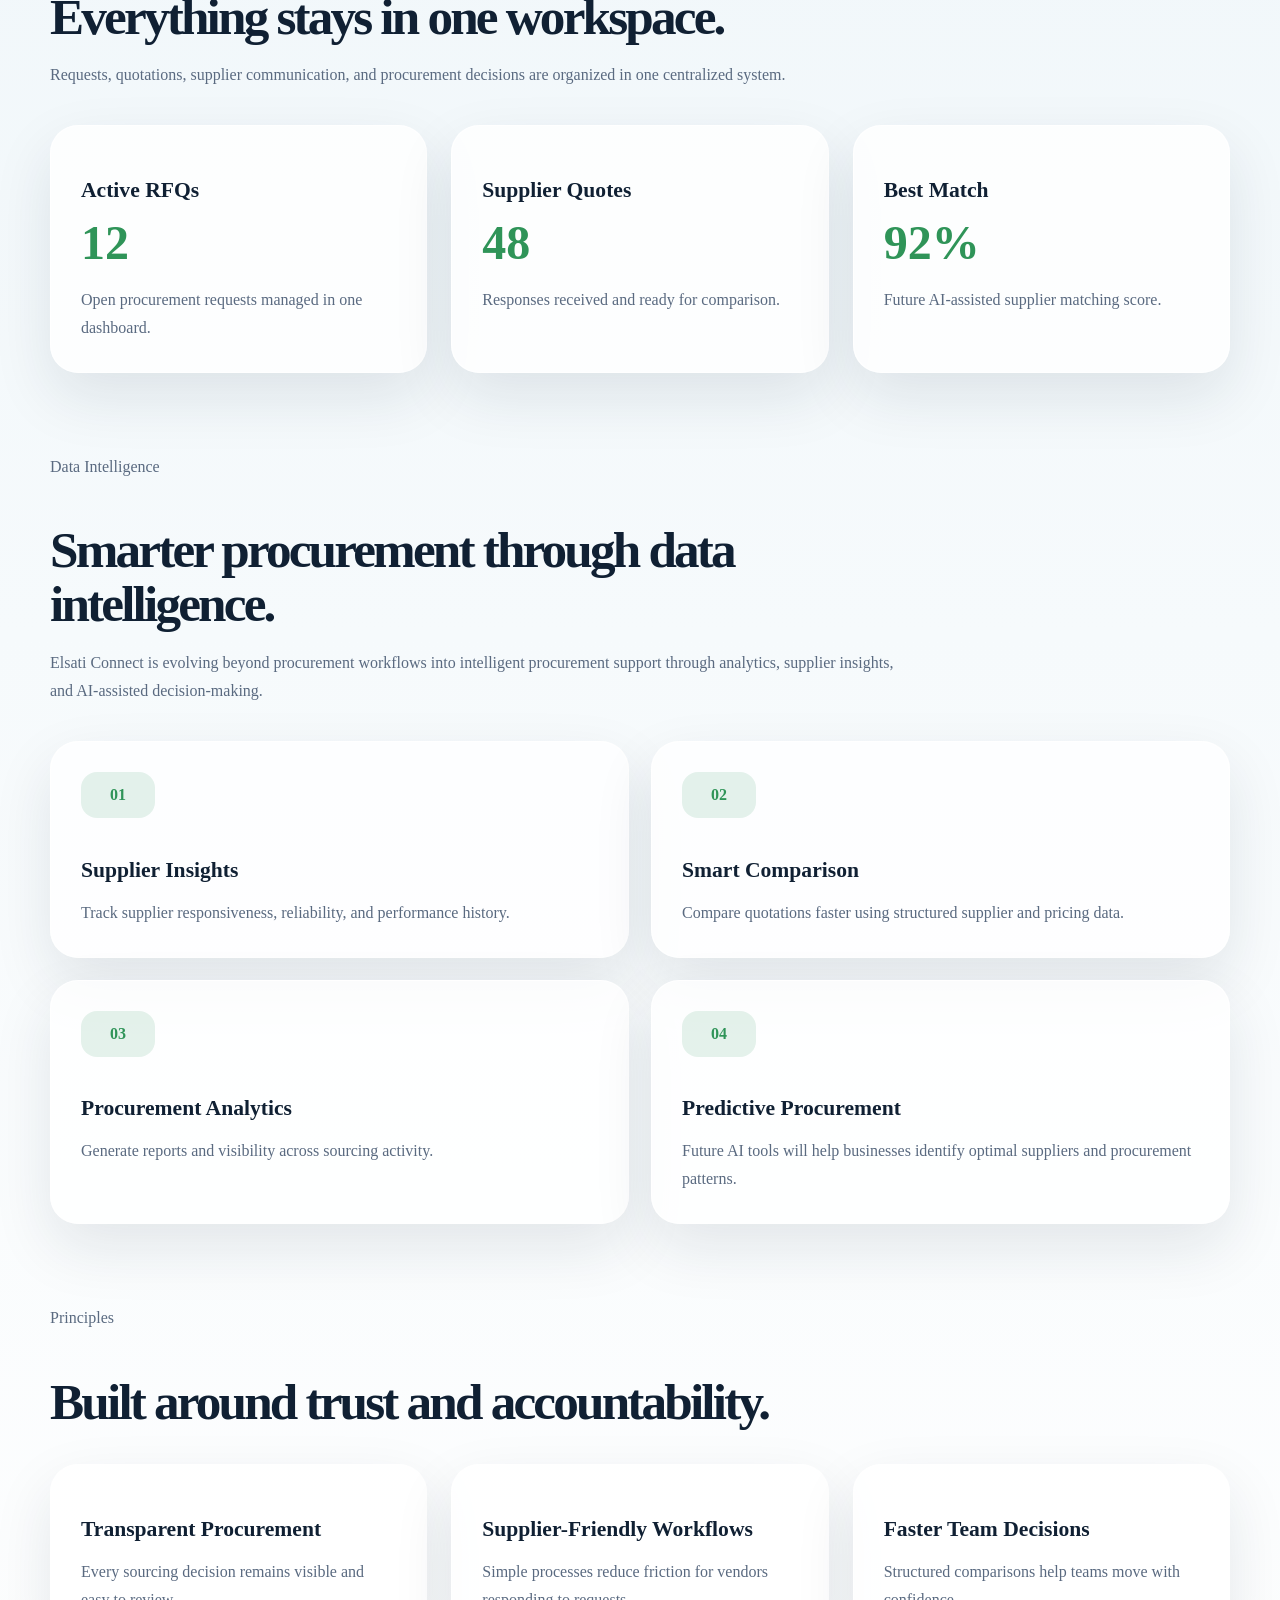
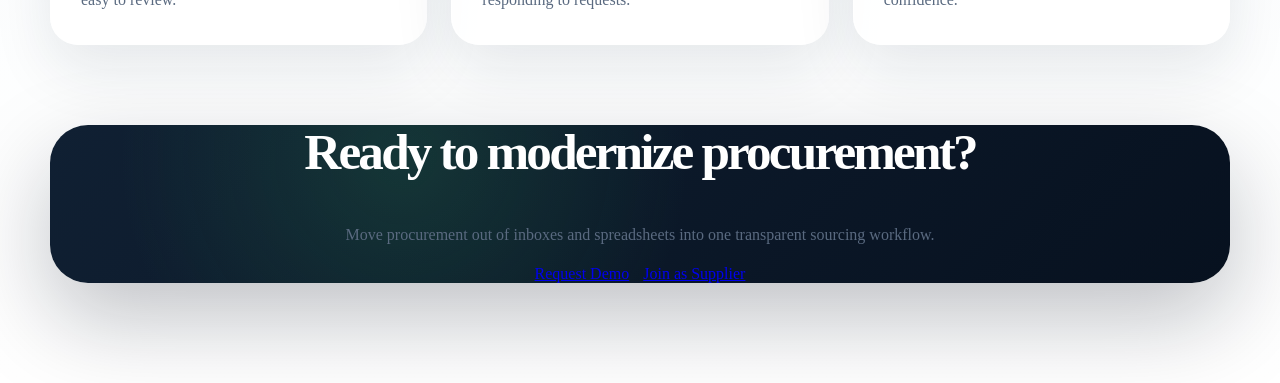
==== commit 6faa9047: "Update how-it-works.html" ====
--- a/how-it-works.html
+++ b/how-it-works.html
@@ -6,26 +6,258 @@
 
   <title>How It Works | Elsati Connect</title>
 
-  <meta
-    name="description"
-    content="See how Elsati Connect simplifies procurement through supplier verification, quotation workflows, procurement intelligence, and digital sourcing tools."
-  />
+  <meta name="description" content="See how Elsati Connect simplifies procurement through supplier verification, quotation workflows, procurement intelligence, and digital sourcing tools." />
 
   <link rel="preconnect" href="https://fonts.googleapis.com" />
   <link rel="preconnect" href="https://fonts.gstatic.com" crossorigin />
 
-  <link
-    href="https://fonts.googleapis.com/css2?family=Manrope:wght@400;500;600;700;800&family=Plus+Jakarta+Sans:wght@400;500;600;700&display=swap"
-    rel="stylesheet"
-  />
+  <link href="https://fonts.googleapis.com/css2?family=Manrope:wght@400;500;600;700;800&family=Plus+Jakarta+Sans:wght@400;500;600;700&display=swap" rel="stylesheet" />
 
   <link rel="stylesheet" href="styles.css" />
+
+  <style>
+    .how-page main {
+      width: min(1180px, calc(100% - 48px));
+      margin: 90px auto;
+    }
+
+    .how-hero {
+      display: grid;
+      grid-template-columns: 1.1fr 0.9fr;
+      gap: 50px;
+      align-items: center;
+      padding: 70px 56px;
+      border-radius: 42px;
+      background:
+        radial-gradient(circle at 15% 20%, rgba(47,148,88,0.16), transparent 34%),
+        radial-gradient(circle at 90% 18%, rgba(35,103,255,0.14), transparent 34%),
+        linear-gradient(145deg, rgba(255,255,255,0.88), rgba(239,246,250,0.76));
+      border: 1px solid rgba(255,255,255,0.9);
+      box-shadow: 0 36px 90px rgba(15,35,55,0.12);
+      margin-bottom: 90px;
+    }
+
+    .how-hero h1 {
+      font-size: clamp(3rem, 6vw, 5.8rem);
+      line-height: 0.95;
+      letter-spacing: -0.065em;
+      margin-bottom: 24px;
+    }
+
+    .how-hero p {
+      max-width: 720px;
+      font-size: 1.05rem;
+      color: #5a6a80;
+    }
+
+    .how-workflow-visual {
+      padding: 28px;
+      border-radius: 30px;
+      background: rgba(255,255,255,0.78);
+      border: 1px solid rgba(255,255,255,0.92);
+      box-shadow: 0 28px 70px rgba(15,35,55,0.12);
+    }
+
+    .workflow-mini-step {
+      padding: 18px 20px;
+      border-radius: 18px;
+      background: rgba(47,148,88,0.1);
+      border: 1px solid rgba(47,148,88,0.16);
+      color: #102033;
+      font-weight: 900;
+      text-align: center;
+    }
+
+    .workflow-arrow {
+      text-align: center;
+      font-size: 1.35rem;
+      color: #2f9458;
+      font-weight: 900;
+      margin: 10px 0;
+    }
+
+    .how-section {
+      margin: 90px 0;
+    }
+
+    .how-section-head {
+      max-width: 850px;
+      margin-bottom: 36px;
+    }
+
+    .how-section-head h2 {
+      font-size: clamp(2.2rem, 4.5vw, 4.4rem);
+      line-height: 1.02;
+      letter-spacing: -0.055em;
+      margin-bottom: 18px;
+    }
+
+    .how-section-head p {
+      color: #5a6a80;
+      font-size: 1.02rem;
+      max-width: 760px;
+    }
+
+    .how-process-grid,
+    .how-ai-grid {
+      display: grid;
+      grid-template-columns: repeat(2, 1fr);
+      gap: 22px;
+    }
+
+    .how-process-card,
+    .how-side-card,
+    .how-change-card,
+    .how-preview-card,
+    .how-ai-card,
+    .how-principle-card {
+      padding: 30px;
+      border-radius: 28px;
+      background: rgba(255,255,255,0.78);
+      border: 1px solid rgba(255,255,255,0.92);
+      box-shadow: 0 24px 60px rgba(15,35,55,0.1);
+    }
+
+    .how-step-number,
+    .how-icon {
+      display: inline-flex;
+      align-items: center;
+      justify-content: center;
+      min-width: 46px;
+      height: 46px;
+      padding: 0 14px;
+      border-radius: 16px;
+      background: rgba(47,148,88,0.12);
+      color: #2f9458;
+      font-weight: 900;
+      margin-bottom: 18px;
+    }
+
+    .how-process-card h3,
+    .how-side-card h3,
+    .how-change-card h3,
+    .how-preview-card h3,
+    .how-ai-card h3,
+    .how-principle-card h3 {
+      margin-bottom: 12px;
+      font-size: 1.35rem;
+      color: #102033;
+    }
+
+    .how-process-card p,
+    .how-side-card p,
+    .how-preview-card p,
+    .how-ai-card p,
+    .how-principle-card p {
+      color: #5a6a80;
+      margin-bottom: 0;
+    }
+
+    .how-two-grid,
+    .how-before-after-grid,
+    .how-preview-grid,
+    .how-principles-grid {
+      display: grid;
+      grid-template-columns: repeat(2, 1fr);
+      gap: 24px;
+    }
+
+    .how-preview-grid,
+    .how-principles-grid {
+      grid-template-columns: repeat(3, 1fr);
+    }
+
+    .how-side-card ul,
+    .how-change-card ul {
+      padding-left: 0;
+      list-style: none;
+      margin: 22px 0 0;
+      display: grid;
+      gap: 12px;
+    }
+
+    .how-side-card li,
+    .how-change-card li {
+      color: #5a6a80;
+      font-weight: 750;
+    }
+
+    .how-side-card li::before,
+    .how-change-card.after li::before {
+      content: "✓";
+      color: #2f9458;
+      font-weight: 900;
+      margin-right: 10px;
+    }
+
+    .how-change-card.before li::before {
+      content: "×";
+      color: #d9534f;
+      font-weight: 900;
+      margin-right: 10px;
+    }
+
+    .how-preview-card strong {
+      display: block;
+      font-size: 3rem;
+      color: #2f9458;
+      margin: 12px 0;
+    }
+
+    .how-final-cta {
+      text-align: center;
+      padding: 70px 34px;
+      border-radius: 38px;
+      background:
+        radial-gradient(circle at 30% 20%, rgba(47,148,88,0.22), transparent 34%),
+        linear-gradient(135deg, #102033, #07111f);
+      box-shadow: 0 36px 90px rgba(7,17,31,0.25);
+      margin-top: 100px;
+    }
+
+    .how-final-cta h2 {
+      color: #ffffff;
+      font-size: clamp(2.2rem, 4vw, 4rem);
+      line-height: 1.04;
+      letter-spacing: -0.055em;
+    }
+
+    .how-final-cta p {
+      color: rgba(255,255,255,0.76);
+      max-width: 680px;
+      margin-left: auto;
+      margin-right: auto;
+    }
+
+    .how-final-cta .hero-actions {
+      justify-content: center;
+    }
+
+    @media (max-width: 900px) {
+      .how-hero,
+      .how-process-grid,
+      .how-two-grid,
+      .how-before-after-grid,
+      .how-preview-grid,
+      .how-ai-grid,
+      .how-principles-grid {
+        grid-template-columns: 1fr;
+      }
+
+      .how-hero {
+        padding: 42px 28px;
+      }
+
+      .how-page main {
+        width: calc(100% - 28px);
+      }
+    }
+  </style>
 </head>
 
-<body class="inner-page">
+<body class="inner-page how-page">
   <div class="site-shell">
 
-    <!-- NAVBAR -->
     <header class="topbar">
       <a class="brand brand-image" href="index.html" aria-label="Elsati Connect home">
         <img src="elsati.png" alt="Elsati Connect logo" />
@@ -46,80 +278,43 @@
       </div>
     </header>
 
-    <!-- MAIN -->
     <main>
 
-      <!-- HERO -->
       <section class="how-hero reveal">
-
         <div class="how-hero-copy">
           <p class="eyebrow">How It Works</p>
 
-          <h1>
-            Procurement, simplified from request to delivery.
-          </h1>
+          <h1>Procurement, simplified from request to delivery.</h1>
 
           <p>
-            Businesses submit procurement requests, verified suppliers respond
-            with quotations, and teams compare options through one structured
-            workflow designed for speed, transparency, and better decision-making.
+            Businesses submit procurement requests, verified suppliers respond with quotations,
+            and teams compare options through one structured workflow designed for speed,
+            transparency, and better decision-making.
           </p>
 
           <div class="hero-actions">
-            <a href="contact.html" class="button button-primary">
-              Request Demo
-            </a>
-
-            <a href="#supplier-flow" class="button button-secondary">
-              View Supplier Flow
-            </a>
+            <a href="contact.html" class="button button-primary">Request Demo</a>
+            <a href="#supplier-flow" class="button button-secondary">View Supplier Flow</a>
           </div>
         </div>
 
         <div class="how-workflow-visual">
-
-          <div class="workflow-mini-step">
-            Request Submitted
-          </div>
-
+          <div class="workflow-mini-step">Request Submitted</div>
           <div class="workflow-arrow">↓</div>
-
-          <div class="workflow-mini-step">
-            Suppliers Respond
-          </div>
-
+          <div class="workflow-mini-step">Suppliers Respond</div>
           <div class="workflow-arrow">↓</div>
-
-          <div class="workflow-mini-step">
-            Compare Quotations
-          </div>
-
+          <div class="workflow-mini-step">Compare Quotations</div>
           <div class="workflow-arrow">↓</div>
-
-          <div class="workflow-mini-step">
-            Select Supplier
-          </div>
-
+          <div class="workflow-mini-step">Select Supplier</div>
           <div class="workflow-arrow">↓</div>
-
-          <div class="workflow-mini-step">
-            Delivery & Tracking
-          </div>
-
-        </div>
-
-      </section>
-
-      <!-- MAIN PROCESS -->
+          <div class="workflow-mini-step">Delivery & Tracking</div>
+        </div>
+      </section>
+
       <section class="how-section reveal">
-
         <div class="how-section-head">
           <p class="eyebrow">Workflow</p>
-
-          <h2>
-            A structured sourcing workflow from start to finish.
-          </h2>
-
+          <h2>A structured sourcing workflow from start to finish.</h2>
           <p>
             Elsati Connect organizes procurement into clear steps so requests,
             quotations, supplier decisions, and fulfillment stay easy to follow.
@@ -127,91 +322,49 @@
         </div>
 
         <div class="how-process-grid">
-
           <article class="how-process-card">
             <span class="how-step-number">01</span>
-
             <h3>Post a procurement request</h3>
-
-            <p>
-              Businesses describe the products or services they need,
-              including quantities, timelines, and delivery requirements.
-            </p>
+            <p>Businesses describe the products or services they need, including quantities, timelines, and delivery requirements.</p>
           </article>
 
           <article class="how-process-card">
             <span class="how-step-number">02</span>
-
             <h3>Verified suppliers respond</h3>
-
-            <p>
-              Approved suppliers receive relevant opportunities and submit
-              quotations directly through the platform.
-            </p>
+            <p>Approved suppliers receive relevant opportunities and submit quotations directly through the platform.</p>
           </article>
 
           <article class="how-process-card">
             <span class="how-step-number">03</span>
-
             <h3>Compare quotations clearly</h3>
-
-            <p>
-              Teams review pricing, timelines, supplier profiles, and future
-              AI-driven recommendations in one place.
-            </p>
+            <p>Teams review pricing, timelines, supplier profiles, and future AI-driven recommendations in one place.</p>
           </article>
 
           <article class="how-process-card">
             <span class="how-step-number">04</span>
-
             <h3>Select the best-fit supplier</h3>
-
-            <p>
-              Procurement teams choose suppliers confidently using transparent
-              and structured comparisons.
-            </p>
+            <p>Procurement teams choose suppliers confidently using transparent and structured comparisons.</p>
           </article>
 
           <article class="how-process-card">
             <span class="how-step-number">05</span>
-
             <h3>Manage fulfillment & delivery</h3>
-
-            <p>
-              Suppliers fulfill requests directly or access partnered logistics
-              support when additional delivery capacity is needed.
-            </p>
-          </article>
-
-        </div>
-
-      </section>
-
-      <!-- BUSINESS & SUPPLIERS -->
+            <p>Suppliers fulfill requests directly or access partnered logistics support when additional delivery capacity is needed.</p>
+          </article>
+        </div>
+      </section>
+
       <section class="how-section reveal" id="supplier-flow">
-
         <div class="how-section-head">
           <p class="eyebrow">Platform Users</p>
-
-          <h2>
-            Built for both sides of procurement.
-          </h2>
+          <h2>Built for both sides of procurement.</h2>
         </div>
 
         <div class="how-two-grid">
-
-          <!-- BUSINESS -->
           <article class="how-side-card">
-
             <span class="how-icon">B</span>
-
             <h3>For Businesses</h3>
-
-            <p>
-              Centralize procurement requests, compare supplier quotations
-              faster, and maintain visibility across sourcing decisions.
-            </p>
-
+            <p>Centralize procurement requests, compare supplier quotations faster, and maintain visibility across sourcing decisions.</p>
             <ul>
               <li>Create RFQs</li>
               <li>Compare supplier quotations</li>
@@ -219,21 +372,12 @@
               <li>Maintain audit visibility</li>
               <li>Generate procurement reports</li>
             </ul>
-
-          </article>
-
-          <!-- SUPPLIERS -->
+          </article>
+
           <article class="how-side-card">
-
             <span class="how-icon">S</span>
-
             <h3>For Suppliers</h3>
-
-            <p>
-              Access procurement opportunities, respond to requests efficiently,
-              and build supplier credibility over time.
-            </p>
-
+            <p>Access procurement opportunities, respond to requests efficiently, and build supplier credibility over time.</p>
             <ul>
               <li>Receive procurement opportunities</li>
               <li>Submit quotations digitally</li>
@@ -241,30 +385,19 @@
               <li>Access future logistics support</li>
               <li>Access future financing partnerships</li>
             </ul>
-
-          </article>
-
-        </div>
-
-      </section>
-
-      <!-- BEFORE VS AFTER -->
+          </article>
+        </div>
+      </section>
+
       <section class="how-section reveal">
-
         <div class="how-section-head">
           <p class="eyebrow">What Changes</p>
-
-          <h2>
-            Replacing fragmented procurement processes.
-          </h2>
+          <h2>Replacing fragmented procurement processes.</h2>
         </div>
 
         <div class="how-before-after-grid">
-
           <article class="how-change-card before">
-
             <h3>Before Elsati Connect</h3>
-
             <ul>
               <li>RFQs scattered across emails and WhatsApp</li>
               <li>Manual quotation comparison</li>
@@ -272,13 +405,10 @@
               <li>Delayed procurement decisions</li>
               <li>Difficult audit tracking</li>
             </ul>
-
           </article>
 
           <article class="how-change-card after">
-
             <h3>With Elsati Connect</h3>
-
             <ul>
               <li>Centralized procurement workflows</li>
               <li>Structured supplier responses</li>
@@ -286,33 +416,21 @@
               <li>Faster procurement decisions</li>
               <li>Better operational visibility</li>
             </ul>
-
-          </article>
-
-        </div>
-
-      </section>
-
-      <!-- PREVIEW -->
+          </article>
+        </div>
+      </section>
+
       <section class="how-section reveal">
-
         <div class="how-section-head">
-
           <p class="eyebrow">Platform Preview</p>
-
-          <h2>
-            Everything stays in one workspace.
-          </h2>
-
+          <h2>Everything stays in one workspace.</h2>
           <p>
             Requests, quotations, supplier communication, and procurement
             decisions are organized in one centralized system.
           </p>
-
         </div>
 
         <div class="how-preview-grid">
-
           <article class="how-preview-card">
             <h3>Active RFQs</h3>
             <strong>12</strong>
@@ -330,134 +448,80 @@
             <strong>92%</strong>
             <p>Future AI-assisted supplier matching score.</p>
           </article>
-
-        </div>
-
-      </section>
-
-      <!-- AI -->
+        </div>
+      </section>
+
       <section class="how-section reveal">
-
         <div class="how-section-head">
-
           <p class="eyebrow">Data Intelligence</p>
-
-          <h2>
-            Smarter procurement through data intelligence.
-          </h2>
-
+          <h2>Smarter procurement through data intelligence.</h2>
           <p>
-            Elsati Connect is evolving beyond procurement workflows into
-            intelligent procurement support through analytics, supplier
-            insights, and AI-assisted decision-making.
+            Elsati Connect is evolving beyond procurement workflows into intelligent
+            procurement support through analytics, supplier insights, and AI-assisted decision-making.
           </p>
-
         </div>
 
         <div class="how-ai-grid">
-
           <article class="how-ai-card">
             <span class="how-icon">01</span>
             <h3>Supplier Insights</h3>
-            <p>
-              Track supplier responsiveness, reliability,
-              and performance history.
-            </p>
+            <p>Track supplier responsiveness, reliability, and performance history.</p>
           </article>
 
           <article class="how-ai-card">
             <span class="how-icon">02</span>
             <h3>Smart Comparison</h3>
-            <p>
-              Compare quotations faster using structured
-              supplier and pricing data.
-            </p>
+            <p>Compare quotations faster using structured supplier and pricing data.</p>
           </article>
 
           <article class="how-ai-card">
             <span class="how-icon">03</span>
             <h3>Procurement Analytics</h3>
-            <p>
-              Generate reports and visibility across
-              sourcing activity.
-            </p>
+            <p>Generate reports and visibility across sourcing activity.</p>
           </article>
 
           <article class="how-ai-card">
             <span class="how-icon">04</span>
             <h3>Predictive Procurement</h3>
-            <p>
-              Future AI tools will help businesses identify
-              optimal suppliers and procurement patterns.
-            </p>
-          </article>
-
-        </div>
-
-      </section>
-
-      <!-- PRINCIPLES -->
+            <p>Future AI tools will help businesses identify optimal suppliers and procurement patterns.</p>
+          </article>
+        </div>
+      </section>
+
       <section class="how-section reveal">
-
         <div class="how-section-head">
           <p class="eyebrow">Principles</p>
-
-          <h2>
-            Built around trust and accountability.
-          </h2>
+          <h2>Built around trust and accountability.</h2>
         </div>
 
         <div class="how-principles-grid">
-
           <article class="how-principle-card">
             <h3>Transparent Procurement</h3>
-            <p>
-              Every sourcing decision remains visible and easy to review.
-            </p>
+            <p>Every sourcing decision remains visible and easy to review.</p>
           </article>
 
           <article class="how-principle-card">
             <h3>Supplier-Friendly Workflows</h3>
-            <p>
-              Simple processes reduce friction for vendors responding to requests.
-            </p>
+            <p>Simple processes reduce friction for vendors responding to requests.</p>
           </article>
 
           <article class="how-principle-card">
             <h3>Faster Team Decisions</h3>
-            <p>
-              Structured comparisons help teams move with confidence.
-            </p>
-          </article>
-
-        </div>
-
-      </section>
-
-      <!-- FINAL CTA -->
+            <p>Structured comparisons help teams move with confidence.</p>
+          </article>
+        </div>
+      </section>
+
       <section class="how-final-cta reveal">
-
-        <h2>
-          Ready to modernize procurement?
-        </h2>
-
+        <h2>Ready to modernize procurement?</h2>
         <p>
-          Move procurement out of inboxes and spreadsheets into one transparent
-          sourcing workflow.
+          Move procurement out of inboxes and spreadsheets into one transparent sourcing workflow.
         </p>
 
         <div class="hero-actions">
-
-          <a href="contact.html" class="button button-primary">
-            Request Demo
-          </a>
-
-          <a href="contact.html" class="button button-secondary">
-            Join as Supplier
-          </a>
-
-        </div>
-
+          <a href="contact.html" class="button button-primary">Request Demo</a>
+          <a href="contact.html" class="button button-secondary">Join as Supplier</a>
+        </div>
       </section>
 
     </main>
--- a/styles.css
+++ b/styles.css
@@ -97,3 +97,93 @@
   position: relative;
   transform: none;
 }
+/* ========================================
+   INNER PAGE REPAIR
+======================================== */
+
+body.inner-page {
+  background:
+    radial-gradient(circle at 8% 8%, rgba(47,148,88,0.12), transparent 30%),
+    radial-gradient(circle at 90% 12%, rgba(35,103,255,0.12), transparent 32%),
+    linear-gradient(180deg, #f8fbfd 0%, #edf5f9 48%, #ffffff 100%) !important;
+  color: #102033 !important;
+}
+
+body.inner-page main {
+  width: min(1180px, calc(100% - 48px)) !important;
+  margin: 100px auto !important;
+}
+
+body.inner-page section {
+  width: 100% !important;
+  max-width: 1180px !important;
+  margin: 80px auto !important;
+  padding: 0 !important;
+}
+
+body.inner-page h1 {
+  font-size: clamp(3rem, 6vw, 5.8rem) !important;
+  line-height: 0.95 !important;
+  letter-spacing: -0.065em !important;
+  max-width: 1200px !important;
+  margin-bottom: 28px !important;
+}
+
+body.inner-page h2 {
+  font-size: clamp(2.2rem, 4vw, 4rem) !important;
+  line-height: 1.05 !important;
+  letter-spacing: -0.055em !important;
+}
+
+body.inner-page p {
+  max-width: 900px !important;
+  color: #5a6a80 !important;
+  font-size: 1rem !important;
+  line-height: 1.75 !important;
+}
+
+body.inner-page .topbar {
+  width: min(1180px, calc(100% - 40px)) !important;
+  margin: 18px auto 0 !important;
+}
+
+body.inner-page .brand-image img {
+  height: 44px !important;
+  width: auto !important;
+  max-height: 44px !important;
+}
+
+body.inner-page .journey-section,
+body.inner-page .ai-intelligence-section,
+body.inner-page .live-activity-box,
+body.inner-page .proof,
+body.inner-page .trust-strip,
+body.inner-page .tagline-call,
+body.inner-page .homepage-final-conversion {
+  display: block !important;
+  width: 100% !important;
+  max-width: 1180px !important;
+  margin: 80px auto !important;
+  padding: 0 !important;
+  background: transparent !important;
+  border: none !important;
+  box-shadow: none !important;
+}
+
+body.inner-page .premium-hero,
+body.inner-page .journey-section-alt {
+  min-height: auto !important;
+  padding: 0 !important;
+  background: transparent !important;
+  border: none !important;
+  box-shadow: none !important;
+}
+
+body.inner-page .dashboard-window,
+body.inner-page .ai-main-card,
+body.inner-page .floating-screen,
+body.inner-page .ai-floating-card {
+  position: relative !important;
+  inset: auto !important;
+  transform: none !important;
+}
